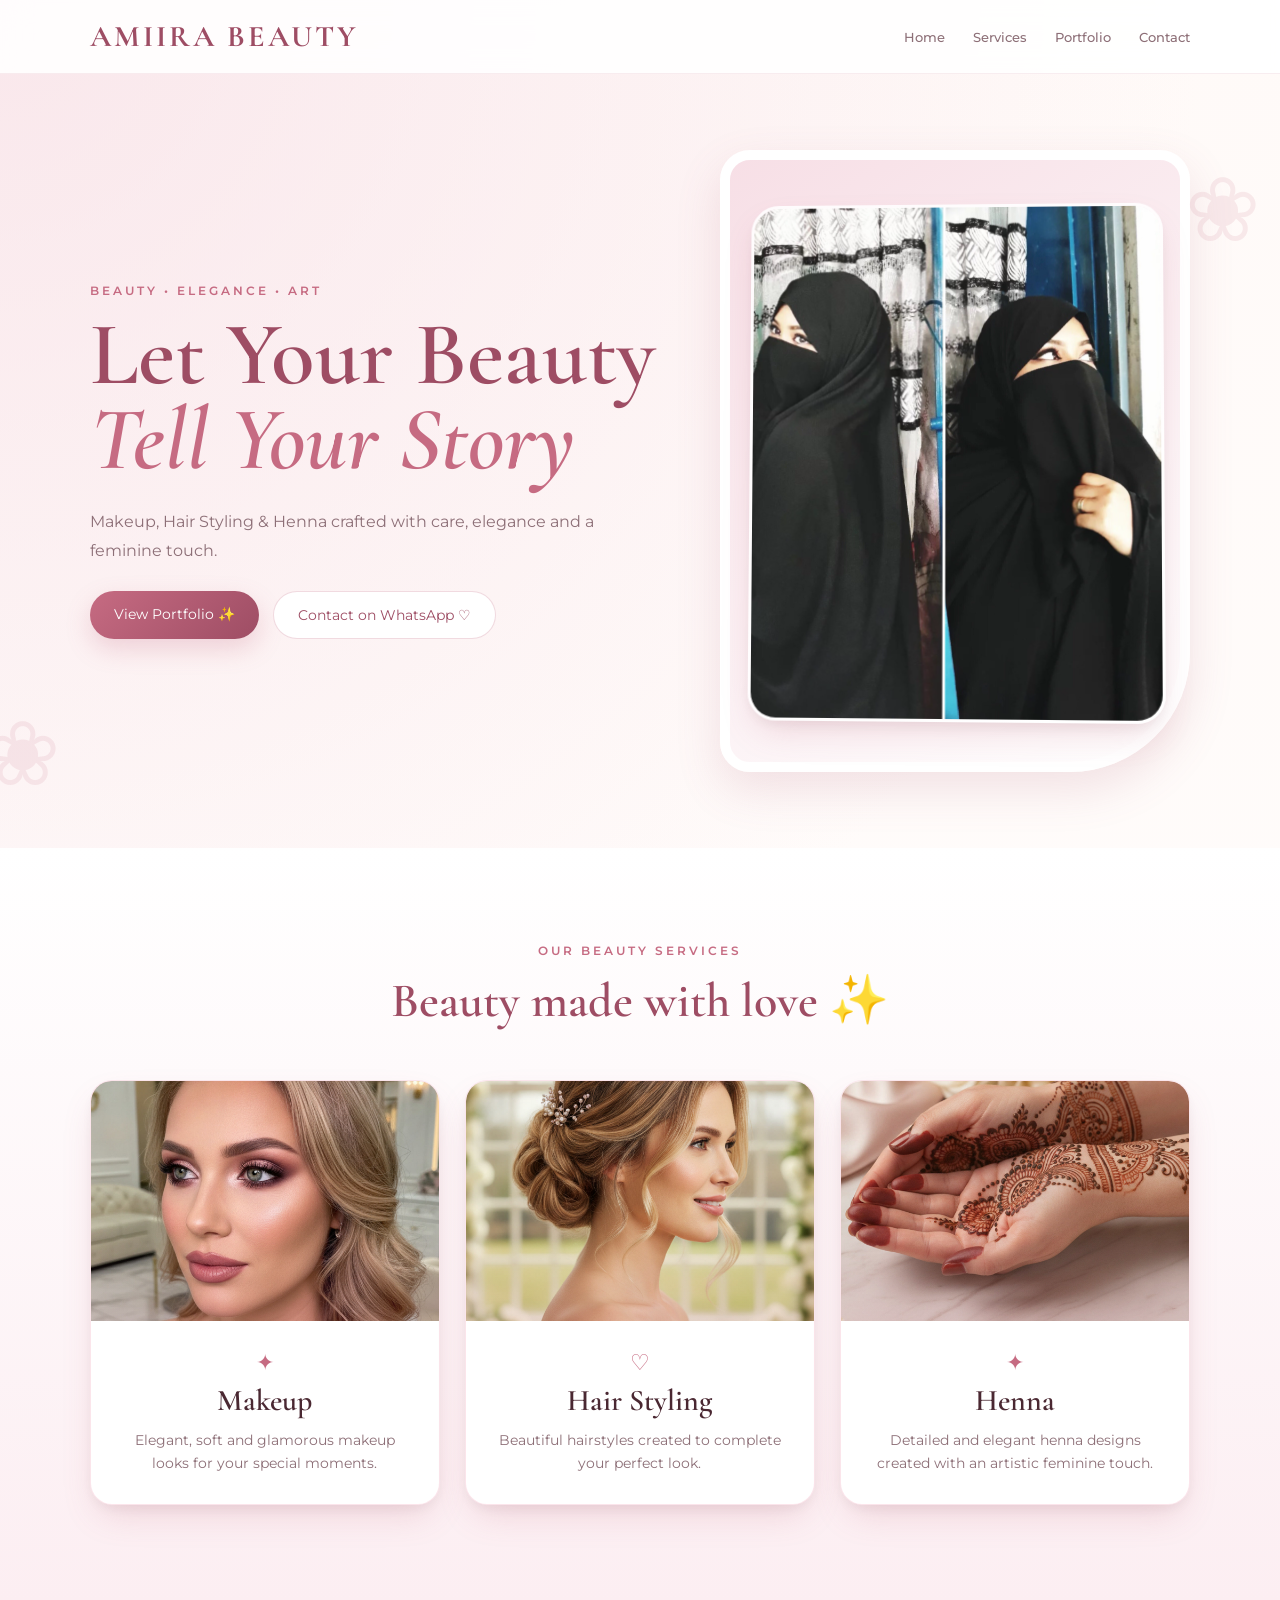
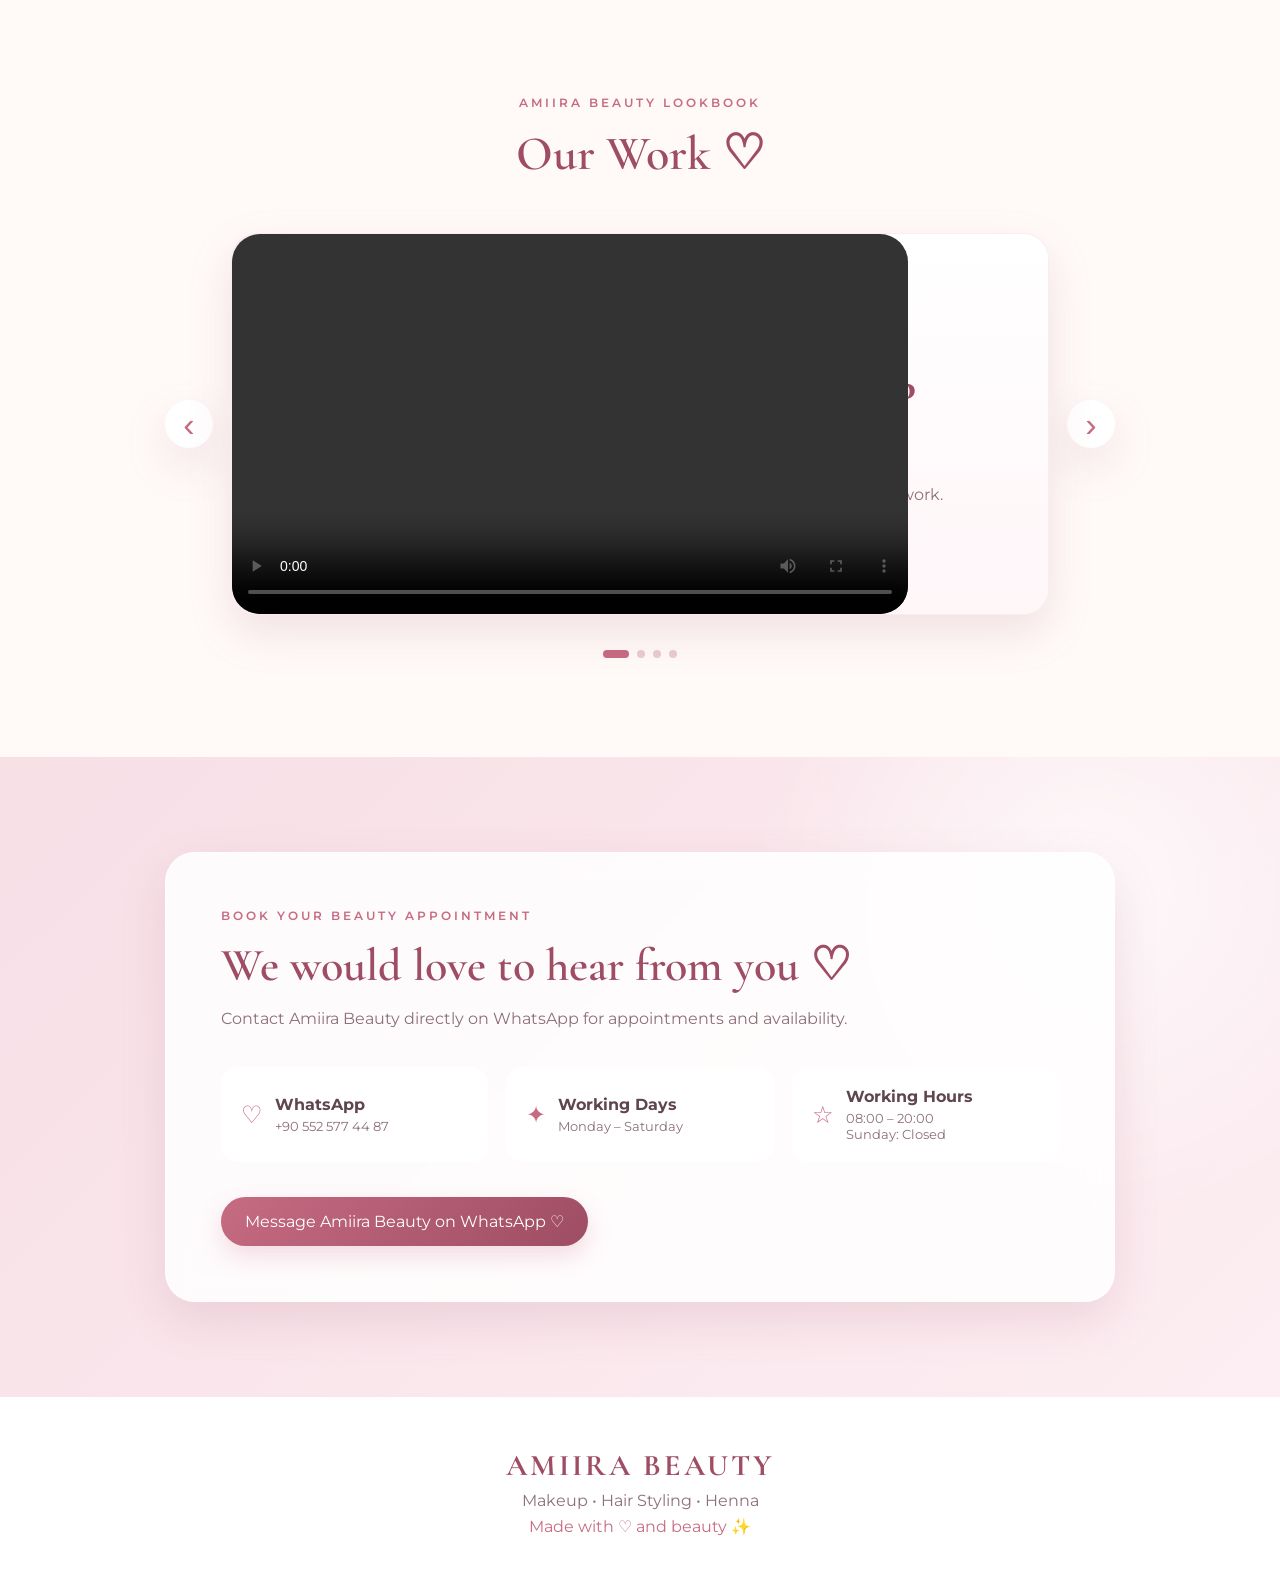
==== index.html @ 87a7a1f5 "Improve Amiira hero image" ====
<!DOCTYPE html>
<html lang="en">
<head>
  <meta charset="UTF-8" />
  <meta name="viewport" content="width=device-width, initial-scale=1.0" />
  <title>Amiira Beauty</title>
  <link rel="stylesheet" href="style.css" />
  <style>
    .hero-frame img,
    .hero-image {
      width: 100%;
      height: 100%;
      object-fit: cover;
      border-radius: 10px;
      display: block;
      margin: 0 auto;
    }

    .service-image img {
      width: 100%;
      height: 100%;
      object-fit: cover;
      display: block;
    }
  </style>
</head>

<body>

  <header class="topbar">
    <div class="brand">AMIIRA BEAUTY</div>

    <nav>
      <a href="#home">Home</a>
      <a href="#services">Services</a>
      <a href="#gallery">Portfolio</a>
      <a href="#contact">Contact</a>
    </nav>
  </header>

  <main>

    <section id="home" class="hero">
      <div class="hero-decor flower flower-left">❀</div>
      <div class="hero-decor flower flower-right">❀</div>

      <div class="hero-content">
        <p class="eyebrow">BEAUTY • ELEGANCE • ART</p>

        <h1>
          Let Your Beauty
          <span>Tell Your Story</span>
        </h1>

        <p class="hero-text">
          Makeup, Hair Styling & Henna crafted with care,
          elegance and a feminine touch.
        </p>

        <div class="hero-buttons">
          <a href="#gallery" class="btn primary">View Portfolio ✨</a>
          <a href="#contact" class="btn secondary">Contact on WhatsApp ♡</a>
        </div>
      </div>

      <div class="hero-frame">
        <img src="assets/profile/amiira-profile.png" alt="Amiira Beauty" class="hero-image hero-profile-img" />
      </div>
    </section>

    <section id="services" class="services-section">

      <div class="section-heading">
        <p>OUR BEAUTY SERVICES</p>
        <h2>Beauty made with love ✨</h2>
      </div>

      <div class="service-grid">

        <article class="service-card">
          <div class="service-image makeup-image">
            <div class="service-card-media"><img src="assets/services/makeup.jpg" alt="Makeup Services" class="service-card-img" /></div>
          </div>

          <div class="service-info">
            <span class="sparkle">✦</span>
            <h3>Makeup</h3>
            <p>
              Elegant, soft and glamorous makeup looks
              for your special moments.
            </p>
          </div>
        </article>

        <article class="service-card">
          <div class="service-image hair-image">
            <div class="service-card-media"><img src="assets/services/hair-styling.jpg" alt="Hair Services" class="service-card-img" /></div>
          </div>

          <div class="service-info">
            <span class="sparkle">♡</span>
            <h3>Hair Styling</h3>
            <p>
              Beautiful hairstyles created to complete
              your perfect look.
            </p>
          </div>
        </article>

        <article class="service-card">
          <div class="service-image henna-image">
            <div class="service-card-media"><img src="assets/services/henna.jpg" alt="Henna Services" class="service-card-img" /></div>
          </div>

          <div class="service-info">
            <span class="sparkle">✦</span>
            <h3>Henna</h3>
            <p>
              Detailed and elegant henna designs created
              with an artistic feminine touch.
            </p>
          </div>
        </article>

      </div>
    </section>

    <section id="gallery" class="portfolio-section">

      <div class="section-heading">
        <p>AMIIRA BEAUTY LOOKBOOK</p>
        <h2>Our Work ♡</h2>
      </div>

      <div class="book">

        <button class="book-arrow left" id="prevPage">‹</button>

        <div class="book-page">
          <div class="page-media">
            <span>Portfolio Photo / Video</span>
          </div>

          <div class="page-caption">
            <span class="page-category">MAKEUP</span>
            <h3>Soft Glam Beauty</h3>
            <p>
              Real beauty work by Amiira Beauty.
            </p>
          </div>
        </div>

        <button class="book-arrow right" id="nextPage">›</button>

      </div>

      <div class="page-dots">
        <span class="dot active"></span>
        <span class="dot"></span>
        <span class="dot"></span>
      </div>

    </section>

    <section id="contact" class="contact-section">

      <div class="contact-card">

        <div>
          <p class="eyebrow">BOOK YOUR BEAUTY APPOINTMENT</p>
          <h2>We would love to hear from you ♡</h2>
          <p>
            Contact Amiira Beauty directly on WhatsApp
            for appointments and availability.
          </p>
        </div>

        <div class="contact-details">

          <div class="detail">
            <span>♡</span>
            <div>
              <strong>WhatsApp</strong>
              <p id="whatsappText">+90 552 577 44 87</p>
            </div>
          </div>

          <div class="detail">
            <span>✦</span>
            <div>
              <strong>Working Days</strong>
              <p id="workingDays">Monday – Saturday</p>
            </div>
          </div>

          <div class="detail">
            <span>☆</span>
            <div>
              <strong>Working Hours</strong>
              <p id="workingHours">08:00 – 20:00<br>Sunday: Closed</p>
            </div>
          </div>

        </div>

        <a href="https://wa.me/905525774487" id="whatsappButton" class="whatsapp-btn" target="_blank" rel="noopener noreferrer">
          Message Amiira Beauty on WhatsApp ♡
        </a>

      </div>
    </section>

  </main>

  <footer>
    <div class="footer-brand">AMIIRA BEAUTY</div>
    <p>Makeup • Hair Styling • Henna</p>
    <p class="footer-love">Made with ♡ and beauty ✨</p>
  </footer>

  <script src="portfolio_manifest.js"></script>
  <script src="script.js"></script>
</body>
</html>
---- style.css ----
﻿@import url('https://fonts.googleapis.com/css2?family=Cormorant+Garamond:wght@500;600;700&family=Montserrat:wght@300;400;500;600&display=swap');

:root {
  --rose: #c66b82;
  --rose-dark: #9e4d64;
  --soft-pink: #f7dfe6;
  --blush: #fceef2;
  --cream: #fffaf8;
  --white: #ffffff;
  --rose-gold: #c98f8f;
  --text: #5f454c;
  --muted: #8d6f77;
  --shadow: 0 18px 45px rgba(173, 93, 117, 0.16);
}

* {
  margin: 0;
  padding: 0;
  box-sizing: border-box;
}

html {
  scroll-behavior: smooth;
}

body {
  font-family: 'Montserrat', sans-serif;
  background:
    radial-gradient(circle at top left, rgba(247,223,230,.7), transparent 35%),
    linear-gradient(180deg, var(--cream), var(--white));
  color: var(--text);
  overflow-x: hidden;
}

a {
  text-decoration: none;
  color: inherit;
}

.topbar {
  position: sticky;
  top: 0;
  z-index: 100;
  display: flex;
  justify-content: space-between;
  align-items: center;
  padding: 18px 7%;
  background: rgba(255,255,255,.88);
  backdrop-filter: blur(14px);
  border-bottom: 1px solid rgba(198,107,130,.12);
}

.brand,
.footer-brand {
  font-family: 'Cormorant Garamond', serif;
  font-size: 30px;
  font-weight: 700;
  letter-spacing: 3px;
  color: var(--rose-dark);
}

nav {
  display: flex;
  gap: 28px;
}

nav a {
  font-size: 13px;
  font-weight: 500;
  color: var(--muted);
  transition: .3s;
}

nav a:hover {
  color: var(--rose);
}

.hero {
  min-height: 86vh;
  display: grid;
  grid-template-columns: 1.1fr .9fr;
  align-items: center;
  gap: 55px;
  padding: 70px 7%;
  position: relative;
}

.hero-content {
  max-width: 650px;
}

.eyebrow,
.section-heading p {
  color: var(--rose);
  letter-spacing: 3px;
  font-size: 12px;
  font-weight: 600;
  margin-bottom: 14px;
}

.hero h1,
.section-heading h2,
.contact-card h2 {
  font-family: 'Cormorant Garamond', serif;
  font-weight: 600;
}

.hero h1 {
  font-size: clamp(52px, 7vw, 92px);
  line-height: .95;
  color: var(--rose-dark);
}

.hero h1 span {
  display: block;
  color: var(--rose);
  font-style: italic;
}

.hero-text {
  margin: 26px 0;
  line-height: 1.8;
  color: var(--muted);
  max-width: 520px;
}

.hero-buttons {
  display: flex;
  gap: 14px;
  flex-wrap: wrap;
}

.btn {
  padding: 14px 24px;
  border-radius: 999px;
  font-size: 14px;
  transition: .3s;
}

.btn.primary {
  background: linear-gradient(135deg, var(--rose), var(--rose-dark));
  color: white;
  box-shadow: 0 10px 25px rgba(198,107,130,.25);
}

.btn.secondary {
  background: white;
  color: var(--rose-dark);
  border: 1px solid rgba(198,107,130,.25);
}

.btn:hover {
  transform: translateY(-2px);
}

.hero-frame {
  background: linear-gradient(145deg, var(--soft-pink), var(--white));
  border: 10px solid white;
  border-radius: 30px 30px 120px 30px;
  box-shadow: var(--shadow);
  padding: 18px;
  min-height: 520px;
  display: flex;
}

.media-placeholder {
  flex: 1;
  border-radius: 22px 22px 105px 22px;
  background:
    linear-gradient(rgba(255,255,255,.12), rgba(255,255,255,.4)),
    linear-gradient(135deg, #efc3cf, #f9e6ec 55%, #fff);
  display: flex;
  flex-direction: column;
  justify-content: center;
  align-items: center;
  color: var(--rose-dark);
}

.media-placeholder span {
  font-family: 'Cormorant Garamond', serif;
  font-size: 38px;
  letter-spacing: 2px;
}

.media-placeholder small {
  margin-top: 10px;
  letter-spacing: 2px;
}

.flower {
  position: absolute;
  font-size: 90px;
  color: rgba(198,107,130,.12);
}

.flower-left {
  left: -15px;
  bottom: 40px;
}

.flower-right {
  right: 20px;
  top: 80px;
}

.services-section,
.portfolio-section,
.contact-section {
  padding: 95px 7%;
}

.services-section {
  background: linear-gradient(180deg, white, var(--blush));
}

.section-heading {
  text-align: center;
  margin-bottom: 50px;
}

.section-heading h2 {
  font-size: 48px;
  color: var(--rose-dark);
}

.service-grid {
  display: grid;
  grid-template-columns: repeat(3,1fr);
  gap: 25px;
}

.service-card {
  background: white;
  border-radius: 24px;
  overflow: hidden;
  box-shadow: var(--shadow);
  transition: .35s;
  border: 1px solid rgba(198,107,130,.1);
}

.service-card:hover {
  transform: translateY(-8px);
}

.service-image {
  aspect-ratio: 16 / 10;
  display: flex;
  align-items: center;
  justify-content: center;
  color: var(--rose-dark);
  font-family: 'Cormorant Garamond', serif;
  font-size: 30px;
  letter-spacing: 3px;
}

.makeup-image {
  background: linear-gradient(135deg,#f5cbd6,#fff0f4);
}

.hair-image {
  background: linear-gradient(135deg,#fbe7ec,#efd2da);
}

.henna-image {
  background: linear-gradient(135deg,#fff7f4,#efccd5);
}

.service-info {
  padding: 28px;
  text-align: center;
}

.service-info h3 {
  font-family: 'Cormorant Garamond', serif;
  font-size: 30px;
  color: var(--rose-dark);
  margin: 6px 0 12px;
}

.service-info p {
  font-size: 14px;
  line-height: 1.7;
  color: var(--muted);
}

.sparkle {
  color: var(--rose);
  font-size: 22px;
}

.portfolio-section {
  background: var(--cream);
}

.book {
  max-width: 950px;
  margin: auto;
  display: flex;
  align-items: center;
  gap: 18px;
}

.book-page {
  flex: 1;
  display: grid;
  grid-template-columns: 1.15fr .85fr;
  background: white;
  border-radius: 26px;
  overflow: hidden;
  box-shadow: var(--shadow);
  border: 1px solid rgba(198,107,130,.12);
}

.page-media {
  aspect-ratio: 16 / 9;
  min-height: 380px;
  background: linear-gradient(135deg,#f2c6d1,#fff);
  display: flex;
  align-items: center;
  justify-content: center;
  color: var(--rose-dark);
}

.page-caption {
  padding: 45px;
  display: flex;
  flex-direction: column;
  justify-content: center;
  background: linear-gradient(180deg,#fff,#fff6f8);
}

.page-category {
  color: var(--rose);
  letter-spacing: 3px;
  font-size: 11px;
}

.page-caption h3 {
  font-family: 'Cormorant Garamond', serif;
  font-size: 42px;
  margin: 12px 0;
  color: var(--rose-dark);
}

.page-caption p {
  color: var(--muted);
}

.book-arrow {
  width: 48px;
  height: 48px;
  border: none;
  border-radius: 50%;
  background: white;
  color: var(--rose);
  font-size: 34px;
  box-shadow: var(--shadow);
  cursor: pointer;
}

.page-dots {
  text-align: center;
  margin-top: 28px;
}

.dot {
  display: inline-block;
  width: 8px;
  height: 8px;
  background: #e8cbd2;
  border-radius: 50%;
  margin: 0 4px;
}

.dot.active {
  width: 26px;
  border-radius: 20px;
  background: var(--rose);
}

.contact-section {
  background:
    radial-gradient(circle at 85% 20%, rgba(255,255,255,.7), transparent 28%),
    linear-gradient(135deg,var(--soft-pink),var(--blush));
}

.contact-card {
  max-width: 950px;
  margin: auto;
  background: rgba(255,255,255,.85);
  border: 1px solid rgba(255,255,255,.9);
  border-radius: 30px;
  padding: 55px;
  box-shadow: var(--shadow);
  backdrop-filter: blur(12px);
}

.contact-card h2 {
  font-size: 46px;
  color: var(--rose-dark);
  margin-bottom: 12px;
}

.contact-card > div:first-child > p:last-child {
  color: var(--muted);
  line-height: 1.7;
}

.contact-details {
  display: grid;
  grid-template-columns: repeat(3,1fr);
  gap: 18px;
  margin: 35px 0;
}

.detail {
  background: white;
  padding: 20px;
  border-radius: 18px;
  display: flex;
  gap: 12px;
  align-items: center;
}

.detail > span {
  font-size: 24px;
  color: var(--rose);
}

.detail p {
  color: var(--muted);
  font-size: 13px;
  margin-top: 4px;
}

.whatsapp-btn {
  display: inline-block;
  background: linear-gradient(135deg,var(--rose),var(--rose-dark));
  color: white;
  padding: 15px 24px;
  border-radius: 999px;
  box-shadow: 0 10px 25px rgba(198,107,130,.22);
}

footer {
  text-align: center;
  padding: 50px 20px;
  background: white;
  color: var(--muted);
}

footer p {
  margin-top: 7px;
}

.footer-love {
  color: var(--rose);
}

@media (max-width: 900px) {
  nav {
    display: none;
  }

  .hero {
    grid-template-columns: 1fr;
    padding-top: 45px;
  }

  .hero-frame {
    min-height: 420px;
  }

  .service-grid,
  .contact-details {
    grid-template-columns: 1fr;
  }

  .book-page {
    grid-template-columns: 1fr;
  }

  .page-media {
    min-height: 260px;
  }

  .page-caption {
    padding: 30px;
  }
}

@media (max-width: 600px) {
  .topbar {
    padding: 16px 5%;
  }

  .brand {
    font-size: 24px;
  }

  .hero,
  .services-section,
  .portfolio-section,
  .contact-section {
    padding-left: 5%;
    padding-right: 5%;
  }

  .hero h1 {
    font-size: 52px;
  }

  .section-heading h2,
  .contact-card h2 {
    font-size: 38px;
  }

  .book-arrow {
    width: 38px;
    height: 38px;
  }

  .contact-card {
    padding: 30px 22px;
  }
}

/* Portfolio layout fix */
.book-page,
.page-media,
.page-caption {
  min-width: 0;
}

@media (max-width: 1100px) {
  .book {
    max-width: 820px;
    gap: 10px;
  }

  .book-page {
    grid-template-columns: 1fr;
  }

  .page-media {
    width: 100%;
    min-height: 340px;
  }

  .page-caption {
    padding: 30px 34px;
  }

  .page-caption h3 {
    font-size: 36px;
  }
}

/* ===== AMIIRA BEAUTY BOOK FLIP ===== */

.book {
  perspective: 1800px;
}

.book-page {
  position: relative;
  transform-style: preserve-3d;
  transform-origin: center;
  will-change: transform, opacity;
}

.page-turn-next {
  animation: pageTurnNext .6s ease-in-out;
}

.page-turn-prev {
  animation: pageTurnPrev .6s ease-in-out;
}

@keyframes pageTurnNext {
  0% {
    transform: rotateY(0deg) scale(1);
    opacity: 1;
  }

  45% {
    transform: rotateY(-16deg) scale(.985);
    opacity: .72;
  }

  55% {
    transform: rotateY(16deg) scale(.985);
    opacity: .72;
  }

  100% {
    transform: rotateY(0deg) scale(1);
    opacity: 1;
  }
}

@keyframes pageTurnPrev {
  0% {
    transform: rotateY(0deg) scale(1);
    opacity: 1;
  }

  45% {
    transform: rotateY(16deg) scale(.985);
    opacity: .72;
  }

  55% {
    transform: rotateY(-16deg) scale(.985);
    opacity: .72;
  }

  100% {
    transform: rotateY(0deg) scale(1);
    opacity: 1;
  }
}

.portfolio-placeholder {
  width: 100%;
  height: 100%;
  min-height: 340px;
  display: flex;
  flex-direction: column;
  align-items: center;
  justify-content: center;
  gap: 8px;
  color: var(--rose-dark);
  text-align: center;
}

.portfolio-placeholder span {
  font-size: 32px;
  color: var(--rose);
}

.portfolio-placeholder strong {
  font-family: 'Cormorant Garamond', serif;
  font-size: 34px;
  letter-spacing: 2px;
}

.portfolio-placeholder small {
  color: var(--muted);
  letter-spacing: 1px;
}

.book-arrow {
  transition:
    transform .25s ease,
    background .25s ease,
    color .25s ease;
}

.book-arrow:hover {
  transform: scale(1.08);
  background: var(--rose);
  color: white;
}

.dot {
  cursor: pointer;
  transition: all .3s ease;
}



/* ===== AMIIRA REAL AI PORTFOLIO MEDIA ===== */

.page-media {
  overflow: hidden;
  background: #f8e3e9;
}

.portfolio-media {
  width: 100%;
  height: 100%;
  min-height: 340px;
  display: block;
  object-fit: cover;
  background: #f8e3e9;
}

video.portfolio-media {
  aspect-ratio: 16 / 9;
}

img.portfolio-media {
  aspect-ratio: 16 / 9;
}

/* ===== FULL IMAGE FIX: portfolio images should show fully with no crop ===== */

.portfolio-section .portfolio-media,
.portfolio-section .portfolio-frame,
.portfolio-section .lookbook-media,
.portfolio-section .book-media,
.portfolio-section .gallery-media,
.portfolio-section .media-wrap,
.portfolio-section .portfolio-item-media,
.portfolio-section .portfolio-card-media {
  aspect-ratio: 16 / 9;
  overflow: hidden;
  display: flex;
  align-items: center;
  justify-content: center;
  background: linear-gradient(135deg, #fff8fb 0%, #fdecef 100%);
  border-radius: 28px;
}

.portfolio-section .portfolio-media img,
.portfolio-section .portfolio-media video,
.portfolio-section .portfolio-frame img,
.portfolio-section .portfolio-frame video,
.portfolio-section .lookbook-media img,
.portfolio-section .lookbook-media video,
.portfolio-section .book-media img,
.portfolio-section .book-media video,
.portfolio-section .gallery-media img,
.portfolio-section .gallery-media video,
.portfolio-section .media-wrap img,
.portfolio-section .media-wrap video,
.portfolio-section .portfolio-item-media img,
.portfolio-section .portfolio-item-media video,
.portfolio-section .portfolio-card-media img,
.portfolio-section .portfolio-card-media video {
  width: 100% !important;
  height: 100% !important;
  object-fit: contain !important;
  object-position: center center !important;
  display: block;
  padding: 10px;
  box-sizing: border-box;
  border-radius: 22px;
  background: transparent;
}

/* fallback for direct media inside portfolio cards/pages */
.portfolio-section img,
.portfolio-section video {
  object-position: center center !important;
}

/* === AMIIRA LUXURY 3D ENHANCEMENTS (AUTO-GENERATED) === */
:root {
    --amiira-pink-light: #fff5f7;
    --amiira-pink-base: #f9d8e0;
    --amiira-pink-accent: #e58a9e;
    --amiira-pink-dark: #b8546b;
    --amiira-rose-gold: #cfa5a7;
    --amiira-gold-accent: #dfb279;
    --amiira-shadow-soft-3d: 0 16px 36px -10px rgba(184, 84, 107, 0.22),
                             0 6px 16px -4px rgba(70, 20, 35, 0.08),
                             inset 0 1px 1px rgba(255, 255, 255, 0.9);
    --amiira-shadow-hover-3d: 0 24px 50px -12px rgba(184, 84, 107, 0.35),
                              0 12px 24px -6px rgba(70, 20, 35, 0.12),
                              inset 0 1px 2px rgba(255, 255, 255, 1);
    --amiira-card-border: 1px solid rgba(249, 216, 224, 0.65);
    --amiira-transition-smooth: all 0.4s cubic-bezier(0.165, 0.84, 0.44, 1);
}

/* Hero Section & Profile Image 3D Styling */
.hero-image-wrapper,
.hero .hero-image,
.hero-img-container {
    position: relative;
    display: inline-block;
    perspective: 1200px;
    margin: 1.5rem auto;
    z-index: 2;
}

.hero-image-wrapper::before,
.hero-img-container::before {
    content: "";
    position: absolute;
    inset: -12px;
    border-radius: 36px;
    background: radial-gradient(circle at 30% 30%, rgba(229, 138, 158, 0.35), rgba(255, 245, 247, 0.05) 70%);
    filter: blur(14px);
    z-index: -1;
    transition: var(--amiira-transition-smooth);
}

.hero-profile-img,
.hero-img,
.hero img.profile-img,
.hero-image img {
    width: 100% !important;
    max-width: 480px !important;
    min-width: 320px !important;
    height: auto !important;
    aspect-ratio: 4 / 5;
    object-fit: cover !important;
    object-position: center 20%;
    border-radius: 28px !important;
    border: 3px solid rgba(255, 255, 255, 0.85) !important;
    box-shadow: var(--amiira-shadow-soft-3d) !important;
    transform: perspective(1000px) rotateY(-2deg) rotateX(2deg);
    transition: var(--amiira-transition-smooth) !important;
    display: block;
    margin: 0 auto;
}

.hero-image-wrapper:hover .hero-profile-img,
.hero-profile-img:hover,
.hero-image img:hover {
    transform: perspective(1000px) rotateY(0deg) rotateX(0deg) translateY(-8px) scale(1.02) !important;
    box-shadow: var(--amiira-shadow-hover-3d) !important;
    border-color: #ffffff !important;
}

/* Service Cards 3D Elevated Aesthetic */
.service-card,
.services-card,
.services .card,
.service-item {
    background: #ffffff !important;
    border-radius: 22px !important;
    border: var(--amiira-card-border) !important;
    box-shadow: var(--amiira-shadow-soft-3d) !important;
    transition: var(--amiira-transition-smooth) !important;
    overflow: hidden !important;
    display: flex !important;
    flex-direction: column !important;
    position: relative;
    transform: translateZ(0);
}

.service-card:hover,
.services-card:hover,
.services .card:hover,
.service-item:hover {
    transform: translateY(-10px) translateZ(10px) !important;
    box-shadow: var(--amiira-shadow-hover-3d) !important;
    border-color: rgba(229, 138, 158, 0.5) !important;
}

/* Service Card Image Holder */
.service-card-media {
    position: relative;
    width: 100%;
    height: 240px;
    overflow: hidden;
    background: var(--amiira-pink-light);
    border-top-left-radius: 20px;
    border-top-right-radius: 20px;
}

.service-card-media::after {
    content: "";
    position: absolute;
    inset: 0;
    background: linear-gradient(180deg, transparent 60%, rgba(184, 84, 107, 0.15) 100%);
    pointer-events: none;
}

.service-card-img {
    width: 100% !important;
    height: 100% !important;
    object-fit: cover !important;
    object-position: center !important;
    transition: transform 0.6s cubic-bezier(0.165, 0.84, 0.44, 1) !important;
    display: block !important;
}

.service-card:hover .service-card-img,
.services-card:hover .service-card-img,
.services .card:hover .service-card-img {
    transform: scale(1.08) !important;
}

/* Card Content Spacing */
.service-card-body,
.service-card .card-content,
.service-item .service-content {
    padding: 1.6rem 1.4rem;
    flex-grow: 1;
}

.service-card h3,
.services-card h3,
.service-item h3 {
    color: #4a2832;
    font-weight: 600;
    margin-bottom: 0.6rem;
}

/* Responsive tuning */
@media (max-width: 768px) {
    .hero-profile-img,
    .hero-img,
    .hero-image img {
        max-width: 90% !important;
        min-width: 260px !important;
        transform: none !important;
    }
    
    .service-card-media {
        height: 200px;
    }
}
/* === END AMIIRA LUXURY 3D ENHANCEMENTS === */
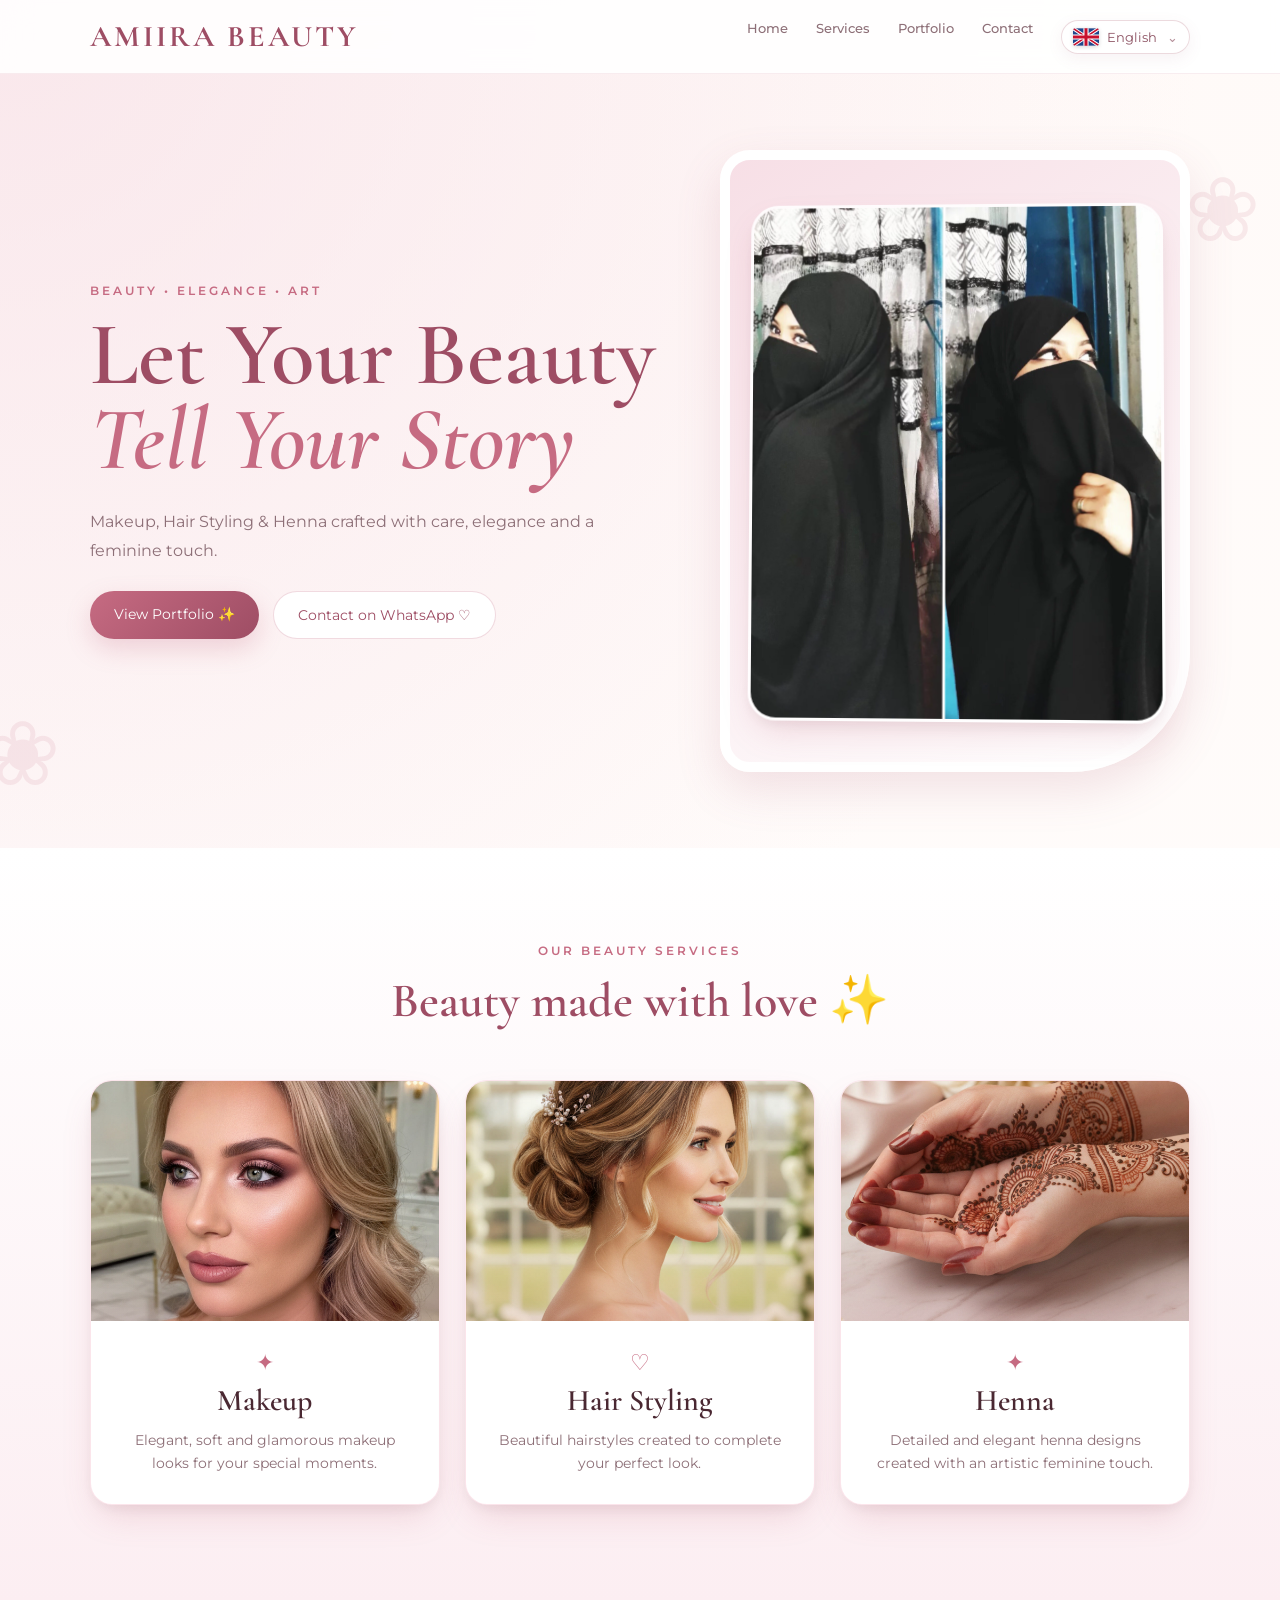
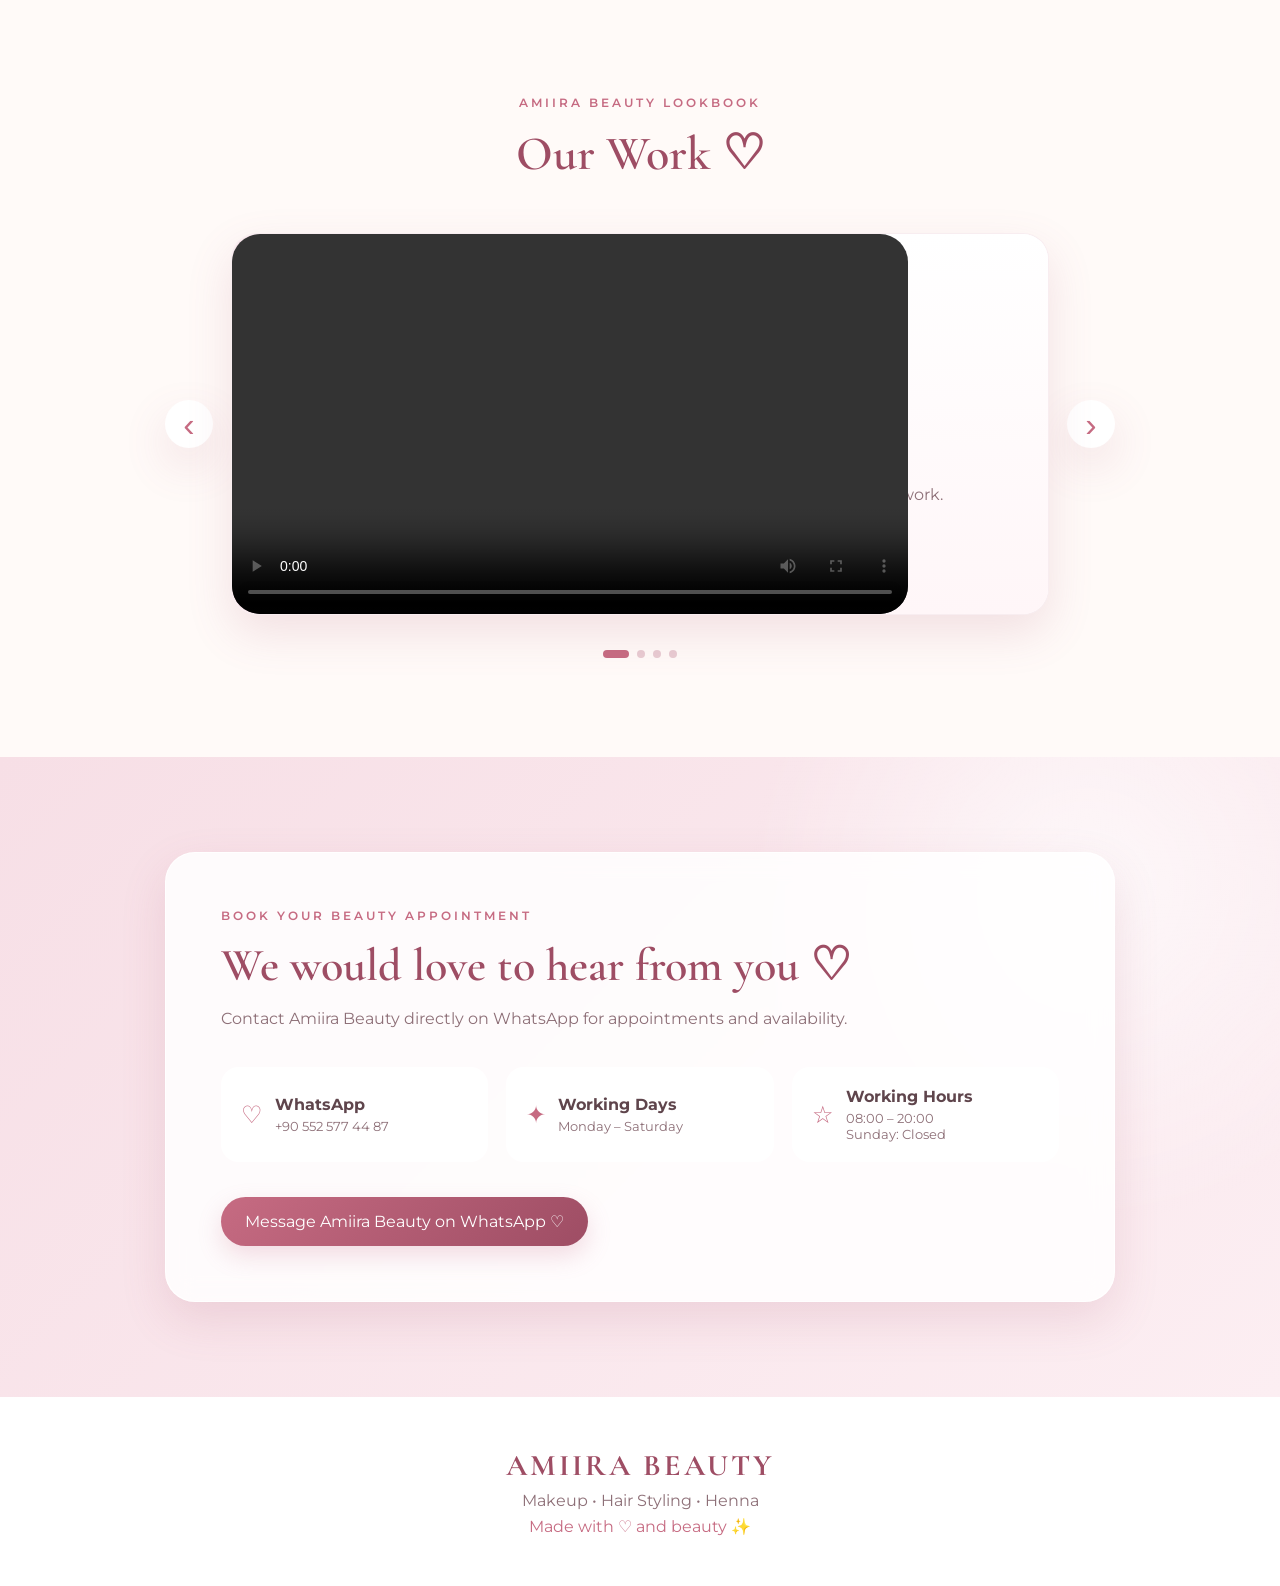
==== commit af7f5e9f: "Fix mobile language cache" ====
--- a/index.html
+++ b/index.html
@@ -35,7 +35,7 @@
       <a href="#services">Services</a>
       <a href="#gallery">Portfolio</a>
       <a href="#contact">Contact</a>
-    </nav>
+    <div class="language-switcher"><select id="languageSelect" aria-label="Language"><option value="en">🇬🇧 EN</option><option value="so">🇸🇴 SO</option><option value="ar">🇸🇦 AR</option><option value="tr">🇹🇷 TR</option></select></div></nav>
   </header>
 
   <main>
@@ -220,5 +220,5 @@
 
   <script src="portfolio_manifest.js"></script>
   <script src="script.js"></script>
-</body>
+<script src="i18n.js?v=20260914-1"></script></body>
 </html>
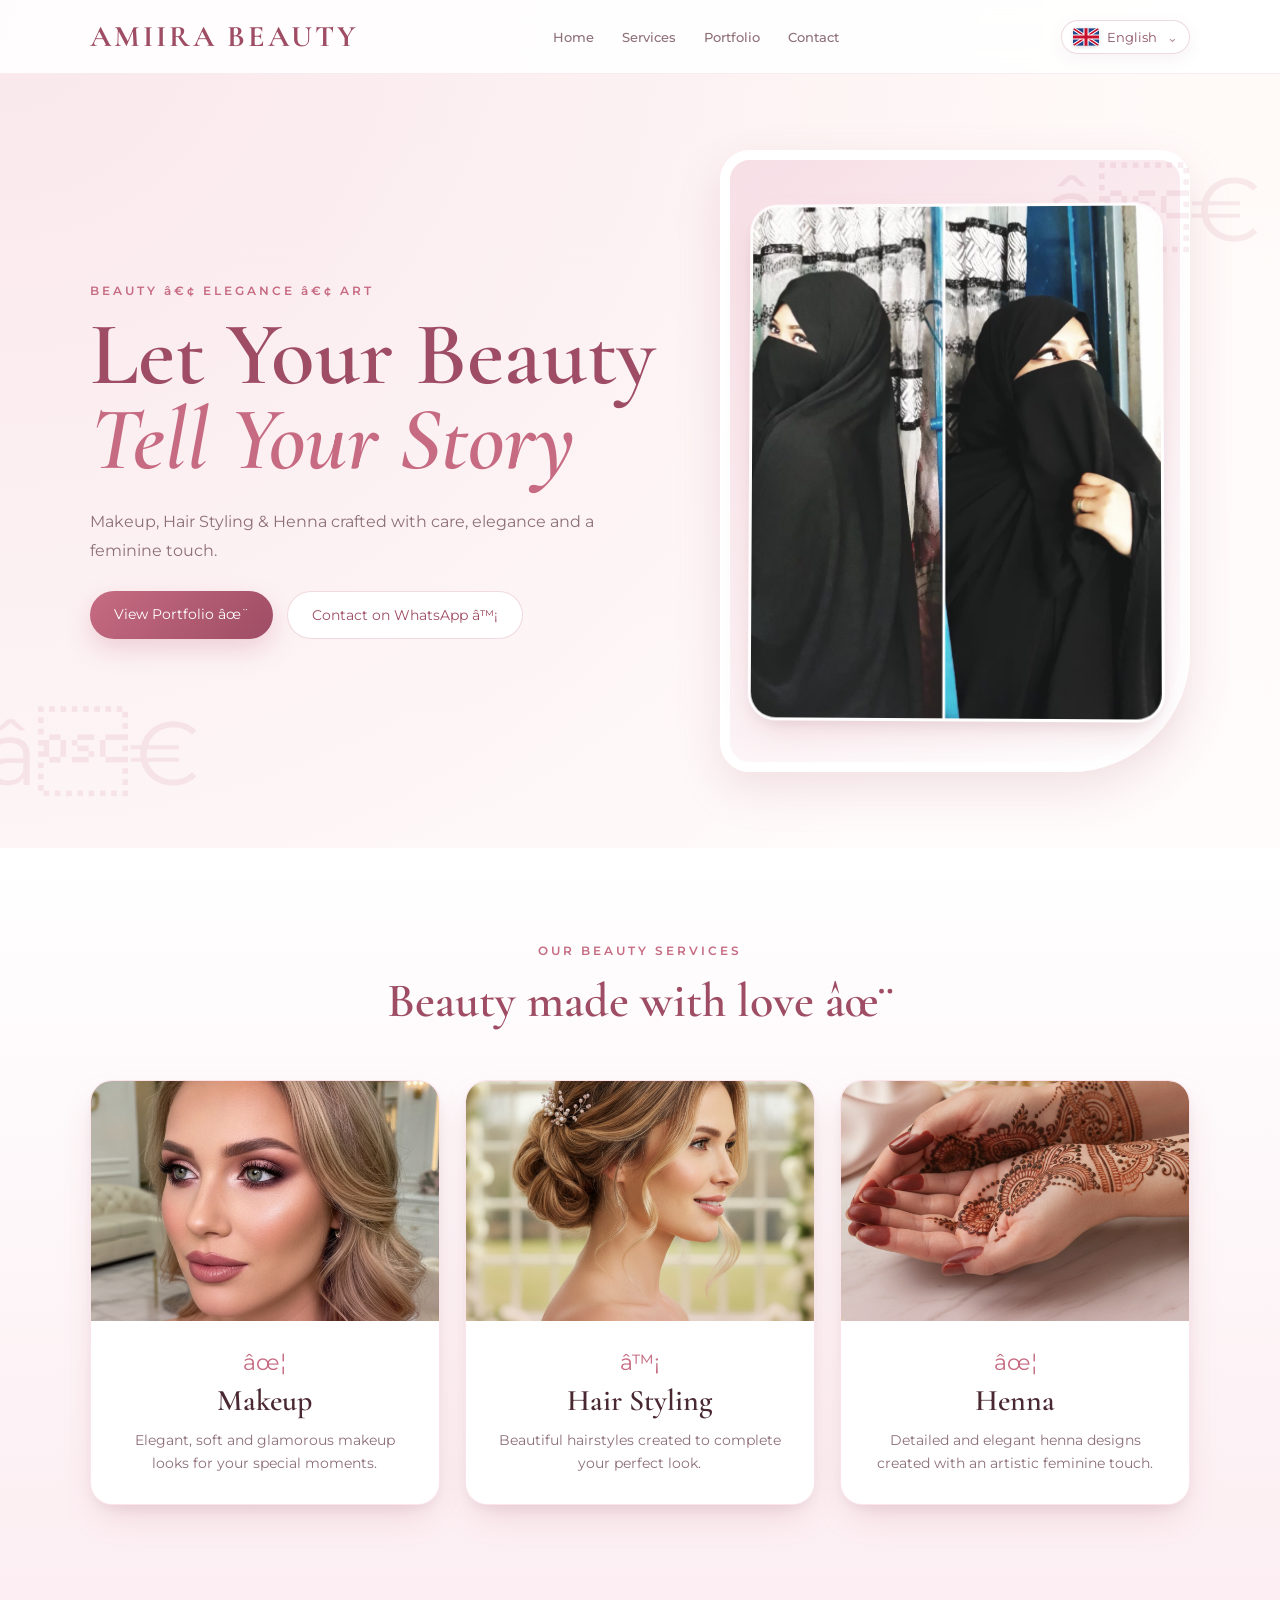
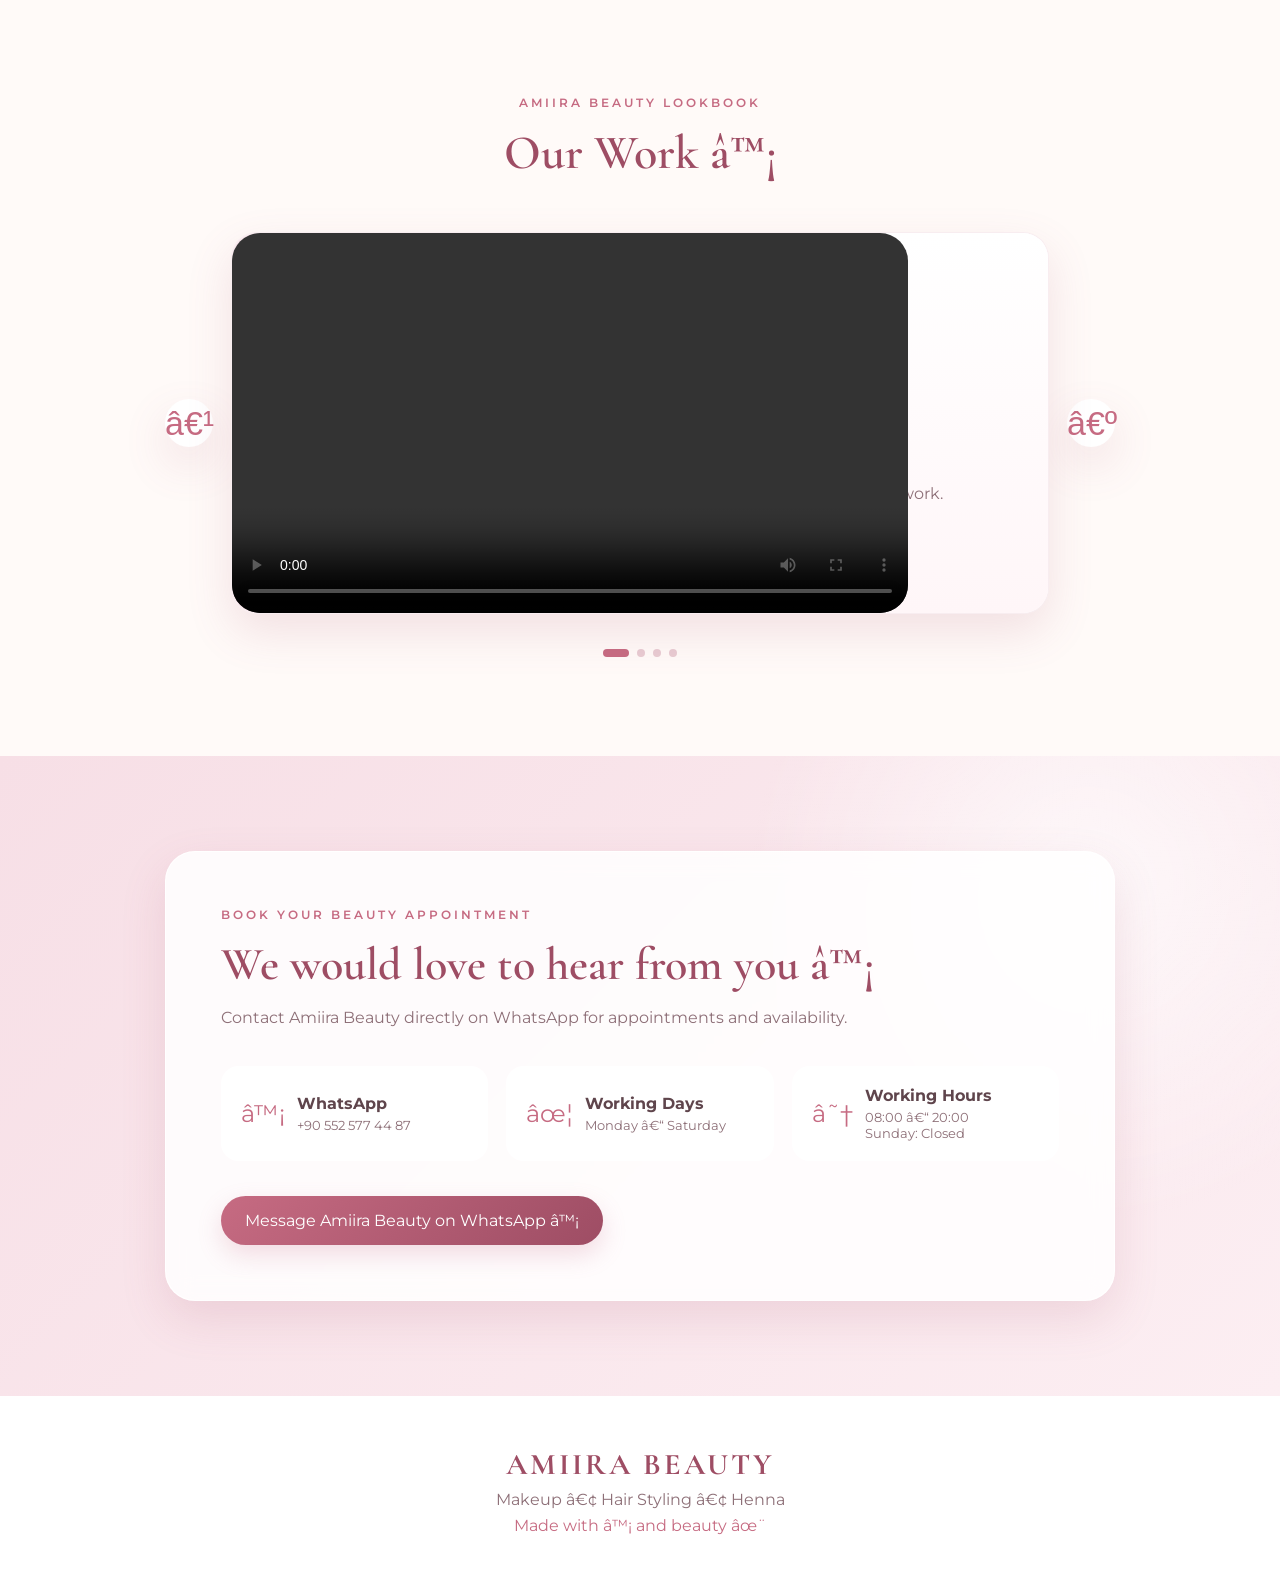
==== commit fb43e946: "Force mobile language update" ====
--- a/index.html
+++ b/index.html
@@ -1,4 +1,4 @@
-<!DOCTYPE html>
+﻿<!DOCTYPE html>
 <html lang="en">
 <head>
   <meta charset="UTF-8" />
@@ -35,17 +35,17 @@
       <a href="#services">Services</a>
       <a href="#gallery">Portfolio</a>
       <a href="#contact">Contact</a>
-    <div class="language-switcher"><select id="languageSelect" aria-label="Language"><option value="en">🇬🇧 EN</option><option value="so">🇸🇴 SO</option><option value="ar">🇸🇦 AR</option><option value="tr">🇹🇷 TR</option></select></div></nav>
+    <div class="language-switcher"><select id="languageSelect" aria-label="Language"><option value="en">ðŸ‡¬ðŸ‡§ EN</option><option value="so">ðŸ‡¸ðŸ‡´ SO</option><option value="ar">ðŸ‡¸ðŸ‡¦ AR</option><option value="tr">ðŸ‡¹ðŸ‡· TR</option></select></div></nav>
   </header>
 
   <main>
 
     <section id="home" class="hero">
-      <div class="hero-decor flower flower-left">❀</div>
-      <div class="hero-decor flower flower-right">❀</div>
+      <div class="hero-decor flower flower-left">â€</div>
+      <div class="hero-decor flower flower-right">â€</div>
 
       <div class="hero-content">
-        <p class="eyebrow">BEAUTY • ELEGANCE • ART</p>
+        <p class="eyebrow">BEAUTY â€¢ ELEGANCE â€¢ ART</p>
 
         <h1>
           Let Your Beauty
@@ -58,8 +58,8 @@
         </p>
 
         <div class="hero-buttons">
-          <a href="#gallery" class="btn primary">View Portfolio ✨</a>
-          <a href="#contact" class="btn secondary">Contact on WhatsApp ♡</a>
+          <a href="#gallery" class="btn primary">View Portfolio âœ¨</a>
+          <a href="#contact" class="btn secondary">Contact on WhatsApp â™¡</a>
         </div>
       </div>
 
@@ -72,7 +72,7 @@
 
       <div class="section-heading">
         <p>OUR BEAUTY SERVICES</p>
-        <h2>Beauty made with love ✨</h2>
+        <h2>Beauty made with love âœ¨</h2>
       </div>
 
       <div class="service-grid">
@@ -83,7 +83,7 @@
           </div>
 
           <div class="service-info">
-            <span class="sparkle">✦</span>
+            <span class="sparkle">âœ¦</span>
             <h3>Makeup</h3>
             <p>
               Elegant, soft and glamorous makeup looks
@@ -98,7 +98,7 @@
           </div>
 
           <div class="service-info">
-            <span class="sparkle">♡</span>
+            <span class="sparkle">â™¡</span>
             <h3>Hair Styling</h3>
             <p>
               Beautiful hairstyles created to complete
@@ -113,7 +113,7 @@
           </div>
 
           <div class="service-info">
-            <span class="sparkle">✦</span>
+            <span class="sparkle">âœ¦</span>
             <h3>Henna</h3>
             <p>
               Detailed and elegant henna designs created
@@ -129,12 +129,12 @@
 
       <div class="section-heading">
         <p>AMIIRA BEAUTY LOOKBOOK</p>
-        <h2>Our Work ♡</h2>
+        <h2>Our Work â™¡</h2>
       </div>
 
       <div class="book">
 
-        <button class="book-arrow left" id="prevPage">‹</button>
+        <button class="book-arrow left" id="prevPage">â€¹</button>
 
         <div class="book-page">
           <div class="page-media">
@@ -150,7 +150,7 @@
           </div>
         </div>
 
-        <button class="book-arrow right" id="nextPage">›</button>
+        <button class="book-arrow right" id="nextPage">â€º</button>
 
       </div>
 
@@ -168,7 +168,7 @@
 
         <div>
           <p class="eyebrow">BOOK YOUR BEAUTY APPOINTMENT</p>
-          <h2>We would love to hear from you ♡</h2>
+          <h2>We would love to hear from you â™¡</h2>
           <p>
             Contact Amiira Beauty directly on WhatsApp
             for appointments and availability.
@@ -178,7 +178,7 @@
         <div class="contact-details">
 
           <div class="detail">
-            <span>♡</span>
+            <span>â™¡</span>
             <div>
               <strong>WhatsApp</strong>
               <p id="whatsappText">+90 552 577 44 87</p>
@@ -186,25 +186,25 @@
           </div>
 
           <div class="detail">
-            <span>✦</span>
+            <span>âœ¦</span>
             <div>
               <strong>Working Days</strong>
-              <p id="workingDays">Monday – Saturday</p>
+              <p id="workingDays">Monday â€“ Saturday</p>
             </div>
           </div>
 
           <div class="detail">
-            <span>☆</span>
+            <span>â˜†</span>
             <div>
               <strong>Working Hours</strong>
-              <p id="workingHours">08:00 – 20:00<br>Sunday: Closed</p>
+              <p id="workingHours">08:00 â€“ 20:00<br>Sunday: Closed</p>
             </div>
           </div>
 
         </div>
 
         <a href="https://wa.me/905525774487" id="whatsappButton" class="whatsapp-btn" target="_blank" rel="noopener noreferrer">
-          Message Amiira Beauty on WhatsApp ♡
+          Message Amiira Beauty on WhatsApp â™¡
         </a>
 
       </div>
@@ -214,11 +214,12 @@
 
   <footer>
     <div class="footer-brand">AMIIRA BEAUTY</div>
-    <p>Makeup • Hair Styling • Henna</p>
-    <p class="footer-love">Made with ♡ and beauty ✨</p>
+    <p>Makeup â€¢ Hair Styling â€¢ Henna</p>
+    <p class="footer-love">Made with â™¡ and beauty âœ¨</p>
   </footer>
 
   <script src="portfolio_manifest.js"></script>
   <script src="script.js"></script>
-<script src="i18n.js?v=20260914-1"></script></body>
+<script src="i18n.js?v=20260914-2"></script></body>
 </html>
+
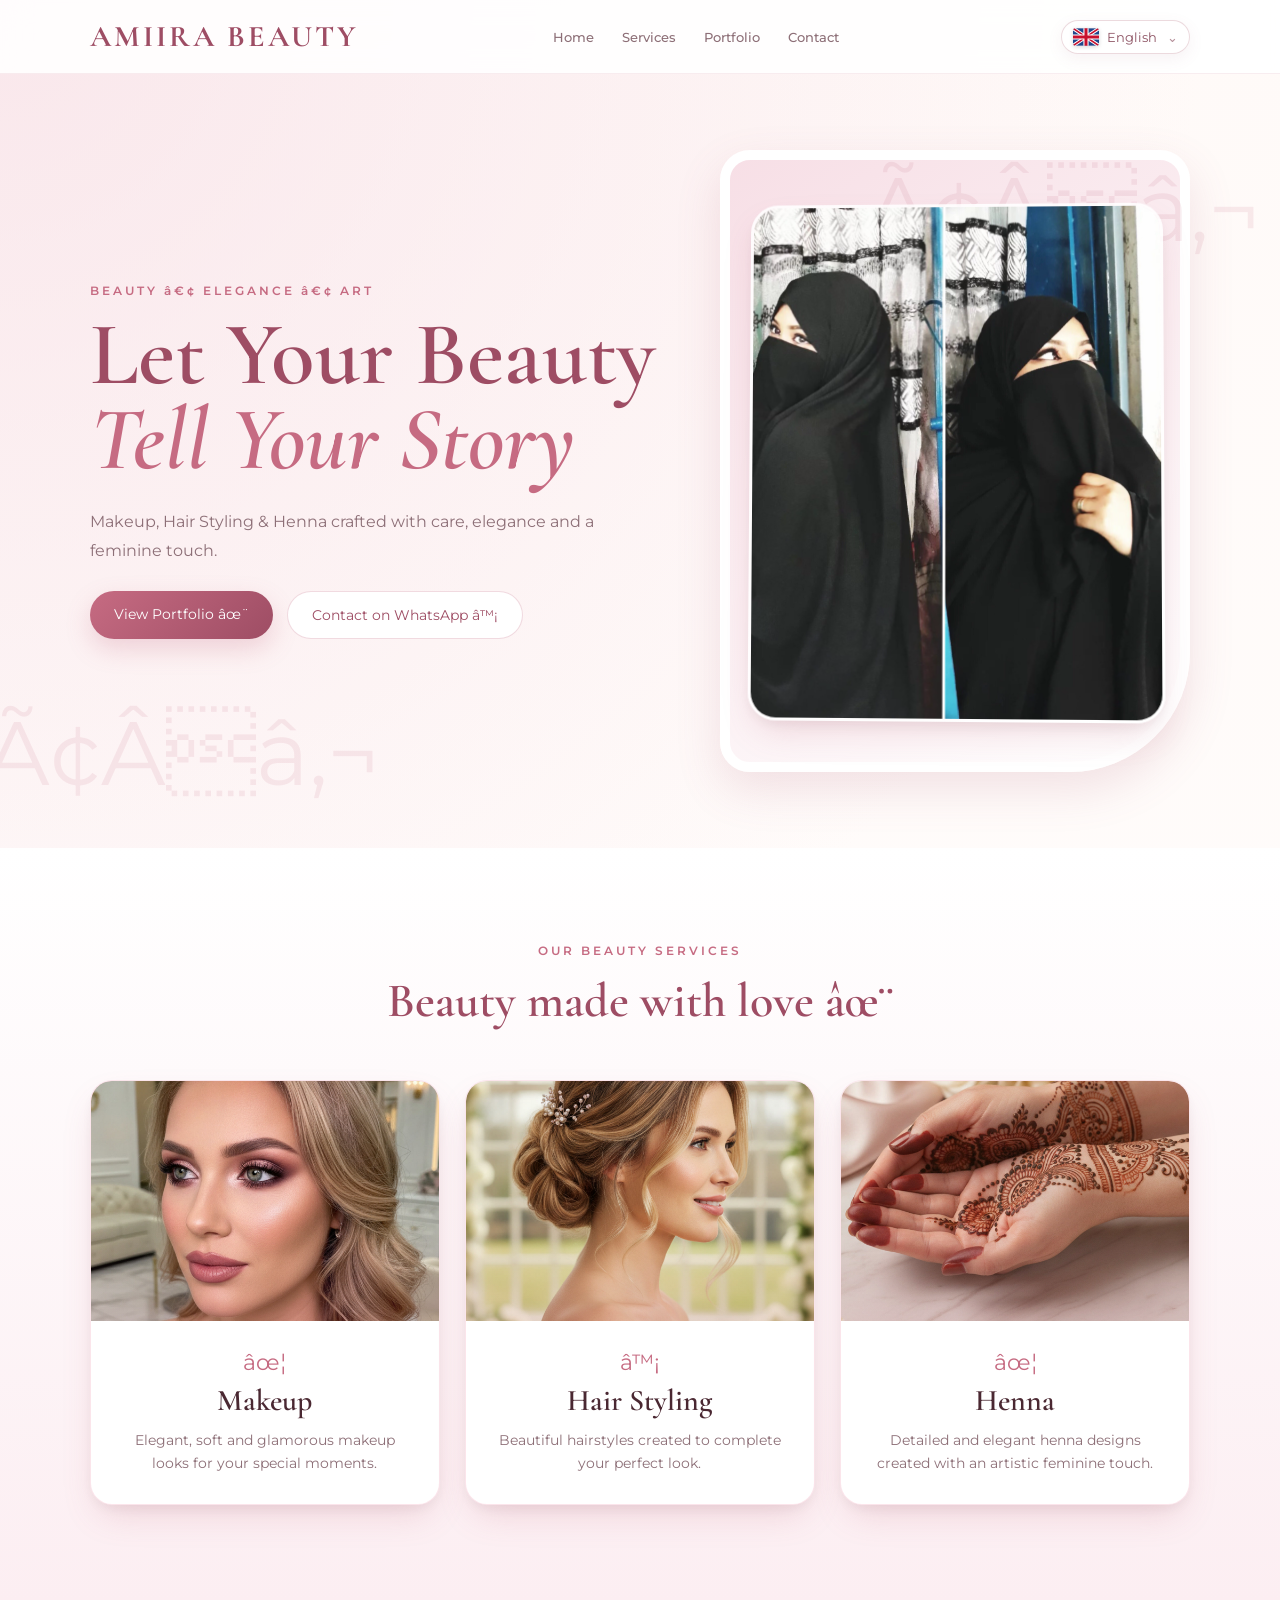
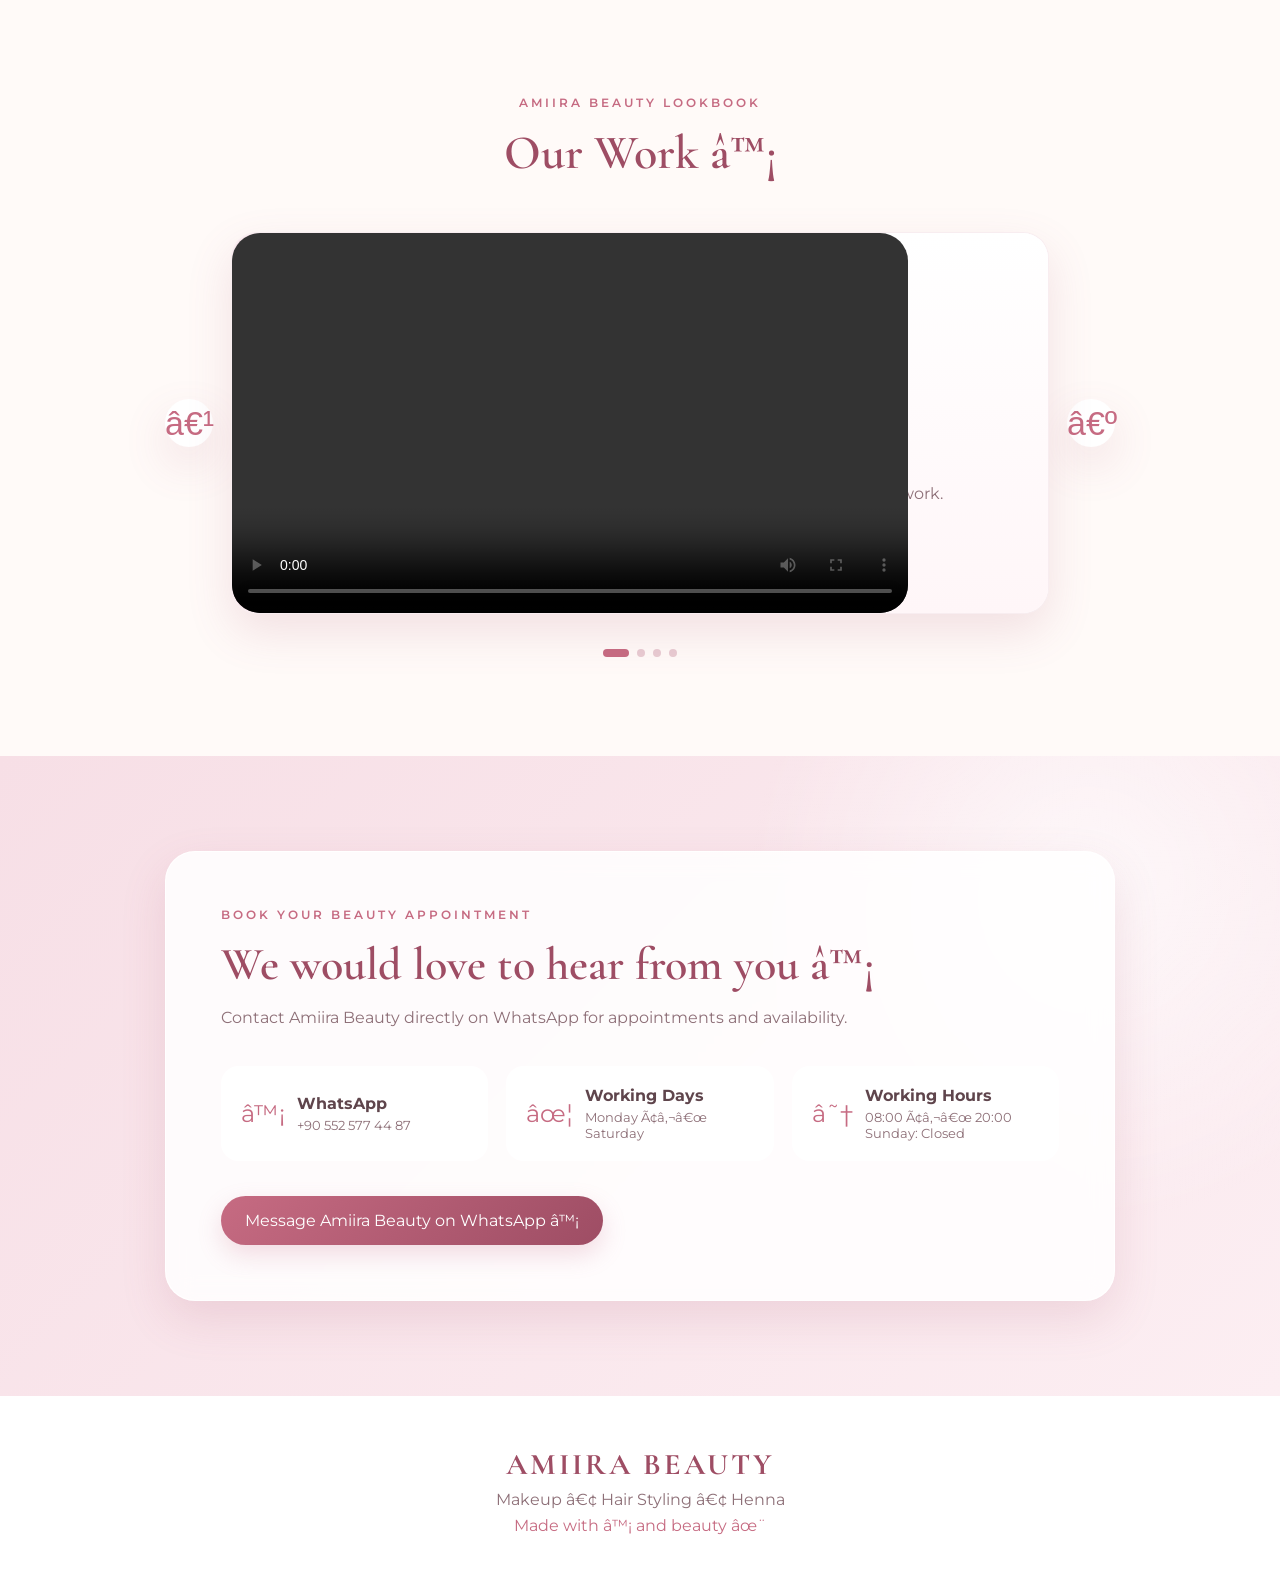
==== commit a12d117d: "Fix symbols and finalize multilingual website" ====
--- a/index.html
+++ b/index.html
@@ -35,14 +35,14 @@
       <a href="#services">Services</a>
       <a href="#gallery">Portfolio</a>
       <a href="#contact">Contact</a>
-    <div class="language-switcher"><select id="languageSelect" aria-label="Language"><option value="en">ðŸ‡¬ðŸ‡§ EN</option><option value="so">ðŸ‡¸ðŸ‡´ SO</option><option value="ar">ðŸ‡¸ðŸ‡¦ AR</option><option value="tr">ðŸ‡¹ðŸ‡· TR</option></select></div></nav>
+    <div class="language-switcher"><select id="languageSelect" aria-label="Language"><option value="en">Ã°Å¸â€¡Â¬Ã°Å¸â€¡Â§ EN</option><option value="so">Ã°Å¸â€¡Â¸Ã°Å¸â€¡Â´ SO</option><option value="ar">Ã°Å¸â€¡Â¸Ã°Å¸â€¡Â¦ AR</option><option value="tr">Ã°Å¸â€¡Â¹Ã°Å¸â€¡Â· TR</option></select></div></nav>
   </header>
 
   <main>
 
     <section id="home" class="hero">
-      <div class="hero-decor flower flower-left">â€</div>
-      <div class="hero-decor flower flower-right">â€</div>
+      <div class="hero-decor flower flower-left">Ã¢Ââ‚¬</div>
+      <div class="hero-decor flower flower-right">Ã¢Ââ‚¬</div>
 
       <div class="hero-content">
         <p class="eyebrow">BEAUTY â€¢ ELEGANCE â€¢ ART</p>
@@ -189,7 +189,7 @@
             <span>âœ¦</span>
             <div>
               <strong>Working Days</strong>
-              <p id="workingDays">Monday â€“ Saturday</p>
+              <p id="workingDays">Monday Ã¢â‚¬â€œ Saturday</p>
             </div>
           </div>
 
@@ -197,7 +197,7 @@
             <span>â˜†</span>
             <div>
               <strong>Working Hours</strong>
-              <p id="workingHours">08:00 â€“ 20:00<br>Sunday: Closed</p>
+              <p id="workingHours">08:00 Ã¢â‚¬â€œ 20:00<br>Sunday: Closed</p>
             </div>
           </div>
 
@@ -220,6 +220,7 @@
 
   <script src="portfolio_manifest.js"></script>
   <script src="script.js"></script>
-<script src="i18n.js?v=20260914-2"></script></body>
+<script src="i18n.js?v=20260914-3"></script></body>
 </html>
 
+
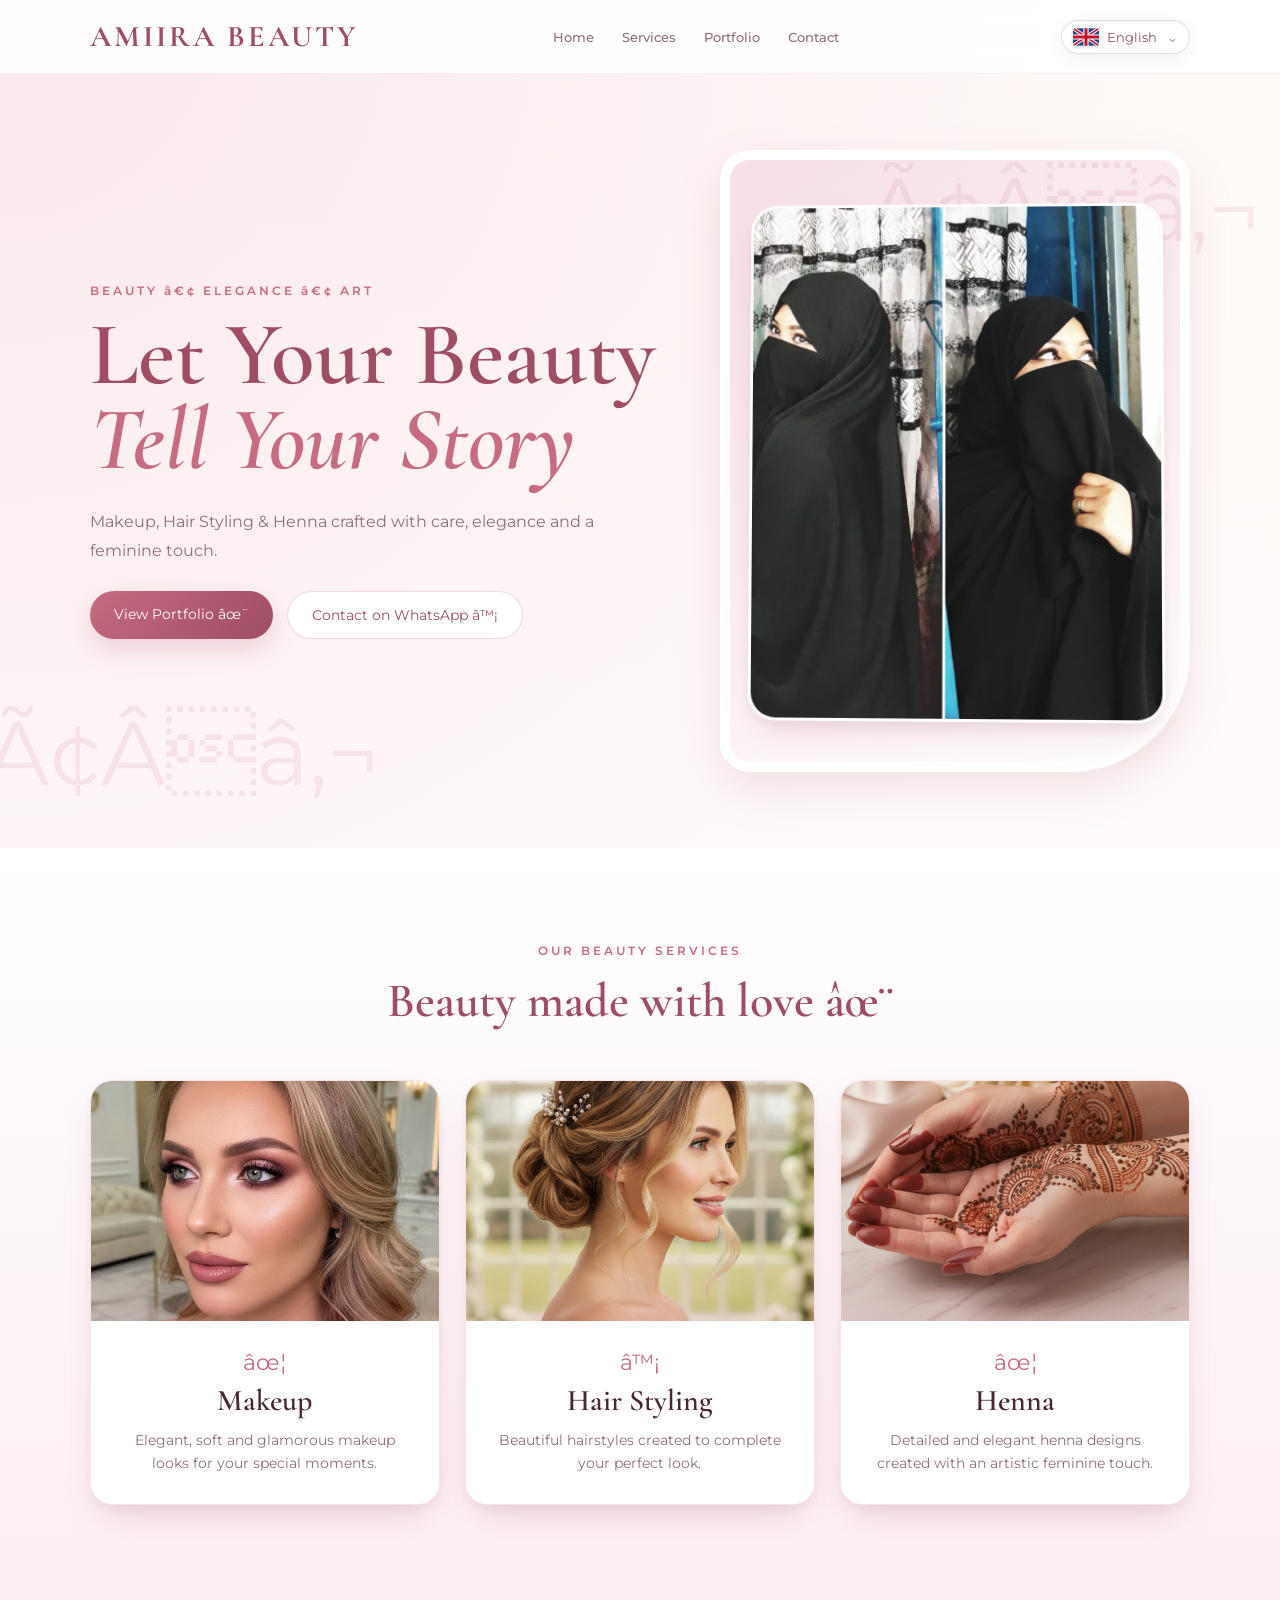
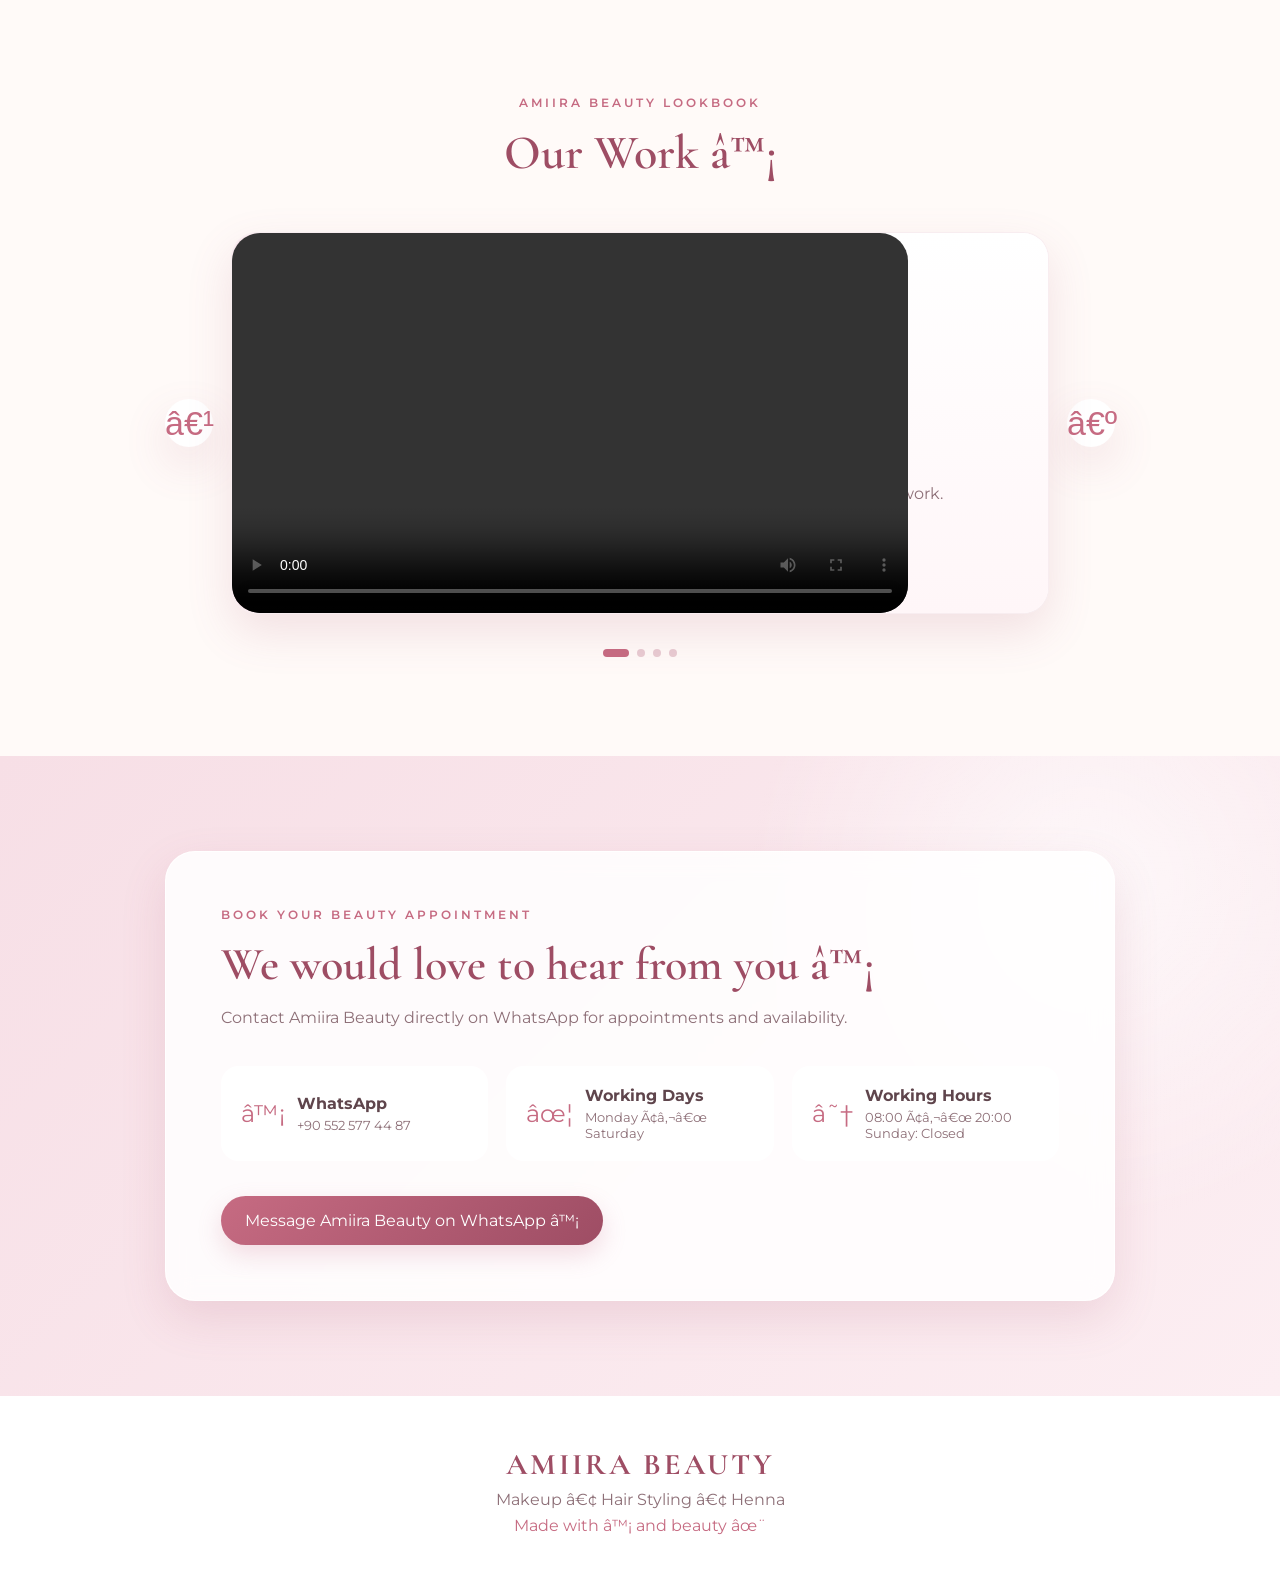
==== commit d5e1d386: "Force refresh all website assets" ====
--- a/index.html
+++ b/index.html
@@ -1,10 +1,10 @@
-﻿<!DOCTYPE html>
+<!DOCTYPE html>
 <html lang="en">
 <head>
   <meta charset="UTF-8" />
   <meta name="viewport" content="width=device-width, initial-scale=1.0" />
   <title>Amiira Beauty</title>
-  <link rel="stylesheet" href="style.css" />
+  <link rel="stylesheet" href="style.css?v=20260914-4" />
   <style>
     .hero-frame img,
     .hero-image {
@@ -218,9 +218,9 @@
     <p class="footer-love">Made with â™¡ and beauty âœ¨</p>
   </footer>
 
-  <script src="portfolio_manifest.js"></script>
-  <script src="script.js"></script>
-<script src="i18n.js?v=20260914-3"></script></body>
+  <script src="portfolio_manifest.js?v=20260914-4"></script>
+  <script src="script.js?v=20260914-4"></script>
+<script src="i18n.js?v=20260914-4"></script></body>
 </html>
 
 
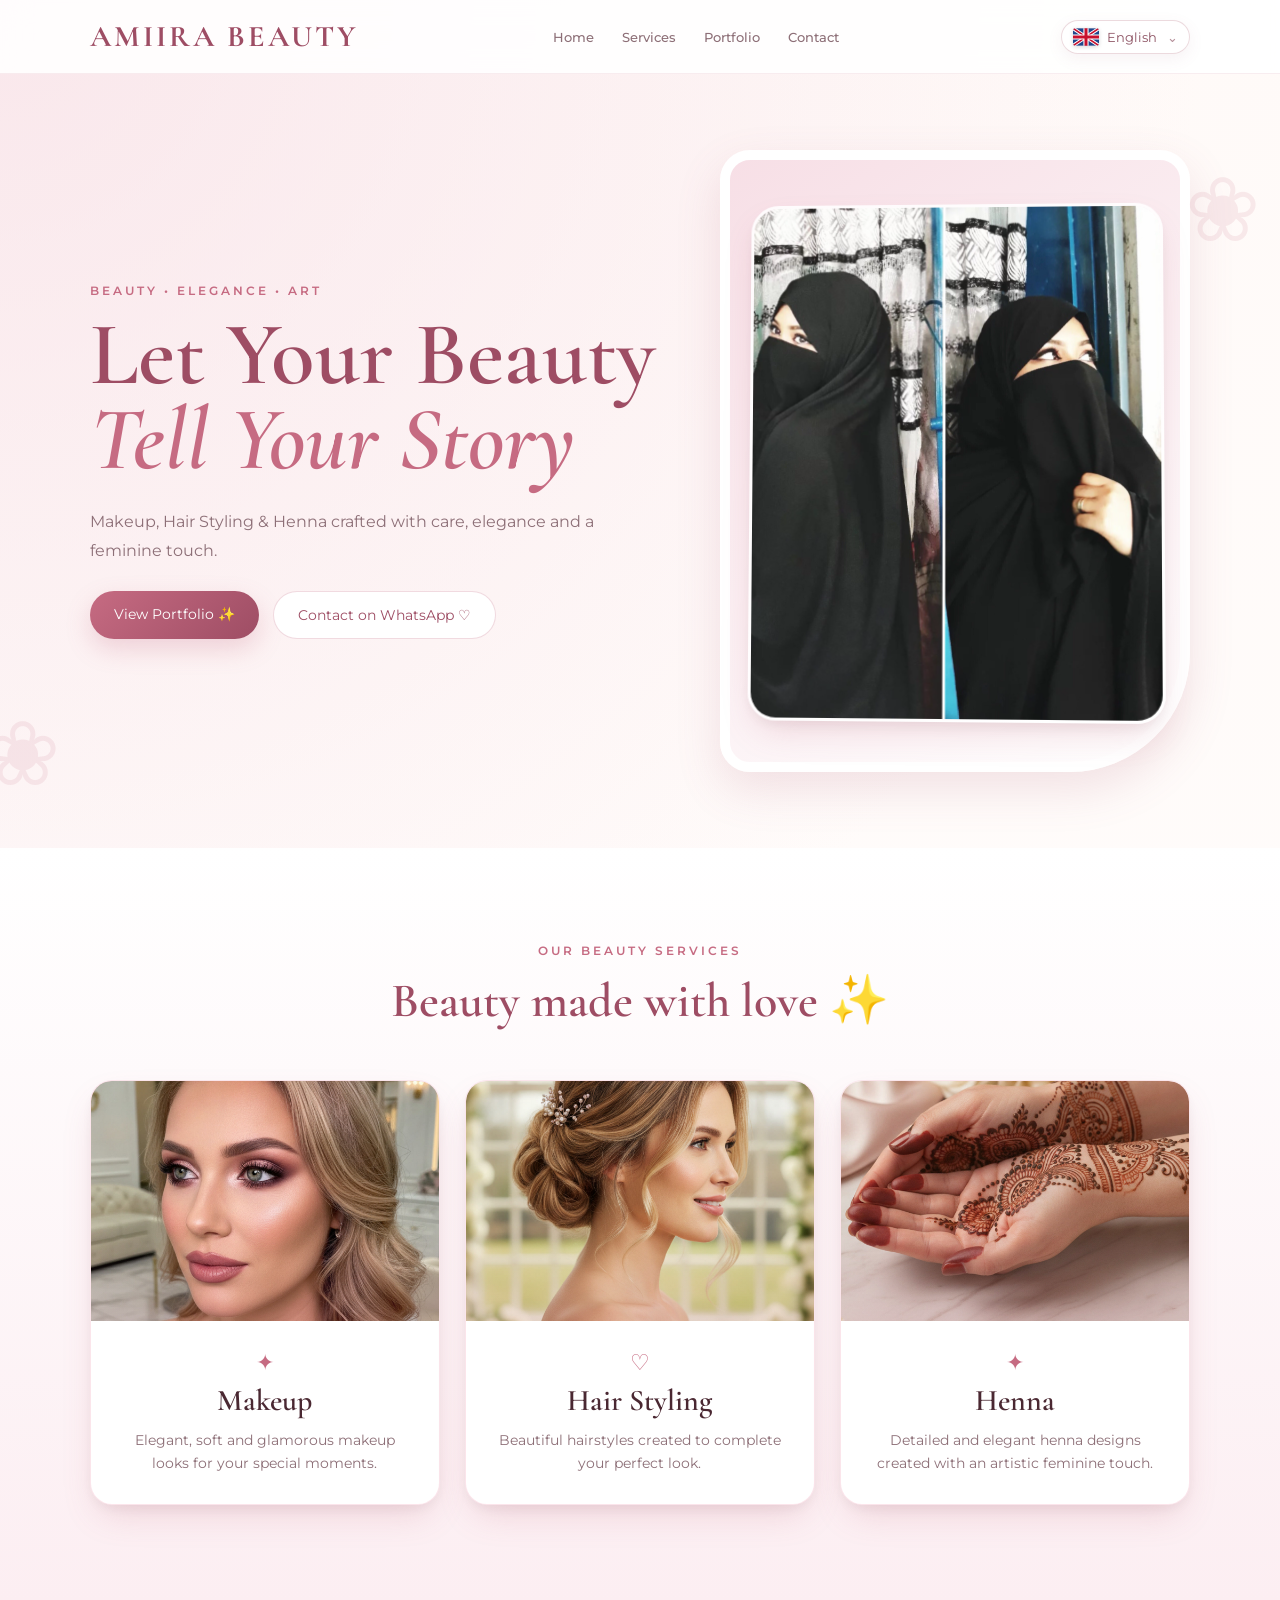
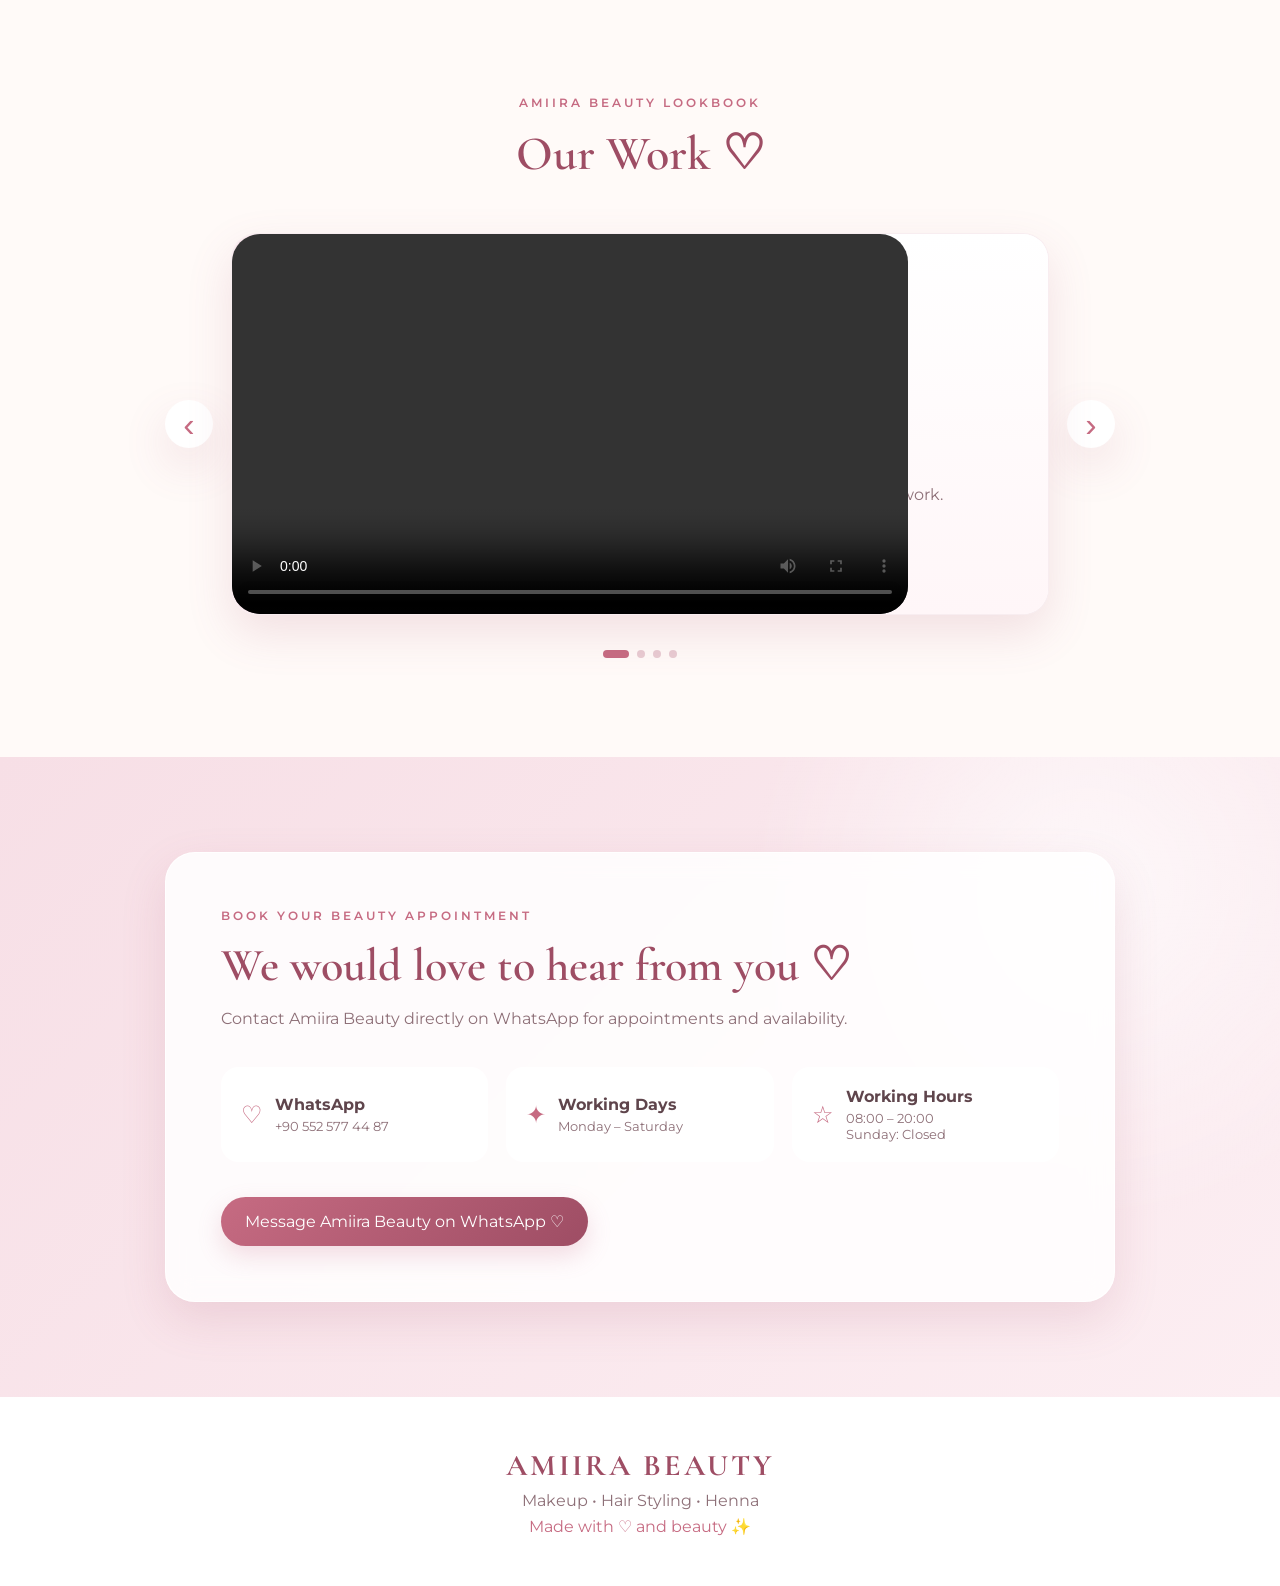
==== commit 4fdc4807: "Fix final website symbols" ====
--- a/index.html
+++ b/index.html
@@ -35,17 +35,17 @@
       <a href="#services">Services</a>
       <a href="#gallery">Portfolio</a>
       <a href="#contact">Contact</a>
-    <div class="language-switcher"><select id="languageSelect" aria-label="Language"><option value="en">Ã°Å¸â€¡Â¬Ã°Å¸â€¡Â§ EN</option><option value="so">Ã°Å¸â€¡Â¸Ã°Å¸â€¡Â´ SO</option><option value="ar">Ã°Å¸â€¡Â¸Ã°Å¸â€¡Â¦ AR</option><option value="tr">Ã°Å¸â€¡Â¹Ã°Å¸â€¡Â· TR</option></select></div></nav>
+    <div class="language-switcher"><select id="languageSelect" aria-label="Language"><option value="en">EN</option><option value="so">SO</option><option value="ar">AR</option><option value="tr">TR</option></select></div></nav>
   </header>
 
   <main>
 
     <section id="home" class="hero">
-      <div class="hero-decor flower flower-left">Ã¢Ââ‚¬</div>
-      <div class="hero-decor flower flower-right">Ã¢Ââ‚¬</div>
+      <div class="hero-decor flower flower-left">&#10048;</div>
+      <div class="hero-decor flower flower-right">&#10048;</div>
 
       <div class="hero-content">
-        <p class="eyebrow">BEAUTY â€¢ ELEGANCE â€¢ ART</p>
+        <p class="eyebrow">BEAUTY &#8226; ELEGANCE &#8226; ART</p>
 
         <h1>
           Let Your Beauty
@@ -58,8 +58,8 @@
         </p>
 
         <div class="hero-buttons">
-          <a href="#gallery" class="btn primary">View Portfolio âœ¨</a>
-          <a href="#contact" class="btn secondary">Contact on WhatsApp â™¡</a>
+          <a href="#gallery" class="btn primary">View Portfolio &#10024;</a>
+          <a href="#contact" class="btn secondary">Contact on WhatsApp &#9825;</a>
         </div>
       </div>
 
@@ -72,7 +72,7 @@
 
       <div class="section-heading">
         <p>OUR BEAUTY SERVICES</p>
-        <h2>Beauty made with love âœ¨</h2>
+        <h2>Beauty made with love &#10024;</h2>
       </div>
 
       <div class="service-grid">
@@ -83,7 +83,7 @@
           </div>
 
           <div class="service-info">
-            <span class="sparkle">âœ¦</span>
+            <span class="sparkle">&#10022;</span>
             <h3>Makeup</h3>
             <p>
               Elegant, soft and glamorous makeup looks
@@ -98,7 +98,7 @@
           </div>
 
           <div class="service-info">
-            <span class="sparkle">â™¡</span>
+            <span class="sparkle">&#9825;</span>
             <h3>Hair Styling</h3>
             <p>
               Beautiful hairstyles created to complete
@@ -113,7 +113,7 @@
           </div>
 
           <div class="service-info">
-            <span class="sparkle">âœ¦</span>
+            <span class="sparkle">&#10022;</span>
             <h3>Henna</h3>
             <p>
               Detailed and elegant henna designs created
@@ -129,12 +129,12 @@
 
       <div class="section-heading">
         <p>AMIIRA BEAUTY LOOKBOOK</p>
-        <h2>Our Work â™¡</h2>
+        <h2>Our Work &#9825;</h2>
       </div>
 
       <div class="book">
 
-        <button class="book-arrow left" id="prevPage">â€¹</button>
+        <button class="book-arrow left" id="prevPage">&#8249;</button>
 
         <div class="book-page">
           <div class="page-media">
@@ -150,7 +150,7 @@
           </div>
         </div>
 
-        <button class="book-arrow right" id="nextPage">â€º</button>
+        <button class="book-arrow right" id="nextPage">&#8250;</button>
 
       </div>
 
@@ -168,7 +168,7 @@
 
         <div>
           <p class="eyebrow">BOOK YOUR BEAUTY APPOINTMENT</p>
-          <h2>We would love to hear from you â™¡</h2>
+          <h2>We would love to hear from you &#9825;</h2>
           <p>
             Contact Amiira Beauty directly on WhatsApp
             for appointments and availability.
@@ -178,7 +178,7 @@
         <div class="contact-details">
 
           <div class="detail">
-            <span>â™¡</span>
+            <span>&#9825;</span>
             <div>
               <strong>WhatsApp</strong>
               <p id="whatsappText">+90 552 577 44 87</p>
@@ -186,25 +186,25 @@
           </div>
 
           <div class="detail">
-            <span>âœ¦</span>
+            <span>&#10022;</span>
             <div>
               <strong>Working Days</strong>
-              <p id="workingDays">Monday Ã¢â‚¬â€œ Saturday</p>
+              <p id="workingDays">Monday &ndash; Saturday</p>
             </div>
           </div>
 
           <div class="detail">
-            <span>â˜†</span>
+            <span>&#9734;</span>
             <div>
               <strong>Working Hours</strong>
-              <p id="workingHours">08:00 Ã¢â‚¬â€œ 20:00<br>Sunday: Closed</p>
+              <p id="workingHours">08:00 &ndash; 20:00<br>Sunday: Closed</p>
             </div>
           </div>
 
         </div>
 
         <a href="https://wa.me/905525774487" id="whatsappButton" class="whatsapp-btn" target="_blank" rel="noopener noreferrer">
-          Message Amiira Beauty on WhatsApp â™¡
+          Message Amiira Beauty on WhatsApp &#9825;
         </a>
 
       </div>
@@ -214,8 +214,8 @@
 
   <footer>
     <div class="footer-brand">AMIIRA BEAUTY</div>
-    <p>Makeup â€¢ Hair Styling â€¢ Henna</p>
-    <p class="footer-love">Made with â™¡ and beauty âœ¨</p>
+    <p>Makeup &#8226; Hair Styling &#8226; Henna</p>
+    <p class="footer-love">Made with &#9825; and beauty &#10024;</p>
   </footer>
 
   <script src="portfolio_manifest.js?v=20260914-4"></script>
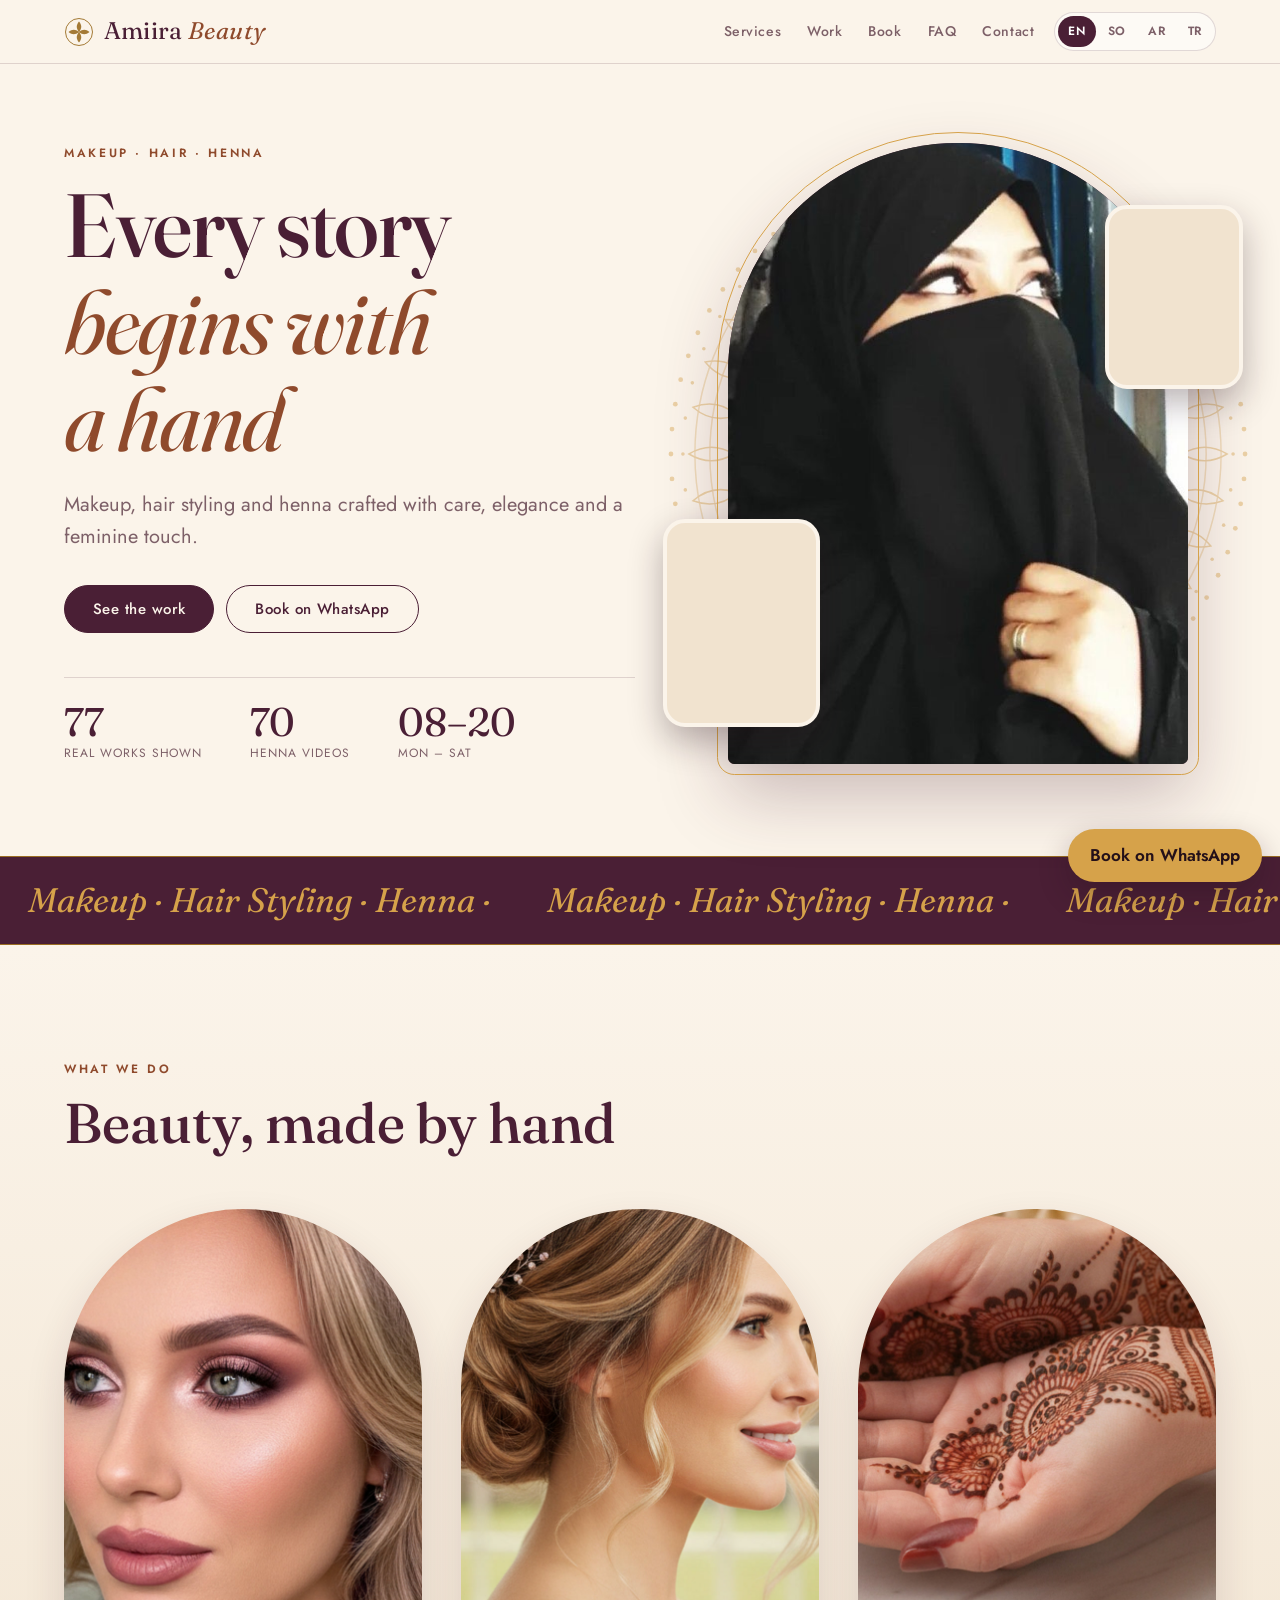
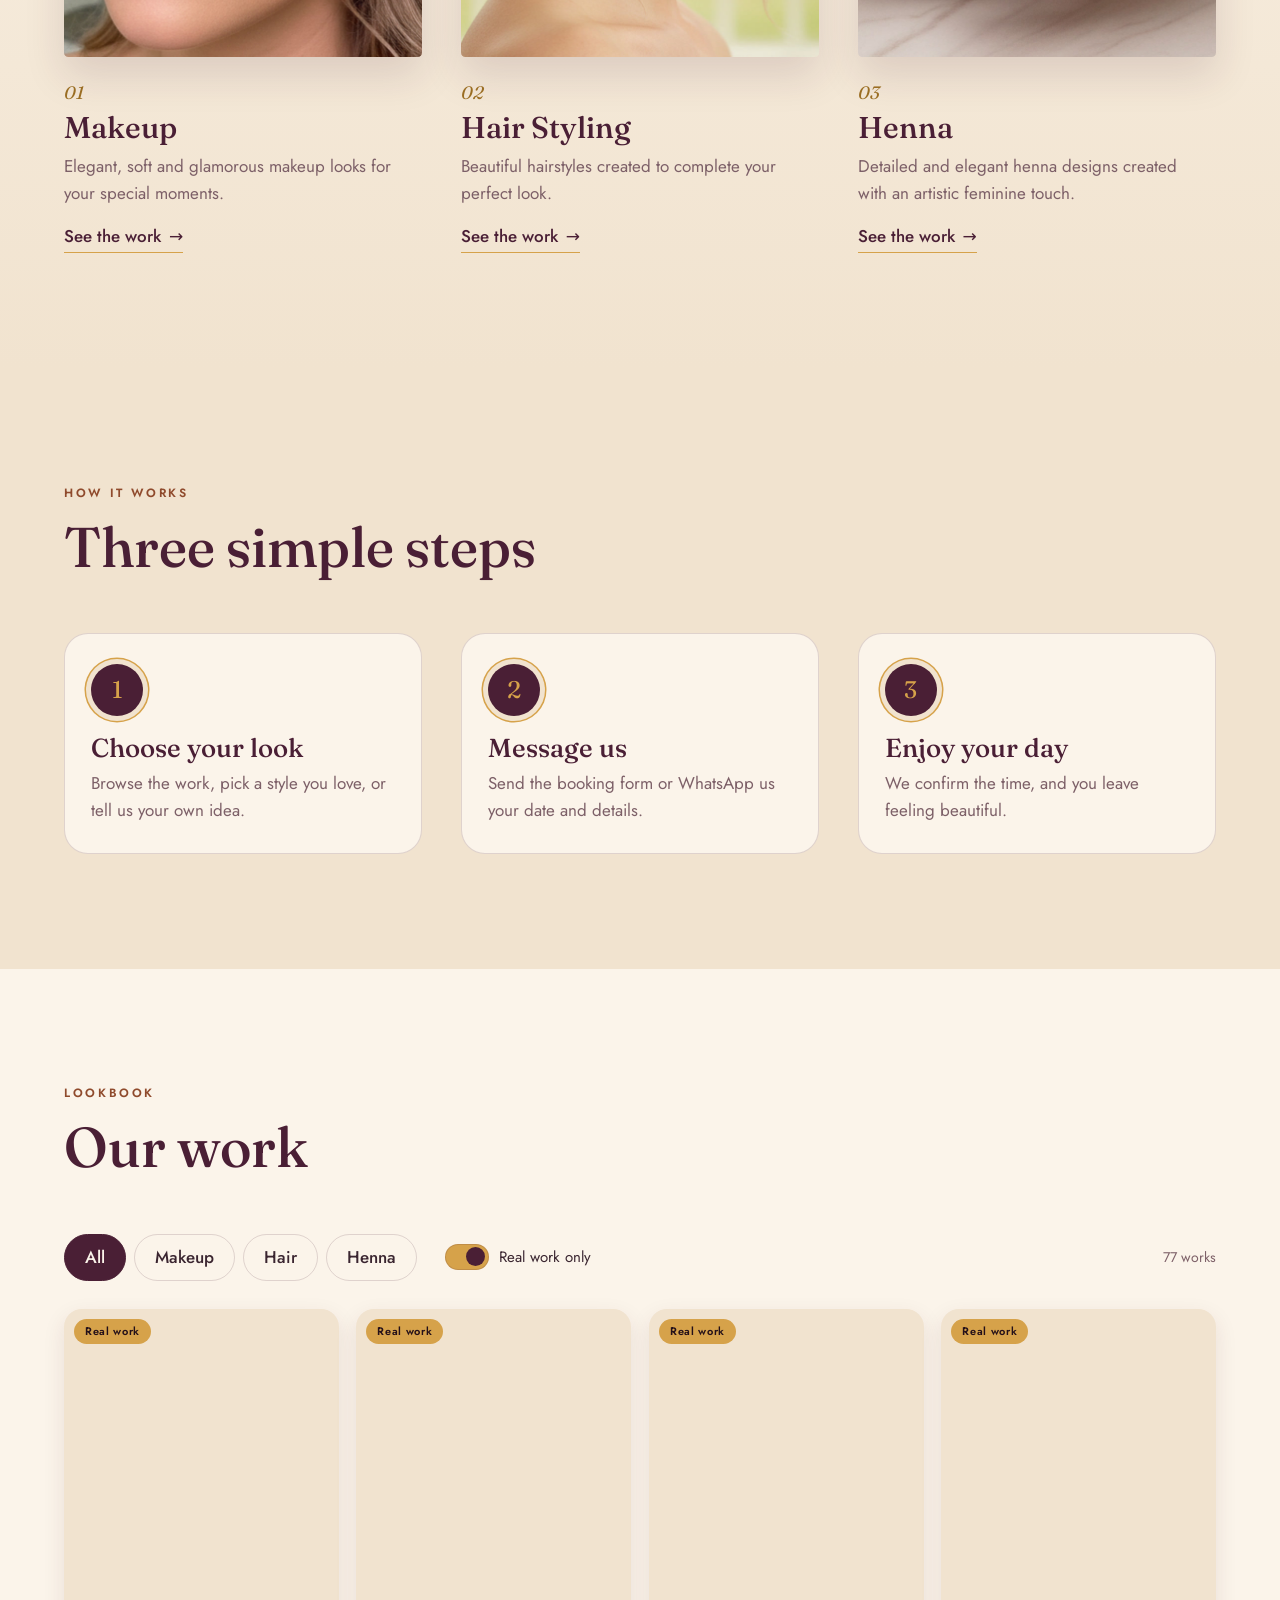
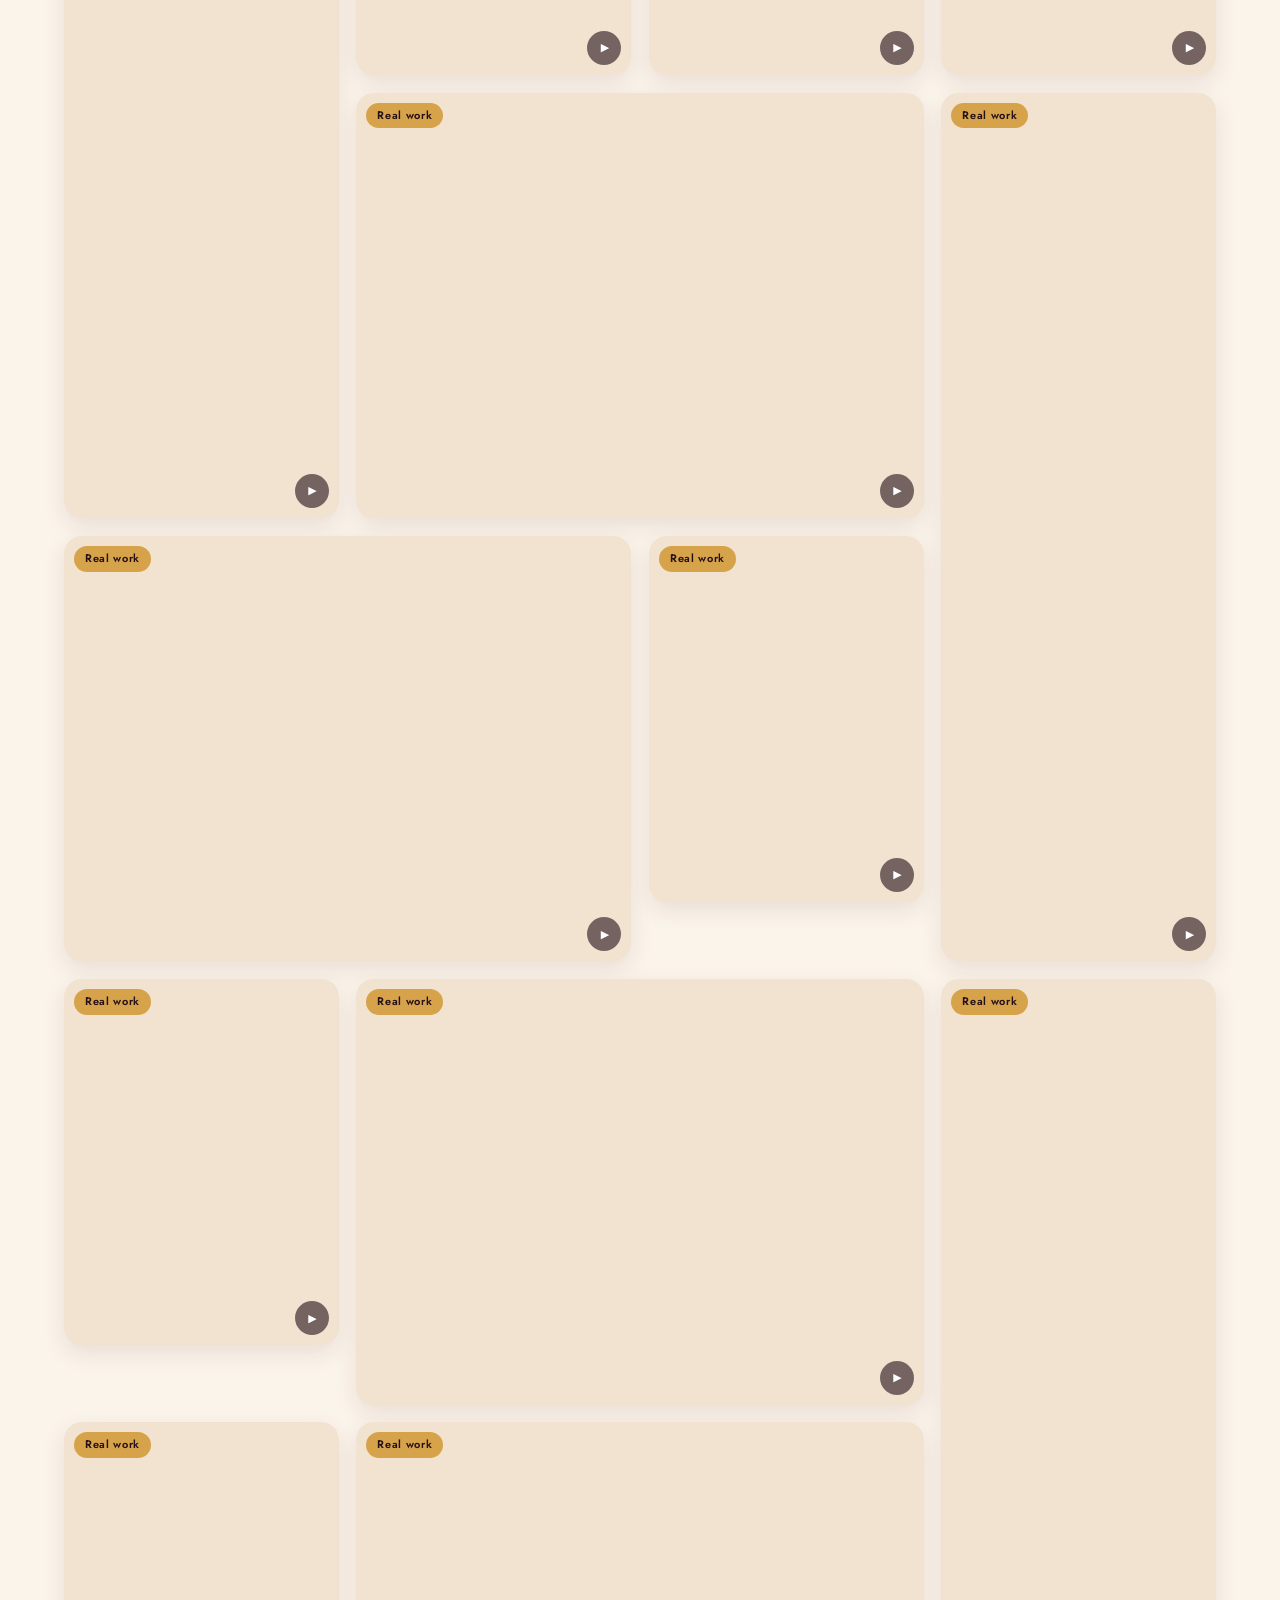
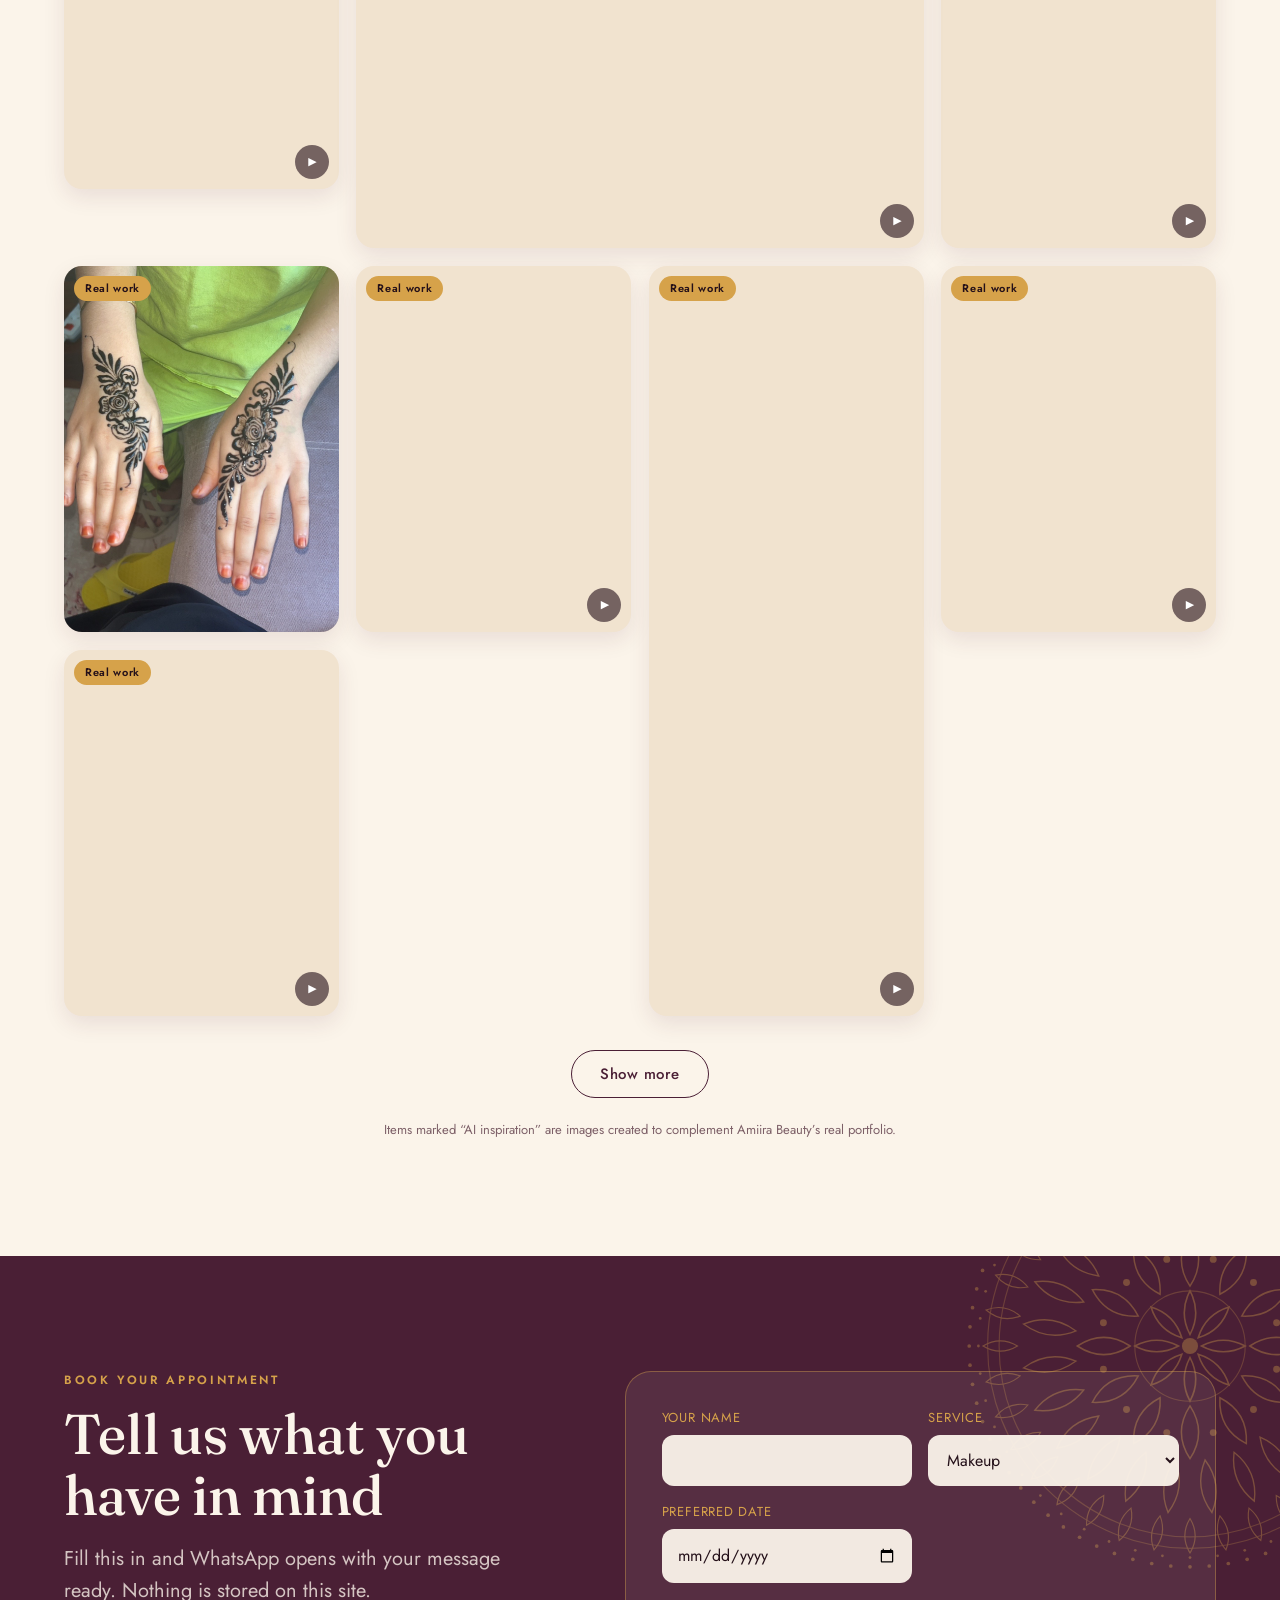
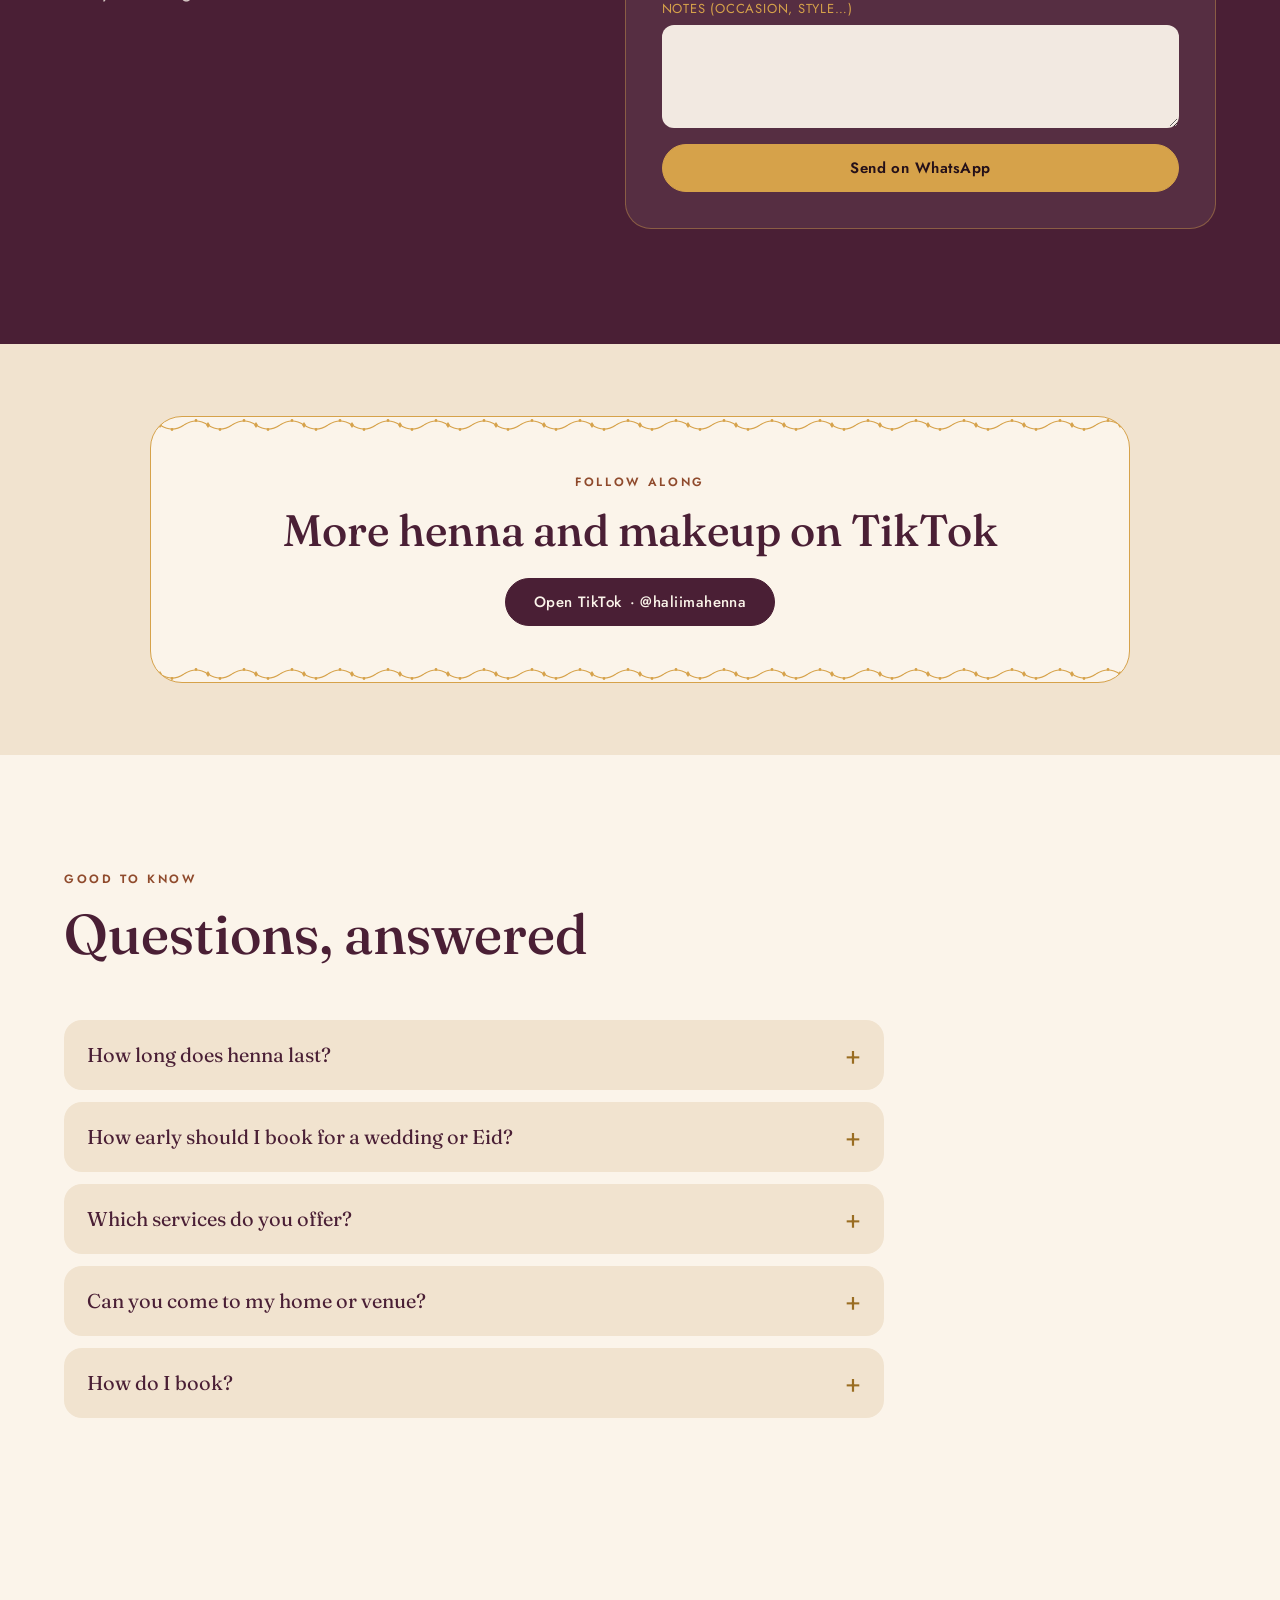
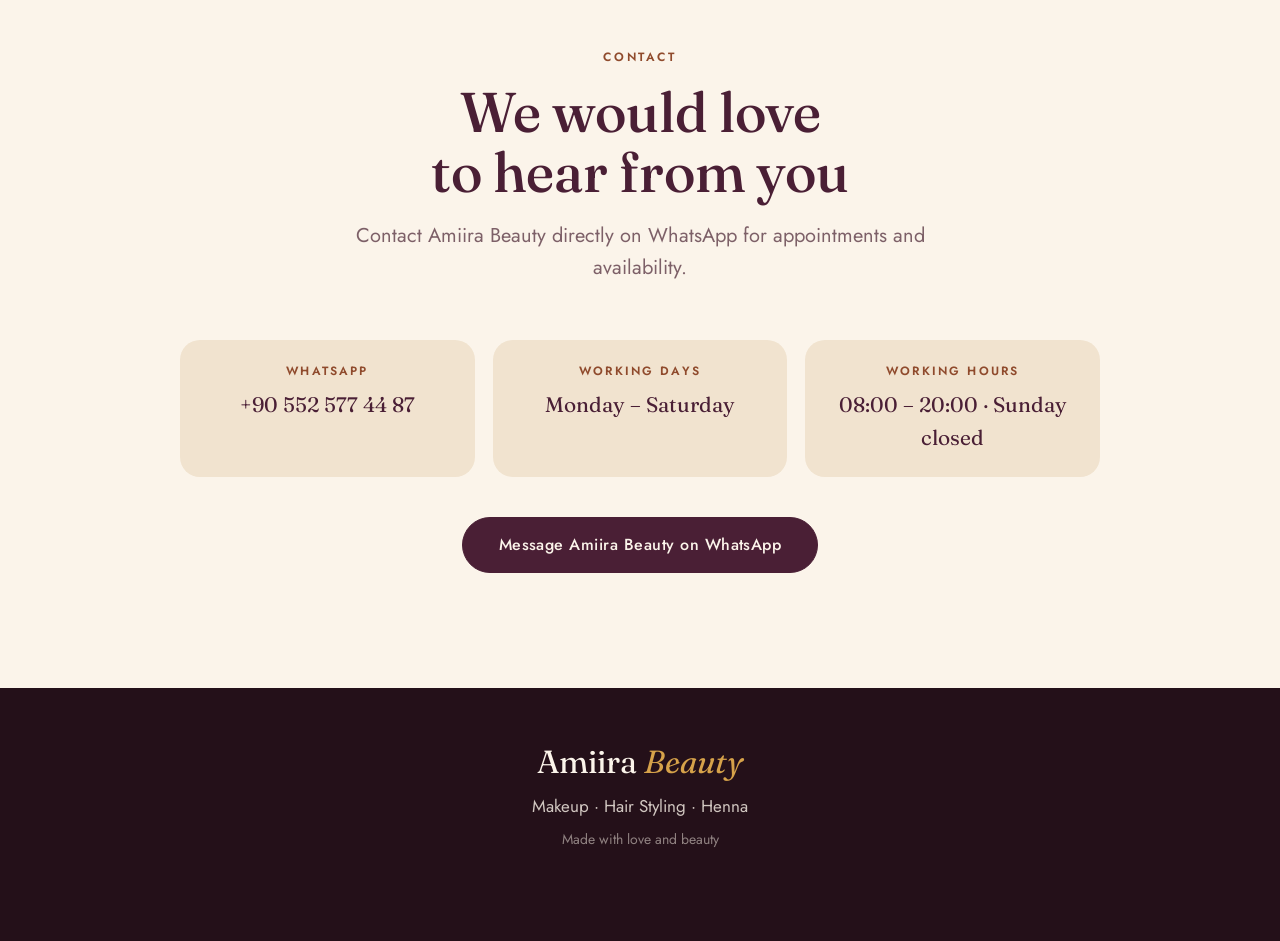
==== commit 7c9f73bf: "Redesign: henna-inspired look, FAQ, how it works, EN/SO/AR/TR Co-Authored-By: Claude Sonnet 5.5 <nor" ====
--- a/index.html
+++ b/index.html
@@ -1,226 +1,232 @@
 <!DOCTYPE html>
-<html lang="en">
+<html lang="en" dir="ltr">
 <head>
   <meta charset="UTF-8" />
-  <meta name="viewport" content="width=device-width, initial-scale=1.0" />
-  <title>Amiira Beauty</title>
-  <link rel="stylesheet" href="style.css?v=20260914-4" />
-  <style>
-    .hero-frame img,
-    .hero-image {
-      width: 100%;
-      height: 100%;
-      object-fit: cover;
-      border-radius: 10px;
-      display: block;
-      margin: 0 auto;
-    }
-
-    .service-image img {
-      width: 100%;
-      height: 100%;
-      object-fit: cover;
-      display: block;
-    }
-  </style>
+  <meta name="viewport" content="width=device-width, initial-scale=1" />
+  <title>Amiira Beauty · Makeup, Hair &amp; Henna</title>
+  <meta name="description" content="Amiira Beauty — makeup, hair styling and henna crafted with care, elegance and a feminine touch. Book on WhatsApp." />
+  <meta name="theme-color" content="#241019" />
+  <meta property="og:type" content="website" />
+  <meta property="og:title" content="Amiira Beauty · Makeup, Hair & Henna" />
+  <meta property="og:description" content="Makeup, hair styling and henna crafted with care, elegance and a feminine touch." />
+  <meta property="og:image" content="https://amiirabeauty.github.io/art/og.jpg" />
+  <meta property="og:image:width" content="1200" />
+  <meta property="og:image:height" content="630" />
+  <meta name="twitter:card" content="summary_large_image" />
+  <link rel="icon" href="favicon.svg" type="image/svg+xml" />
+  <link rel="apple-touch-icon" href="art/apple-touch-icon.png" />
+  <link rel="manifest" href="site.webmanifest" />
+  <link rel="canonical" href="https://amiirabeauty.github.io/" />
+  <meta property="og:url" content="https://amiirabeauty.github.io/" />
+  <link rel="preconnect" href="https://fonts.googleapis.com" />
+  <link rel="preconnect" href="https://fonts.gstatic.com" crossorigin />
+  <link href="https://fonts.googleapis.com/css2?family=Fraunces:ital,opsz,wght@0,9..144,400;0,9..144,600;1,9..144,400;1,9..144,500&family=Jost:wght@300;400;500;600&family=Noto+Naskh+Arabic:wght@400;600&display=swap" rel="stylesheet" />
+  <link rel="stylesheet" href="style.css?v=20261015" />
+  <script type="application/ld+json">
+  {"@context":"https://schema.org","@type":"BeautySalon","name":"Amiira Beauty","telephone":"+905525774487","openingHours":"Mo-Sa 08:00-20:00","sameAs":["https://www.tiktok.com/@haliimahenna"],"description":"Makeup, hair styling and henna."}
+  </script>
 </head>
-
 <body>
+  <a class="skip" href="#main" data-i18n="skip">Skip to content</a>
 
   <header class="topbar">
-    <div class="brand">AMIIRA BEAUTY</div>
-
-    <nav>
-      <a href="#home">Home</a>
-      <a href="#services">Services</a>
-      <a href="#gallery">Portfolio</a>
-      <a href="#contact">Contact</a>
-    <div class="language-switcher"><select id="languageSelect" aria-label="Language"><option value="en">EN</option><option value="so">SO</option><option value="ar">AR</option><option value="tr">TR</option></select></div></nav>
+    <a class="brand" href="#home" aria-label="Amiira Beauty">
+      <svg class="brand-mark" viewBox="0 0 40 40" aria-hidden="true"><circle cx="20" cy="20" r="18" fill="none" stroke="currentColor" stroke-width="1.2"/><path d="M20 6c4 5 4 9 0 14-4-5-4-9 0-14zm0 28c-4-5-4-9 0-14 4 5 4 9 0 14zM6 20c5-4 9-4 14 0-5 4-9 4-14 0zm28 0c-5 4-9 4-14 0 5-4 9-4 14 0z" fill="currentColor" opacity=".9"/></svg>
+      <span>Amiira <em>Beauty</em></span>
+    </a>
+    <nav aria-label="Main">
+      <a href="#services" data-i18n="nav.services">Services</a>
+      <a href="#work" data-i18n="nav.work">Work</a>
+      <a href="#book" data-i18n="nav.book">Book</a>
+      <a href="#faq" data-i18n="nav.faq">FAQ</a>
+      <a href="#contact" data-i18n="nav.contact">Contact</a>
+    </nav>
+    <div class="langs" role="group" data-i18n-attr="aria-label:lang" aria-label="Language">
+      <button type="button" class="lang-btn" data-lang="en" aria-pressed="true">EN</button>
+      <button type="button" class="lang-btn" data-lang="so" aria-pressed="false">SO</button>
+      <button type="button" class="lang-btn" data-lang="ar" aria-pressed="false">AR</button>
+      <button type="button" class="lang-btn" data-lang="tr" aria-pressed="false">TR</button>
+    </div>
   </header>
 
-  <main>
-
+  <main id="main">
     <section id="home" class="hero">
-      <div class="hero-decor flower flower-left">&#10048;</div>
-      <div class="hero-decor flower flower-right">&#10048;</div>
-
-      <div class="hero-content">
-        <p class="eyebrow">BEAUTY &#8226; ELEGANCE &#8226; ART</p>
-
-        <h1>
-          Let Your Beauty
-          <span>Tell Your Story</span>
-        </h1>
-
-        <p class="hero-text">
-          Makeup, Hair Styling & Henna crafted with care,
-          elegance and a feminine touch.
-        </p>
-
-        <div class="hero-buttons">
-          <a href="#gallery" class="btn primary">View Portfolio &#10024;</a>
-          <a href="#contact" class="btn secondary">Contact on WhatsApp &#9825;</a>
+      <div class="hero-copy">
+        <p class="eyebrow" data-i18n="hero.eyebrow">Makeup · Hair · Henna</p>
+        <h1><span data-i18n="hero.t1">Every story</span> <em data-i18n="hero.t2">begins with a hand</em></h1>
+        <p class="lede" data-i18n="hero.text">Makeup, hair styling and henna crafted with care, elegance and a feminine touch.</p>
+        <div class="cta">
+          <a class="btn solid" href="#work" data-i18n="hero.cta1">See the work</a>
+          <a class="btn line" href="https://wa.me/905525774487" target="_blank" rel="noopener noreferrer" data-i18n="hero.cta2">Book on WhatsApp</a>
         </div>
-      </div>
-
-      <div class="hero-frame">
-        <img src="assets/profile/amiira-profile.png" alt="Amiira Beauty" class="hero-image hero-profile-img" />
-      </div>
-    </section>
-
-    <section id="services" class="services-section">
-
-      <div class="section-heading">
-        <p>OUR BEAUTY SERVICES</p>
-        <h2>Beauty made with love &#10024;</h2>
-      </div>
-
-      <div class="service-grid">
-
-        <article class="service-card">
-          <div class="service-image makeup-image">
-            <div class="service-card-media"><img src="assets/services/makeup.jpg" alt="Makeup Services" class="service-card-img" /></div>
-          </div>
-
-          <div class="service-info">
-            <span class="sparkle">&#10022;</span>
-            <h3>Makeup</h3>
-            <p>
-              Elegant, soft and glamorous makeup looks
-              for your special moments.
-            </p>
-          </div>
+        <dl class="stats">
+          <div><dt data-i18n="stat.real">real works shown</dt><dd id="statReal">—</dd></div>
+          <div><dt data-i18n="stat.henna">henna videos</dt><dd id="statHenna">—</dd></div>
+          <div><dt data-i18n="stat.hours">Mon – Sat</dt><dd>08–20</dd></div>
+        </dl>
+      </div>
+
+      <div class="hero-art" aria-hidden="false">
+        <img class="mandala" src="art/mandala.svg" alt="" />
+        <figure class="arch">
+          <img src="art/hero.jpg" alt="Amiira Beauty" fetchpriority="high" />
+        </figure>
+        <video class="bubble b1" muted loop playsinline preload="none" data-asset-video="henna" aria-hidden="true"></video>
+        <video class="bubble b2" muted loop playsinline preload="none" data-asset-video="makeup" aria-hidden="true"></video>
+      </div>
+    </section>
+
+    <div class="marquee" aria-hidden="true">
+      <div class="marquee-track"><span data-i18n="marquee">Makeup · Hair Styling · Henna ·</span><span data-i18n="marquee">Makeup · Hair Styling · Henna ·</span><span data-i18n="marquee">Makeup · Hair Styling · Henna ·</span><span data-i18n="marquee">Makeup · Hair Styling · Henna ·</span></div>
+    </div>
+
+    <section id="services" class="section services">
+      <header class="sec-head reveal">
+        <p class="eyebrow" data-i18n="svc.eyebrow">What we do</p>
+        <h2 data-i18n="svc.title">Beauty, made by hand</h2>
+      </header>
+      <div class="svc-grid">
+        <article class="svc reveal">
+          <div class="svc-img"><img data-asset="assets/services/makeup.jpg" alt="" loading="lazy" /></div>
+          <span class="num">01</span>
+          <h3 data-i18n="svc.makeup">Makeup</h3>
+          <p data-i18n="svc.makeup.d">Elegant, soft and glamorous makeup looks for your special moments.</p>
+          <a href="#work" class="svc-link" data-filter="makeup"><span data-i18n="svc.see">See the work</span> <i aria-hidden="true">→</i></a>
         </article>
-
-        <article class="service-card">
-          <div class="service-image hair-image">
-            <div class="service-card-media"><img src="assets/services/hair-styling.jpg" alt="Hair Services" class="service-card-img" /></div>
-          </div>
-
-          <div class="service-info">
-            <span class="sparkle">&#9825;</span>
-            <h3>Hair Styling</h3>
-            <p>
-              Beautiful hairstyles created to complete
-              your perfect look.
-            </p>
-          </div>
+        <article class="svc reveal">
+          <div class="svc-img"><img data-asset="assets/services/hair-styling.jpg" alt="" loading="lazy" /></div>
+          <span class="num">02</span>
+          <h3 data-i18n="svc.hair">Hair Styling</h3>
+          <p data-i18n="svc.hair.d">Beautiful hairstyles created to complete your perfect look.</p>
+          <a href="#work" class="svc-link" data-filter="hair"><span data-i18n="svc.see">See the work</span> <i aria-hidden="true">→</i></a>
         </article>
-
-        <article class="service-card">
-          <div class="service-image henna-image">
-            <div class="service-card-media"><img src="assets/services/henna.jpg" alt="Henna Services" class="service-card-img" /></div>
-          </div>
-
-          <div class="service-info">
-            <span class="sparkle">&#10022;</span>
-            <h3>Henna</h3>
-            <p>
-              Detailed and elegant henna designs created
-              with an artistic feminine touch.
-            </p>
-          </div>
+        <article class="svc reveal">
+          <div class="svc-img"><img data-asset="assets/services/henna.jpg" alt="" loading="lazy" /></div>
+          <span class="num">03</span>
+          <h3 data-i18n="svc.henna">Henna</h3>
+          <p data-i18n="svc.henna.d">Detailed and elegant henna designs created with an artistic feminine touch.</p>
+          <a href="#work" class="svc-link" data-filter="henna"><span data-i18n="svc.see">See the work</span> <i aria-hidden="true">→</i></a>
         </article>
-
-      </div>
-    </section>
-
-    <section id="gallery" class="portfolio-section">
-
-      <div class="section-heading">
-        <p>AMIIRA BEAUTY LOOKBOOK</p>
-        <h2>Our Work &#9825;</h2>
-      </div>
-
-      <div class="book">
-
-        <button class="book-arrow left" id="prevPage">&#8249;</button>
-
-        <div class="book-page">
-          <div class="page-media">
-            <span>Portfolio Photo / Video</span>
-          </div>
-
-          <div class="page-caption">
-            <span class="page-category">MAKEUP</span>
-            <h3>Soft Glam Beauty</h3>
-            <p>
-              Real beauty work by Amiira Beauty.
-            </p>
-          </div>
+      </div>
+    </section>
+
+    <section id="how" class="section how">
+      <header class="sec-head reveal">
+        <p class="eyebrow" data-i18n="how.eyebrow">How it works</p>
+        <h2 data-i18n="how.title">Three simple steps</h2>
+      </header>
+      <ol class="steps">
+        <li class="step reveal"><span class="step-n" aria-hidden="true">1</span><h3 data-i18n="how.1.t"></h3><p data-i18n="how.1.d"></p></li>
+        <li class="step reveal"><span class="step-n" aria-hidden="true">2</span><h3 data-i18n="how.2.t"></h3><p data-i18n="how.2.d"></p></li>
+        <li class="step reveal"><span class="step-n" aria-hidden="true">3</span><h3 data-i18n="how.3.t"></h3><p data-i18n="how.3.d"></p></li>
+      </ol>
+    </section>
+
+    <section id="work" class="section work">
+      <header class="sec-head reveal">
+        <p class="eyebrow" data-i18n="work.eyebrow">Lookbook</p>
+        <h2 data-i18n="work.title">Our work</h2>
+      </header>
+
+      <div class="toolbar">
+        <div class="tabs" role="tablist" aria-label="Filter">
+          <button type="button" class="tab" role="tab" data-filter="all" aria-selected="true" data-i18n="work.all">All</button>
+          <button type="button" class="tab" role="tab" data-filter="makeup" aria-selected="false" data-i18n="work.makeup">Makeup</button>
+          <button type="button" class="tab" role="tab" data-filter="hair" aria-selected="false" data-i18n="work.hair">Hair</button>
+          <button type="button" class="tab" role="tab" data-filter="henna" aria-selected="false" data-i18n="work.henna">Henna</button>
         </div>
-
-        <button class="book-arrow right" id="nextPage">&#8250;</button>
-
-      </div>
-
-      <div class="page-dots">
-        <span class="dot active"></span>
-        <span class="dot"></span>
-        <span class="dot"></span>
-      </div>
-
-    </section>
-
-    <section id="contact" class="contact-section">
-
-      <div class="contact-card">
-
+        <label class="switch"><input type="checkbox" id="realOnly" checked /><span class="track" aria-hidden="true"></span><span data-i18n="work.realOnly">Real work only</span></label>
+        <p class="count" id="workCount" aria-live="polite"></p>
+      </div>
+
+      <div class="grid" id="grid"></div>
+      <div class="more"><button type="button" class="btn line" id="moreBtn" data-i18n="work.more">Show more</button></div>
+      <p class="fine" data-i18n="work.note">Items marked “AI inspiration” are images created to complement Amiira Beauty’s real portfolio.</p>
+    </section>
+
+    <section id="book" class="section book">
+      <div class="book-wrap">
         <div>
-          <p class="eyebrow">BOOK YOUR BEAUTY APPOINTMENT</p>
-          <h2>We would love to hear from you &#9825;</h2>
-          <p>
-            Contact Amiira Beauty directly on WhatsApp
-            for appointments and availability.
-          </p>
+          <p class="eyebrow" data-i18n="book.eyebrow">Book your appointment</p>
+          <h2 data-i18n="book.title">Tell us what you have in mind</h2>
+          <p class="lede" data-i18n="book.text">Fill this in and WhatsApp opens with your message ready. Nothing is stored on this site.</p>
         </div>
-
-        <div class="contact-details">
-
-          <div class="detail">
-            <span>&#9825;</span>
-            <div>
-              <strong>WhatsApp</strong>
-              <p id="whatsappText">+90 552 577 44 87</p>
-            </div>
-          </div>
-
-          <div class="detail">
-            <span>&#10022;</span>
-            <div>
-              <strong>Working Days</strong>
-              <p id="workingDays">Monday &ndash; Saturday</p>
-            </div>
-          </div>
-
-          <div class="detail">
-            <span>&#9734;</span>
-            <div>
-              <strong>Working Hours</strong>
-              <p id="workingHours">08:00 &ndash; 20:00<br>Sunday: Closed</p>
-            </div>
-          </div>
-
-        </div>
-
-        <a href="https://wa.me/905525774487" id="whatsappButton" class="whatsapp-btn" target="_blank" rel="noopener noreferrer">
-          Message Amiira Beauty on WhatsApp &#9825;
-        </a>
-
-      </div>
-    </section>
-
+        <form id="bookForm" class="form" autocomplete="off">
+          <label><span data-i18n="book.name">Your name</span><input name="name" type="text" maxlength="60" /></label>
+          <label><span data-i18n="book.service">Service</span>
+            <select name="service">
+              <option value="makeup" data-i18n="svc.makeup">Makeup</option>
+              <option value="hair" data-i18n="svc.hair">Hair Styling</option>
+              <option value="henna" data-i18n="svc.henna">Henna</option>
+            </select>
+          </label>
+          <label><span data-i18n="book.date">Preferred date</span><input name="date" type="date" /></label>
+          <label class="wide"><span data-i18n="book.notes">Notes (occasion, style…)</span><textarea name="notes" rows="3" maxlength="300"></textarea></label>
+          <button class="btn solid wide" type="submit" data-i18n="book.send">Send on WhatsApp</button>
+        </form>
+      </div>
+    </section>
+
+    <section class="follow">
+      <div class="follow-card reveal">
+        <p class="eyebrow" data-i18n="follow.eyebrow">Follow along</p>
+        <h2 data-i18n="follow.title">More henna and makeup on TikTok</h2>
+        <a class="btn solid" href="https://www.tiktok.com/@haliimahenna" target="_blank" rel="noopener noreferrer"><span data-i18n="follow.btn">Open TikTok</span> · @haliimahenna</a>
+      </div>
+    </section>
+
+    <section id="faq" class="section faq">
+      <header class="sec-head reveal">
+        <p class="eyebrow" data-i18n="faq.eyebrow">Good to know</p>
+        <h2 data-i18n="faq.title">Questions, answered</h2>
+      </header>
+      <div class="faq-list">
+        <details class="reveal"><summary data-i18n="faq.q1"></summary><p data-i18n="faq.a1"></p></details>
+        <details class="reveal"><summary data-i18n="faq.q2"></summary><p data-i18n="faq.a2"></p></details>
+        <details class="reveal"><summary data-i18n="faq.q3"></summary><p data-i18n="faq.a3"></p></details>
+        <details class="reveal"><summary data-i18n="faq.q4"></summary><p data-i18n="faq.a4"></p></details>
+        <details class="reveal"><summary data-i18n="faq.q5"></summary><p data-i18n="faq.a5"></p></details>
+      </div>
+    </section>
+
+    <section id="contact" class="section contact">
+      <header class="sec-head reveal">
+        <p class="eyebrow" data-i18n="contact.eyebrow">Contact</p>
+        <h2 data-i18n="contact.title">We would love to hear from you</h2>
+        <p class="lede" data-i18n="contact.text">Contact Amiira Beauty directly on WhatsApp for appointments and availability.</p>
+      </header>
+      <ul class="facts reveal">
+        <li><b data-i18n="contact.wa">WhatsApp</b><span dir="ltr">+90 552 577 44 87</span></li>
+        <li><b data-i18n="contact.days">Working days</b><span data-i18n="contact.daysV">Monday – Saturday</span></li>
+        <li><b data-i18n="contact.hours">Working hours</b><span data-i18n="contact.hoursV">08:00 – 20:00 · Sunday closed</span></li>
+      </ul>
+      <a class="btn solid big" href="https://wa.me/905525774487" target="_blank" rel="noopener noreferrer" data-i18n="contact.btn">Message Amiira Beauty on WhatsApp</a>
+    </section>
   </main>
 
-  <footer>
-    <div class="footer-brand">AMIIRA BEAUTY</div>
-    <p>Makeup &#8226; Hair Styling &#8226; Henna</p>
-    <p class="footer-love">Made with &#9825; and beauty &#10024;</p>
+  <footer class="footer">
+    <div class="footer-brand">Amiira <em>Beauty</em></div>
+    <p data-i18n="foot">Makeup · Hair Styling · Henna</p>
+    <p class="muted" data-i18n="foot2">Made with love and beauty</p>
   </footer>
 
-  <script src="portfolio_manifest.js?v=20260914-4"></script>
-  <script src="script.js?v=20260914-4"></script>
-<script src="i18n.js?v=20260914-4"></script></body>
+  <a class="wa-float" href="https://wa.me/905525774487" target="_blank" rel="noopener noreferrer" data-i18n="float">Book on WhatsApp</a>
+
+  <dialog id="lightbox" class="lightbox" aria-label="Gallery">
+    <button type="button" class="lb-btn lb-close" id="lbClose" data-i18n-attr="aria-label:lb.close" aria-label="Close">×</button>
+    <button type="button" class="lb-btn lb-prev" id="lbPrev" data-i18n-attr="aria-label:lb.prev" aria-label="Previous">‹</button>
+    <div class="lb-stage" id="lbStage"></div>
+    <button type="button" class="lb-btn lb-next" id="lbNext" data-i18n-attr="aria-label:lb.next" aria-label="Next">›</button>
+    <p class="lb-cap" id="lbCap"></p>
+  </dialog>
+
+  <script>
+    /* Where the photos/videos live. For the live site, change this to "" (empty) once assets sit next to this file. */
+    window.ASSET_BASE = "";
+  </script>
+  <script src="portfolio_manifest.js?v=20261015"></script>
+  <script src="i18n.js?v=20261015"></script>
+  <script src="app.js?v=20261015"></script>
+  <script src="reveal.js?v=20261015"></script>
+</body>
 </html>
-
-
--- a/style.css
+++ b/style.css
@@ -1,908 +1,258 @@
-﻿@import url('https://fonts.googleapis.com/css2?family=Cormorant+Garamond:wght@500;600;700&family=Montserrat:wght@300;400;500;600&display=swap');
-
 :root {
-  --rose: #c66b82;
-  --rose-dark: #9e4d64;
-  --soft-pink: #f7dfe6;
-  --blush: #fceef2;
-  --cream: #fffaf8;
-  --white: #ffffff;
-  --rose-gold: #c98f8f;
-  --text: #5f454c;
-  --muted: #8d6f77;
-  --shadow: 0 18px 45px rgba(173, 93, 117, 0.16);
-}
-
-* {
-  margin: 0;
-  padding: 0;
-  box-sizing: border-box;
-}
-
-html {
-  scroll-behavior: smooth;
-}
-
+  --ink: #241019;
+  --plum: #4a1f35;
+  --henna: #8f4a2c;
+  --gold: #d6a24a;
+  --gold-deep: #9a6d22;
+  --ivory: #fbf4ea;
+  --sand: #f1e3cf;
+  --rose: #c46a7a;
+  --text: #3a2530;
+  --muted: #7d6068;
+  --line: rgba(74, 31, 53, .16);
+  --serif: "Fraunces", "Noto Naskh Arabic", Georgia, serif;
+  --sans: "Jost", "Noto Naskh Arabic", system-ui, sans-serif;
+  --ease: cubic-bezier(.23, 1, .32, 1);
+  --gutter: clamp(18px, 5vw, 72px);
+}
+*, *::before, *::after { box-sizing: border-box; margin: 0; padding: 0; }
+html { scroll-behavior: smooth; scroll-padding-top: 78px; }
 body {
-  font-family: 'Montserrat', sans-serif;
-  background:
-    radial-gradient(circle at top left, rgba(247,223,230,.7), transparent 35%),
-    linear-gradient(180deg, var(--cream), var(--white));
-  color: var(--text);
-  overflow-x: hidden;
-}
-
-a {
-  text-decoration: none;
-  color: inherit;
-}
-
+  font-family: var(--sans); font-size: 17px; line-height: 1.6; color: var(--text);
+  background: var(--ivory); overflow-x: hidden; -webkit-font-smoothing: antialiased;
+}
+body.noscroll { overflow: hidden; }
+img, video { display: block; max-width: 100%; }
+a { color: inherit; text-decoration: none; }
+button, input, select, textarea { font: inherit; color: inherit; }
+:focus-visible { outline: 3px solid var(--gold); outline-offset: 3px; border-radius: 6px; }
+em { font-style: italic; }
+html[dir="rtl"] body { font-family: "Noto Naskh Arabic", var(--sans); }
+html[dir="rtl"] .eyebrow { letter-spacing: 0; }
+
+.skip { position: absolute; inset-inline-start: 12px; top: -60px; background: var(--ink); color: #fff; padding: 10px 14px; border-radius: 8px; z-index: 300; }
+.skip:focus { top: 10px; }
+
+/* header */
 .topbar {
-  position: sticky;
-  top: 0;
-  z-index: 100;
-  display: flex;
-  justify-content: space-between;
-  align-items: center;
-  padding: 18px 7%;
-  background: rgba(255,255,255,.88);
-  backdrop-filter: blur(14px);
-  border-bottom: 1px solid rgba(198,107,130,.12);
-}
-
-.brand,
-.footer-brand {
-  font-family: 'Cormorant Garamond', serif;
-  font-size: 30px;
-  font-weight: 700;
-  letter-spacing: 3px;
-  color: var(--rose-dark);
-}
-
-nav {
-  display: flex;
-  gap: 28px;
-}
-
-nav a {
-  font-size: 13px;
-  font-weight: 500;
-  color: var(--muted);
-  transition: .3s;
-}
-
-nav a:hover {
-  color: var(--rose);
-}
-
-.hero {
-  min-height: 86vh;
-  display: grid;
-  grid-template-columns: 1.1fr .9fr;
-  align-items: center;
-  gap: 55px;
-  padding: 70px 7%;
-  position: relative;
-}
-
-.hero-content {
-  max-width: 650px;
-}
-
-.eyebrow,
-.section-heading p {
-  color: var(--rose);
-  letter-spacing: 3px;
-  font-size: 12px;
-  font-weight: 600;
-  margin-bottom: 14px;
-}
-
-.hero h1,
-.section-heading h2,
-.contact-card h2 {
-  font-family: 'Cormorant Garamond', serif;
-  font-weight: 600;
-}
-
-.hero h1 {
-  font-size: clamp(52px, 7vw, 92px);
-  line-height: .95;
-  color: var(--rose-dark);
-}
-
-.hero h1 span {
-  display: block;
-  color: var(--rose);
-  font-style: italic;
-}
-
-.hero-text {
-  margin: 26px 0;
-  line-height: 1.8;
-  color: var(--muted);
-  max-width: 520px;
-}
-
-.hero-buttons {
-  display: flex;
-  gap: 14px;
-  flex-wrap: wrap;
-}
-
+  position: sticky; top: 0; z-index: 100; display: flex; align-items: center; gap: 20px;
+  padding: 12px var(--gutter); background: color-mix(in srgb, var(--ivory) 88%, transparent);
+  backdrop-filter: blur(14px); border-bottom: 1px solid var(--line);
+}
+.brand { display: flex; align-items: center; gap: 10px; font-family: var(--serif); font-size: 24px; color: var(--plum); letter-spacing: .01em; }
+.brand em { color: var(--henna); }
+.brand-mark { width: 30px; height: 30px; color: var(--gold-deep); }
+.topbar nav { display: flex; gap: 26px; margin-inline-start: auto; }
+.topbar nav a { font-size: 14px; font-weight: 500; letter-spacing: .04em; color: var(--muted); position: relative; padding: 6px 0; }
+.topbar nav a::after { content: ""; position: absolute; inset-inline: 0; bottom: 0; height: 1.5px; background: var(--gold); transform: scaleX(0); transform-origin: center; transition: transform .25s var(--ease); }
+@media (hover: hover) { .topbar nav a:hover { color: var(--plum); } .topbar nav a:hover::after { transform: scaleX(1); } }
+.langs { display: flex; gap: 2px; padding: 3px; border: 1px solid var(--line); border-radius: 999px; background: rgba(255,255,255,.55); }
+.lang-btn { border: 0; background: transparent; font-size: 12px; font-weight: 600; letter-spacing: .06em; padding: 6px 10px; border-radius: 999px; cursor: pointer; color: var(--muted); transition: background-color .2s var(--ease), color .2s var(--ease), transform .12s var(--ease); }
+.lang-btn:active { transform: scale(.96); }
+.lang-btn[aria-pressed="true"] { background: var(--plum); color: #fff; }
+@media (hover: hover) { .lang-btn:not([aria-pressed="true"]):hover { background: var(--sand); } }
+
+/* shared */
+.eyebrow { font-size: 12px; font-weight: 600; letter-spacing: .22em; text-transform: uppercase; color: var(--henna); margin-bottom: 14px; }
+h1, h2, h3 { font-family: var(--serif); font-weight: 500; line-height: 1.08; color: var(--plum); text-wrap: balance; }
+h2 { font-size: clamp(32px, 4.6vw, 56px); }
+.lede { font-size: clamp(17px, 1.6vw, 20px); color: var(--muted); max-width: 52ch; margin-top: 18px; }
+.section { padding: clamp(64px, 9vw, 120px) var(--gutter); }
+.sec-head { max-width: 760px; margin-bottom: clamp(32px, 5vw, 56px); }
 .btn {
-  padding: 14px 24px;
-  border-radius: 999px;
-  font-size: 14px;
-  transition: .3s;
-}
-
-.btn.primary {
-  background: linear-gradient(135deg, var(--rose), var(--rose-dark));
-  color: white;
-  box-shadow: 0 10px 25px rgba(198,107,130,.25);
-}
-
-.btn.secondary {
-  background: white;
-  color: var(--rose-dark);
-  border: 1px solid rgba(198,107,130,.25);
-}
-
-.btn:hover {
-  transform: translateY(-2px);
-}
-
-.hero-frame {
-  background: linear-gradient(145deg, var(--soft-pink), var(--white));
-  border: 10px solid white;
-  border-radius: 30px 30px 120px 30px;
-  box-shadow: var(--shadow);
-  padding: 18px;
-  min-height: 520px;
-  display: flex;
-}
-
-.media-placeholder {
-  flex: 1;
-  border-radius: 22px 22px 105px 22px;
-  background:
-    linear-gradient(rgba(255,255,255,.12), rgba(255,255,255,.4)),
-    linear-gradient(135deg, #efc3cf, #f9e6ec 55%, #fff);
-  display: flex;
-  flex-direction: column;
-  justify-content: center;
-  align-items: center;
-  color: var(--rose-dark);
-}
-
-.media-placeholder span {
-  font-family: 'Cormorant Garamond', serif;
-  font-size: 38px;
-  letter-spacing: 2px;
-}
-
-.media-placeholder small {
-  margin-top: 10px;
-  letter-spacing: 2px;
-}
-
-.flower {
-  position: absolute;
-  font-size: 90px;
-  color: rgba(198,107,130,.12);
-}
-
-.flower-left {
-  left: -15px;
-  bottom: 40px;
-}
-
-.flower-right {
-  right: 20px;
-  top: 80px;
-}
-
-.services-section,
-.portfolio-section,
-.contact-section {
-  padding: 95px 7%;
-}
-
-.services-section {
-  background: linear-gradient(180deg, white, var(--blush));
-}
-
-.section-heading {
-  text-align: center;
-  margin-bottom: 50px;
-}
-
-.section-heading h2 {
-  font-size: 48px;
-  color: var(--rose-dark);
-}
-
-.service-grid {
-  display: grid;
-  grid-template-columns: repeat(3,1fr);
-  gap: 25px;
-}
-
-.service-card {
-  background: white;
-  border-radius: 24px;
-  overflow: hidden;
-  box-shadow: var(--shadow);
-  transition: .35s;
-  border: 1px solid rgba(198,107,130,.1);
-}
-
-.service-card:hover {
-  transform: translateY(-8px);
-}
-
-.service-image {
-  aspect-ratio: 16 / 10;
-  display: flex;
-  align-items: center;
-  justify-content: center;
-  color: var(--rose-dark);
-  font-family: 'Cormorant Garamond', serif;
-  font-size: 30px;
-  letter-spacing: 3px;
-}
-
-.makeup-image {
-  background: linear-gradient(135deg,#f5cbd6,#fff0f4);
-}
-
-.hair-image {
-  background: linear-gradient(135deg,#fbe7ec,#efd2da);
-}
-
-.henna-image {
-  background: linear-gradient(135deg,#fff7f4,#efccd5);
-}
-
-.service-info {
-  padding: 28px;
-  text-align: center;
-}
-
-.service-info h3 {
-  font-family: 'Cormorant Garamond', serif;
-  font-size: 30px;
-  color: var(--rose-dark);
-  margin: 6px 0 12px;
-}
-
-.service-info p {
-  font-size: 14px;
-  line-height: 1.7;
-  color: var(--muted);
-}
-
-.sparkle {
-  color: var(--rose);
-  font-size: 22px;
-}
-
-.portfolio-section {
-  background: var(--cream);
-}
-
-.book {
-  max-width: 950px;
-  margin: auto;
-  display: flex;
-  align-items: center;
-  gap: 18px;
-}
-
-.book-page {
-  flex: 1;
-  display: grid;
-  grid-template-columns: 1.15fr .85fr;
-  background: white;
-  border-radius: 26px;
-  overflow: hidden;
-  box-shadow: var(--shadow);
-  border: 1px solid rgba(198,107,130,.12);
-}
-
-.page-media {
-  aspect-ratio: 16 / 9;
-  min-height: 380px;
-  background: linear-gradient(135deg,#f2c6d1,#fff);
-  display: flex;
-  align-items: center;
-  justify-content: center;
-  color: var(--rose-dark);
-}
-
-.page-caption {
-  padding: 45px;
-  display: flex;
-  flex-direction: column;
-  justify-content: center;
-  background: linear-gradient(180deg,#fff,#fff6f8);
-}
-
-.page-category {
-  color: var(--rose);
-  letter-spacing: 3px;
-  font-size: 11px;
-}
-
-.page-caption h3 {
-  font-family: 'Cormorant Garamond', serif;
-  font-size: 42px;
-  margin: 12px 0;
-  color: var(--rose-dark);
-}
-
-.page-caption p {
-  color: var(--muted);
-}
-
-.book-arrow {
-  width: 48px;
-  height: 48px;
-  border: none;
-  border-radius: 50%;
-  background: white;
-  color: var(--rose);
-  font-size: 34px;
-  box-shadow: var(--shadow);
-  cursor: pointer;
-}
-
-.page-dots {
-  text-align: center;
-  margin-top: 28px;
-}
-
-.dot {
-  display: inline-block;
-  width: 8px;
-  height: 8px;
-  background: #e8cbd2;
-  border-radius: 50%;
-  margin: 0 4px;
-}
-
-.dot.active {
-  width: 26px;
-  border-radius: 20px;
-  background: var(--rose);
-}
-
-.contact-section {
-  background:
-    radial-gradient(circle at 85% 20%, rgba(255,255,255,.7), transparent 28%),
-    linear-gradient(135deg,var(--soft-pink),var(--blush));
-}
-
-.contact-card {
-  max-width: 950px;
-  margin: auto;
-  background: rgba(255,255,255,.85);
-  border: 1px solid rgba(255,255,255,.9);
-  border-radius: 30px;
-  padding: 55px;
-  box-shadow: var(--shadow);
-  backdrop-filter: blur(12px);
-}
-
-.contact-card h2 {
-  font-size: 46px;
-  color: var(--rose-dark);
-  margin-bottom: 12px;
-}
-
-.contact-card > div:first-child > p:last-child {
-  color: var(--muted);
-  line-height: 1.7;
-}
-
-.contact-details {
-  display: grid;
-  grid-template-columns: repeat(3,1fr);
-  gap: 18px;
-  margin: 35px 0;
-}
-
-.detail {
-  background: white;
-  padding: 20px;
-  border-radius: 18px;
-  display: flex;
-  gap: 12px;
-  align-items: center;
-}
-
-.detail > span {
-  font-size: 24px;
-  color: var(--rose);
-}
-
-.detail p {
-  color: var(--muted);
-  font-size: 13px;
-  margin-top: 4px;
-}
-
-.whatsapp-btn {
-  display: inline-block;
-  background: linear-gradient(135deg,var(--rose),var(--rose-dark));
-  color: white;
-  padding: 15px 24px;
-  border-radius: 999px;
-  box-shadow: 0 10px 25px rgba(198,107,130,.22);
-}
-
-footer {
-  text-align: center;
-  padding: 50px 20px;
-  background: white;
-  color: var(--muted);
-}
-
-footer p {
-  margin-top: 7px;
-}
-
-.footer-love {
-  color: var(--rose);
-}
-
-@media (max-width: 900px) {
-  nav {
-    display: none;
-  }
-
-  .hero {
-    grid-template-columns: 1fr;
-    padding-top: 45px;
-  }
-
-  .hero-frame {
-    min-height: 420px;
-  }
-
-  .service-grid,
-  .contact-details {
-    grid-template-columns: 1fr;
-  }
-
-  .book-page {
-    grid-template-columns: 1fr;
-  }
-
-  .page-media {
-    min-height: 260px;
-  }
-
-  .page-caption {
-    padding: 30px;
-  }
-}
-
-@media (max-width: 600px) {
-  .topbar {
-    padding: 16px 5%;
-  }
-
-  .brand {
-    font-size: 24px;
-  }
-
-  .hero,
-  .services-section,
-  .portfolio-section,
-  .contact-section {
-    padding-left: 5%;
-    padding-right: 5%;
-  }
-
-  .hero h1 {
-    font-size: 52px;
-  }
-
-  .section-heading h2,
-  .contact-card h2 {
-    font-size: 38px;
-  }
-
-  .book-arrow {
-    width: 38px;
-    height: 38px;
-  }
-
-  .contact-card {
-    padding: 30px 22px;
-  }
-}
-
-/* Portfolio layout fix */
-.book-page,
-.page-media,
-.page-caption {
-  min-width: 0;
-}
-
-@media (max-width: 1100px) {
-  .book {
-    max-width: 820px;
-    gap: 10px;
-  }
-
-  .book-page {
-    grid-template-columns: 1fr;
-  }
-
-  .page-media {
-    width: 100%;
-    min-height: 340px;
-  }
-
-  .page-caption {
-    padding: 30px 34px;
-  }
-
-  .page-caption h3 {
-    font-size: 36px;
-  }
-}
-
-/* ===== AMIIRA BEAUTY BOOK FLIP ===== */
-
-.book {
-  perspective: 1800px;
-}
-
-.book-page {
-  position: relative;
-  transform-style: preserve-3d;
-  transform-origin: center;
-  will-change: transform, opacity;
-}
-
-.page-turn-next {
-  animation: pageTurnNext .6s ease-in-out;
-}
-
-.page-turn-prev {
-  animation: pageTurnPrev .6s ease-in-out;
-}
-
-@keyframes pageTurnNext {
-  0% {
-    transform: rotateY(0deg) scale(1);
-    opacity: 1;
-  }
-
-  45% {
-    transform: rotateY(-16deg) scale(.985);
-    opacity: .72;
-  }
-
-  55% {
-    transform: rotateY(16deg) scale(.985);
-    opacity: .72;
-  }
-
-  100% {
-    transform: rotateY(0deg) scale(1);
-    opacity: 1;
-  }
-}
-
-@keyframes pageTurnPrev {
-  0% {
-    transform: rotateY(0deg) scale(1);
-    opacity: 1;
-  }
-
-  45% {
-    transform: rotateY(16deg) scale(.985);
-    opacity: .72;
-  }
-
-  55% {
-    transform: rotateY(-16deg) scale(.985);
-    opacity: .72;
-  }
-
-  100% {
-    transform: rotateY(0deg) scale(1);
-    opacity: 1;
-  }
-}
-
-.portfolio-placeholder {
-  width: 100%;
-  height: 100%;
-  min-height: 340px;
-  display: flex;
-  flex-direction: column;
-  align-items: center;
-  justify-content: center;
-  gap: 8px;
-  color: var(--rose-dark);
-  text-align: center;
-}
-
-.portfolio-placeholder span {
-  font-size: 32px;
-  color: var(--rose);
-}
-
-.portfolio-placeholder strong {
-  font-family: 'Cormorant Garamond', serif;
-  font-size: 34px;
-  letter-spacing: 2px;
-}
-
-.portfolio-placeholder small {
-  color: var(--muted);
-  letter-spacing: 1px;
-}
-
-.book-arrow {
-  transition:
-    transform .25s ease,
-    background .25s ease,
-    color .25s ease;
-}
-
-.book-arrow:hover {
-  transform: scale(1.08);
-  background: var(--rose);
-  color: white;
-}
-
-.dot {
-  cursor: pointer;
-  transition: all .3s ease;
-}
-
-
-
-/* ===== AMIIRA REAL AI PORTFOLIO MEDIA ===== */
-
-.page-media {
-  overflow: hidden;
-  background: #f8e3e9;
-}
-
-.portfolio-media {
-  width: 100%;
-  height: 100%;
-  min-height: 340px;
-  display: block;
-  object-fit: cover;
-  background: #f8e3e9;
-}
-
-video.portfolio-media {
-  aspect-ratio: 16 / 9;
-}
-
-img.portfolio-media {
-  aspect-ratio: 16 / 9;
-}
-
-/* ===== FULL IMAGE FIX: portfolio images should show fully with no crop ===== */
-
-.portfolio-section .portfolio-media,
-.portfolio-section .portfolio-frame,
-.portfolio-section .lookbook-media,
-.portfolio-section .book-media,
-.portfolio-section .gallery-media,
-.portfolio-section .media-wrap,
-.portfolio-section .portfolio-item-media,
-.portfolio-section .portfolio-card-media {
-  aspect-ratio: 16 / 9;
-  overflow: hidden;
-  display: flex;
-  align-items: center;
-  justify-content: center;
-  background: linear-gradient(135deg, #fff8fb 0%, #fdecef 100%);
-  border-radius: 28px;
-}
-
-.portfolio-section .portfolio-media img,
-.portfolio-section .portfolio-media video,
-.portfolio-section .portfolio-frame img,
-.portfolio-section .portfolio-frame video,
-.portfolio-section .lookbook-media img,
-.portfolio-section .lookbook-media video,
-.portfolio-section .book-media img,
-.portfolio-section .book-media video,
-.portfolio-section .gallery-media img,
-.portfolio-section .gallery-media video,
-.portfolio-section .media-wrap img,
-.portfolio-section .media-wrap video,
-.portfolio-section .portfolio-item-media img,
-.portfolio-section .portfolio-item-media video,
-.portfolio-section .portfolio-card-media img,
-.portfolio-section .portfolio-card-media video {
-  width: 100% !important;
-  height: 100% !important;
-  object-fit: contain !important;
-  object-position: center center !important;
-  display: block;
-  padding: 10px;
-  box-sizing: border-box;
-  border-radius: 22px;
-  background: transparent;
-}
-
-/* fallback for direct media inside portfolio cards/pages */
-.portfolio-section img,
-.portfolio-section video {
-  object-position: center center !important;
-}
-
-/* === AMIIRA LUXURY 3D ENHANCEMENTS (AUTO-GENERATED) === */
-:root {
-    --amiira-pink-light: #fff5f7;
-    --amiira-pink-base: #f9d8e0;
-    --amiira-pink-accent: #e58a9e;
-    --amiira-pink-dark: #b8546b;
-    --amiira-rose-gold: #cfa5a7;
-    --amiira-gold-accent: #dfb279;
-    --amiira-shadow-soft-3d: 0 16px 36px -10px rgba(184, 84, 107, 0.22),
-                             0 6px 16px -4px rgba(70, 20, 35, 0.08),
-                             inset 0 1px 1px rgba(255, 255, 255, 0.9);
-    --amiira-shadow-hover-3d: 0 24px 50px -12px rgba(184, 84, 107, 0.35),
-                              0 12px 24px -6px rgba(70, 20, 35, 0.12),
-                              inset 0 1px 2px rgba(255, 255, 255, 1);
-    --amiira-card-border: 1px solid rgba(249, 216, 224, 0.65);
-    --amiira-transition-smooth: all 0.4s cubic-bezier(0.165, 0.84, 0.44, 1);
-}
-
-/* Hero Section & Profile Image 3D Styling */
-.hero-image-wrapper,
-.hero .hero-image,
-.hero-img-container {
-    position: relative;
-    display: inline-block;
-    perspective: 1200px;
-    margin: 1.5rem auto;
-    z-index: 2;
-}
-
-.hero-image-wrapper::before,
-.hero-img-container::before {
-    content: "";
-    position: absolute;
-    inset: -12px;
-    border-radius: 36px;
-    background: radial-gradient(circle at 30% 30%, rgba(229, 138, 158, 0.35), rgba(255, 245, 247, 0.05) 70%);
-    filter: blur(14px);
-    z-index: -1;
-    transition: var(--amiira-transition-smooth);
-}
-
-.hero-profile-img,
-.hero-img,
-.hero img.profile-img,
-.hero-image img {
-    width: 100% !important;
-    max-width: 480px !important;
-    min-width: 320px !important;
-    height: auto !important;
-    aspect-ratio: 4 / 5;
-    object-fit: cover !important;
-    object-position: center 20%;
-    border-radius: 28px !important;
-    border: 3px solid rgba(255, 255, 255, 0.85) !important;
-    box-shadow: var(--amiira-shadow-soft-3d) !important;
-    transform: perspective(1000px) rotateY(-2deg) rotateX(2deg);
-    transition: var(--amiira-transition-smooth) !important;
-    display: block;
-    margin: 0 auto;
-}
-
-.hero-image-wrapper:hover .hero-profile-img,
-.hero-profile-img:hover,
-.hero-image img:hover {
-    transform: perspective(1000px) rotateY(0deg) rotateX(0deg) translateY(-8px) scale(1.02) !important;
-    box-shadow: var(--amiira-shadow-hover-3d) !important;
-    border-color: #ffffff !important;
-}
-
-/* Service Cards 3D Elevated Aesthetic */
-.service-card,
-.services-card,
-.services .card,
-.service-item {
-    background: #ffffff !important;
-    border-radius: 22px !important;
-    border: var(--amiira-card-border) !important;
-    box-shadow: var(--amiira-shadow-soft-3d) !important;
-    transition: var(--amiira-transition-smooth) !important;
-    overflow: hidden !important;
-    display: flex !important;
-    flex-direction: column !important;
-    position: relative;
-    transform: translateZ(0);
-}
-
-.service-card:hover,
-.services-card:hover,
-.services .card:hover,
-.service-item:hover {
-    transform: translateY(-10px) translateZ(10px) !important;
-    box-shadow: var(--amiira-shadow-hover-3d) !important;
-    border-color: rgba(229, 138, 158, 0.5) !important;
-}
-
-/* Service Card Image Holder */
-.service-card-media {
-    position: relative;
-    width: 100%;
-    height: 240px;
-    overflow: hidden;
-    background: var(--amiira-pink-light);
-    border-top-left-radius: 20px;
-    border-top-right-radius: 20px;
-}
-
-.service-card-media::after {
-    content: "";
-    position: absolute;
-    inset: 0;
-    background: linear-gradient(180deg, transparent 60%, rgba(184, 84, 107, 0.15) 100%);
-    pointer-events: none;
-}
-
-.service-card-img {
-    width: 100% !important;
-    height: 100% !important;
-    object-fit: cover !important;
-    object-position: center !important;
-    transition: transform 0.6s cubic-bezier(0.165, 0.84, 0.44, 1) !important;
-    display: block !important;
-}
-
-.service-card:hover .service-card-img,
-.services-card:hover .service-card-img,
-.services .card:hover .service-card-img {
-    transform: scale(1.08) !important;
-}
-
-/* Card Content Spacing */
-.service-card-body,
-.service-card .card-content,
-.service-item .service-content {
-    padding: 1.6rem 1.4rem;
-    flex-grow: 1;
-}
-
-.service-card h3,
-.services-card h3,
-.service-item h3 {
-    color: #4a2832;
-    font-weight: 600;
-    margin-bottom: 0.6rem;
-}
-
-/* Responsive tuning */
-@media (max-width: 768px) {
-    .hero-profile-img,
-    .hero-img,
-    .hero-image img {
-        max-width: 90% !important;
-        min-width: 260px !important;
-        transform: none !important;
-    }
-    
-    .service-card-media {
-        height: 200px;
-    }
-}
-/* === END AMIIRA LUXURY 3D ENHANCEMENTS === */
+  display: inline-flex; align-items: center; justify-content: center; gap: 8px; min-height: 48px; padding: 0 28px;
+  border-radius: 999px; font-weight: 500; font-size: 15px; letter-spacing: .03em; cursor: pointer; border: 1.5px solid var(--plum);
+  transition: transform .15s var(--ease), background-color .25s var(--ease), color .25s var(--ease), border-color .25s var(--ease);
+}
+.btn:active { transform: scale(.97); }
+.btn.solid { background: var(--plum); color: var(--ivory); }
+.btn.line { background: transparent; color: var(--plum); }
+.btn.big { min-height: 56px; padding: 0 36px; font-size: 16px; }
+@media (hover: hover) { .btn.solid:hover { background: var(--henna); border-color: var(--henna); } .btn.line:hover { background: var(--plum); color: var(--ivory); } }
+
+/* hero */
+.hero { display: grid; grid-template-columns: 1.05fr .95fr; gap: clamp(24px, 5vw, 80px); align-items: center; padding: clamp(40px, 6vw, 84px) var(--gutter) clamp(48px, 7vw, 96px); min-height: min(88vh, 860px); }
+.hero h1 { font-size: clamp(46px, 7vw, 96px); letter-spacing: -.015em; }
+.hero h1 em { color: var(--henna); display: block; font-weight: 400; }
+.hero .lede { margin-top: 22px; }
+.cta { display: flex; flex-wrap: wrap; gap: 12px; margin-top: 32px; }
+.stats { display: flex; gap: clamp(20px, 4vw, 48px); margin-top: 44px; padding-top: 24px; border-top: 1px solid var(--line); }
+.stats div { display: flex; flex-direction: column-reverse; gap: 2px; }
+.stats dd { font-family: var(--serif); font-size: clamp(28px, 3.4vw, 40px); color: var(--plum); line-height: 1; }
+.stats dt { font-size: 12px; letter-spacing: .08em; text-transform: uppercase; color: var(--muted); }
+.hero-art { position: relative; justify-self: center; width: min(100%, 460px); aspect-ratio: 4 / 5.4; }
+.mandala { position: absolute; left: 50%; top: 50%; width: 130%; max-width: none; margin-left: -65%; margin-top: -65%; opacity: .42; animation: spin 160s linear infinite; z-index: 0; pointer-events: none; }
+.arch { position: absolute; inset: 0; border-radius: 999px 999px 28px 28px; overflow: hidden; z-index: 1; background: var(--plum); box-shadow: 0 30px 70px rgba(74,31,53,.28); outline: 1.5px solid var(--gold); outline-offset: 10px; }
+.arch img { width: 100%; height: 100%; object-fit: cover; object-position: 50% 30%; }
+.bubble { position: absolute; z-index: 2; width: 34%; aspect-ratio: 3 / 4; object-fit: cover; border-radius: 22px; border: 4px solid var(--ivory); box-shadow: 0 14px 34px rgba(36,16,25,.3); background: var(--sand); animation: float 7s ease-in-out infinite; }
+.bubble.b1 { inset-inline-start: -14%; bottom: 6%; }
+.bubble.b2 { inset-inline-end: -12%; top: 10%; animation-delay: -3.2s; width: 30%; }
+@keyframes spin { to { transform: rotate(360deg); } }
+@keyframes float { 50% { transform: translateY(-10px); } }
+
+/* marquee */
+.marquee { background: var(--plum); color: var(--gold); overflow: hidden; padding: 16px 0; border-block: 1px solid var(--gold-deep); }
+.marquee-track { display: flex; width: max-content; animation: slide 38s linear infinite; }
+.marquee-track span { font-family: var(--serif); font-style: italic; font-size: clamp(22px, 3vw, 34px); padding-inline: 28px; white-space: nowrap; }
+@keyframes slide { to { transform: translateX(-50%); } }
+html[dir="rtl"] .marquee-track { animation-direction: reverse; }
+
+/* services */
+.services { background: linear-gradient(180deg, var(--ivory), var(--sand)); }
+.svc-grid { display: grid; grid-template-columns: repeat(3, 1fr); gap: clamp(20px, 3vw, 40px); }
+.svc { position: relative; }
+.svc-img { aspect-ratio: 4 / 5; border-radius: 999px 999px 24px 24px; overflow: hidden; background: var(--sand); box-shadow: 0 18px 40px rgba(74,31,53,.14); }
+.svc-img img { width: 100%; height: 100%; object-fit: cover; transition: transform .8s var(--ease); }
+@media (hover: hover) { .svc:hover .svc-img img { transform: scale(1.06); } }
+.svc .num { display: block; margin-top: 22px; font-family: var(--serif); font-style: italic; color: var(--gold-deep); font-size: 18px; }
+.svc h3 { font-size: 30px; margin: 4px 0 8px; }
+.svc p { color: var(--muted); max-width: 34ch; }
+.svc-link { display: inline-flex; gap: 8px; align-items: center; margin-top: 16px; font-weight: 500; color: var(--plum); border-bottom: 1.5px solid var(--gold); padding-bottom: 2px; }
+.svc-link i { font-style: normal; transition: transform .25s var(--ease); }
+html[dir="rtl"] .svc-link i { transform: scaleX(-1); }
+@media (hover: hover) { .svc-link:hover i { transform: translateX(4px); } html[dir="rtl"] .svc-link:hover i { transform: scaleX(-1) translateX(4px); } }
+
+/* work */
+.work { background: var(--ivory); }
+.toolbar { display: flex; flex-wrap: wrap; align-items: center; gap: 16px 28px; margin-bottom: 28px; }
+.tabs { display: flex; flex-wrap: wrap; gap: 8px; }
+.tab { border: 1.5px solid var(--line); background: transparent; border-radius: 999px; padding: 9px 20px; cursor: pointer; font-weight: 500; transition: background-color .2s var(--ease), color .2s var(--ease), transform .12s var(--ease), border-color .2s var(--ease); }
+.tab:active { transform: scale(.97); }
+.tab[aria-selected="true"] { background: var(--plum); color: var(--ivory); border-color: var(--plum); }
+@media (hover: hover) { .tab[aria-selected="false"]:hover { border-color: var(--plum); } }
+.switch { display: inline-flex; align-items: center; gap: 10px; cursor: pointer; font-size: 15px; }
+.switch input { position: absolute; opacity: 0; width: 1px; height: 1px; }
+.switch .track { width: 44px; height: 26px; border-radius: 999px; background: var(--sand); border: 1.5px solid var(--line); position: relative; transition: background-color .2s var(--ease); flex: none; }
+.switch .track::after { content: ""; position: absolute; top: 2px; inset-inline-start: 2px; width: 19px; height: 19px; border-radius: 50%; background: var(--plum); transition: transform .25s var(--ease); }
+.switch input:checked + .track { background: var(--gold); }
+.switch input:checked + .track::after { transform: translateX(18px); }
+html[dir="rtl"] .switch input:checked + .track::after { transform: translateX(-18px); }
+.switch input:focus-visible + .track { outline: 3px solid var(--gold); outline-offset: 3px; }
+.count { margin-inline-start: auto; color: var(--muted); font-size: 14px; }
+.grid { display: grid; grid-template-columns: repeat(4, 1fr); grid-auto-flow: dense; gap: clamp(10px, 1.4vw, 18px); }
+.tile { position: relative; border: 0; padding: 0; cursor: pointer; border-radius: 18px; overflow: hidden; aspect-ratio: 3 / 4; background: var(--sand); box-shadow: 0 8px 22px rgba(74,31,53,.1); transition: transform .3s var(--ease), box-shadow .3s var(--ease); }
+.tile.tall { grid-row: span 2; aspect-ratio: auto; }
+.tile.wide { aspect-ratio: 4 / 3; grid-column: span 2; }
+.tile:active { transform: scale(.985); }
+@media (hover: hover) { .tile:hover { transform: translateY(-4px); box-shadow: 0 18px 36px rgba(74,31,53,.2); } }
+.tile-media { width: 100%; height: 100%; object-fit: cover; }
+.badge { position: absolute; inset-inline-start: 10px; top: 10px; padding: 4px 11px; font-size: 11px; font-weight: 600; letter-spacing: .06em; border-radius: 999px; backdrop-filter: blur(6px); }
+.badge.real { background: var(--gold); color: var(--ink); }
+.badge.ai { background: rgba(36,16,25,.62); color: #fff; border: 1px solid rgba(255,255,255,.35); }
+.playdot { position: absolute; inset-inline-end: 10px; bottom: 10px; width: 34px; height: 34px; border-radius: 50%; background: rgba(36,16,25,.6); color: #fff; display: grid; place-items: center; font-size: 11px; padding-inline-start: 2px; }
+.more { display: flex; justify-content: center; margin-top: 34px; }
+.more[hidden], #moreBtn[hidden] { display: none; }
+.fine { text-align: center; color: var(--muted); font-size: 13px; margin-top: 22px; }
+
+/* lightbox */
+.lightbox { border: 0; padding: 0; background: transparent; width: 100vw; height: 100dvh; max-width: none; max-height: none; color: #fff; }
+.lightbox::backdrop { background: rgba(20, 8, 14, .92); backdrop-filter: blur(6px); }
+.lightbox[open] { display: grid; grid-template-columns: 64px 1fr 64px; grid-template-rows: 1fr auto; align-items: center; }
+.lb-stage { grid-column: 2; grid-row: 1; height: min(82dvh, 900px); display: grid; place-items: center; min-width: 0; }
+.lb-stage img, .lb-stage video { max-width: 100%; max-height: 100%; border-radius: 14px; box-shadow: 0 20px 60px rgba(0,0,0,.5); }
+.lb-btn { border: 0; background: rgba(255,255,255,.12); color: #fff; width: 48px; height: 48px; border-radius: 50%; font-size: 28px; cursor: pointer; transition: background-color .2s var(--ease), transform .12s var(--ease); line-height: 1; }
+.lb-btn:active { transform: scale(.94); }
+@media (hover: hover) { .lb-btn:hover { background: rgba(255,255,255,.26); } }
+.lb-prev { grid-column: 1; grid-row: 1; justify-self: center; }
+.lb-next { grid-column: 3; grid-row: 1; justify-self: center; }
+.lb-close { position: absolute; top: 16px; inset-inline-end: 16px; z-index: 2; }
+html[dir="rtl"] .lb-prev, html[dir="rtl"] .lb-next { transform: scaleX(-1); }
+.lb-cap { grid-column: 1 / -1; grid-row: 2; text-align: center; padding: 10px 16px 22px; font-size: 14px; color: rgba(255,255,255,.8); }
+
+/* book */
+.book { background: var(--plum); color: var(--ivory); position: relative; overflow: hidden; }
+.book::before { content: ""; position: absolute; inset-inline-end: -140px; top: -140px; width: 460px; height: 460px; background: url("art/mandala.svg") center / contain no-repeat; opacity: .35; }
+.book h2, .book .eyebrow { color: var(--gold); }
+.book h2 { color: var(--ivory); }
+.book .lede { color: rgba(251,244,234,.78); }
+.book-wrap { position: relative; display: grid; grid-template-columns: .9fr 1.1fr; gap: clamp(28px, 6vw, 90px); align-items: start; }
+.form { display: grid; grid-template-columns: 1fr 1fr; gap: 16px; background: rgba(251,244,234,.07); border: 1px solid rgba(214,162,74,.4); padding: clamp(20px, 3vw, 36px); border-radius: 26px; }
+.form label { display: flex; flex-direction: column; gap: 6px; font-size: 13px; letter-spacing: .06em; text-transform: uppercase; color: var(--gold); }
+.form .wide { grid-column: 1 / -1; }
+.form input, .form select, .form textarea { background: rgba(251,244,234,.95); color: var(--ink); border: 1.5px solid transparent; border-radius: 12px; padding: 12px 14px; text-transform: none; letter-spacing: 0; font-size: 16px; }
+.form textarea { resize: vertical; min-height: 84px; }
+.form input:focus, .form select:focus, .form textarea:focus { outline: 3px solid var(--gold); border-color: transparent; }
+.form .btn.solid { background: var(--gold); color: var(--ink); border-color: var(--gold); font-weight: 600; }
+@media (hover: hover) { .form .btn.solid:hover { background: var(--ivory); border-color: var(--ivory); } }
+
+/* follow */
+.follow { padding: clamp(40px, 6vw, 72px) var(--gutter); background: var(--sand); }
+.follow-card { max-width: 980px; margin-inline: auto; text-align: center; padding: clamp(30px, 5vw, 56px); border: 1.5px solid var(--gold); border-radius: 32px; background: url("art/vine.svg") repeat-x top center / 48px 16px, url("art/vine.svg") repeat-x bottom center / 48px 16px; background-color: var(--ivory); }
+.follow-card h2 { font-size: clamp(28px, 3.6vw, 44px); margin-bottom: 24px; }
+
+/* contact */
+.contact { background: var(--ivory); text-align: center; }
+.contact .sec-head { margin-inline: auto; }
+.contact .lede { margin-inline: auto; }
+.facts { list-style: none; display: grid; grid-template-columns: repeat(3, 1fr); gap: 18px; max-width: 920px; margin: 0 auto 40px; }
+.facts li { background: var(--sand); border-radius: 20px; padding: 22px 18px; display: flex; flex-direction: column; gap: 6px; }
+.facts b { font-size: 12px; letter-spacing: .18em; text-transform: uppercase; color: var(--henna); font-weight: 600; }
+.facts span { font-family: var(--serif); font-size: 21px; color: var(--plum); }
+
+.footer { background: var(--ink); color: rgba(251,244,234,.8); text-align: center; padding: 48px var(--gutter) 90px; }
+.footer-brand { font-family: var(--serif); font-size: 32px; color: var(--ivory); margin-bottom: 6px; }
+.footer-brand em { color: var(--gold); }
+.footer .muted { color: rgba(251,244,234,.5); font-size: 14px; margin-top: 8px; }
+
+.wa-float { position: fixed; inset-inline-end: 18px; bottom: 18px; z-index: 90; background: var(--gold); color: var(--ink); font-weight: 600; padding: 13px 22px; border-radius: 999px; box-shadow: 0 12px 30px rgba(36,16,25,.3); transition: transform .15s var(--ease); }
+.wa-float:active { transform: scale(.96); }
+@media (hover: hover) { .wa-float:hover { transform: translateY(-2px); } }
+
+/* responsive */
+@media (max-width: 980px) {
+  .hero { grid-template-columns: 1fr; text-align: start; min-height: 0; }
+  .hero-art { width: min(80%, 400px); margin-top: 18px; }
+  .book-wrap { grid-template-columns: 1fr; }
+  .grid { grid-template-columns: repeat(3, 1fr); }
+}
+@media (max-width: 760px) {
+  body { font-size: 16px; }
+  .topbar { flex-wrap: wrap; row-gap: 8px; }
+  .topbar nav { order: 3; width: 100%; margin: 0; justify-content: space-between; gap: 8px; }
+  .langs { margin-inline-start: auto; }
+  .svc-grid { grid-template-columns: 1fr; }
+  .svc { display: grid; grid-template-columns: 38% 1fr; column-gap: 16px; align-items: center; }
+  .svc-img { grid-row: span 4; aspect-ratio: 3 / 4; }
+  .svc .num { margin-top: 0; }
+  .grid { grid-template-columns: repeat(2, 1fr); }
+  .tile.wide { grid-column: span 2; }
+  .facts { grid-template-columns: 1fr; }
+  .form { grid-template-columns: 1fr; }
+  .count { margin-inline-start: 0; width: 100%; }
+  .lightbox[open] { grid-template-columns: 44px 1fr 44px; }
+  .lb-btn { width: 40px; height: 40px; font-size: 24px; }
+  .wa-float { inset-inline: 14px; text-align: center; }
+  .bubble.b1 { inset-inline-start: -4%; }
+  .bubble.b2 { inset-inline-end: -3%; }
+}
+@media (prefers-reduced-motion: reduce) {
+  html { scroll-behavior: auto; }
+  .mandala, .bubble, .marquee-track { animation: none; }
+  * { transition-duration: .01ms !important; }
+}
+
+.lb-book { display:inline-block; margin-inline-start:10px; padding:6px 16px; border-radius:999px; background:var(--gold); color:var(--ink); font-weight:600; font-size:14px; }
+
+/* reveal */
+.js-reveal .reveal { opacity: 0; transform: translateY(26px); transition: opacity .7s var(--ease), transform .7s var(--ease); }
+.js-reveal .reveal.in { opacity: 1; transform: none; }
+
+/* how it works */
+.how { background: var(--sand); }
+.steps { list-style: none; display: grid; grid-template-columns: repeat(3, 1fr); gap: clamp(18px, 3vw, 40px); counter-reset: s; position: relative; }
+.step { position: relative; padding: 30px 26px 28px; background: var(--ivory); border-radius: 24px; border: 1px solid var(--line); }
+.step-n { display: grid; place-items: center; width: 52px; height: 52px; border-radius: 50%; background: var(--plum); color: var(--gold); font-family: var(--serif); font-size: 24px; margin-bottom: 18px; box-shadow: 0 0 0 5px var(--sand), 0 0 0 6.5px var(--gold); }
+.step h3 { font-size: 26px; margin-bottom: 8px; }
+.step p { color: var(--muted); }
+
+/* faq */
+.faq { background: var(--ivory); }
+.faq-list { max-width: 820px; display: grid; gap: 12px; }
+.faq details { background: var(--sand); border-radius: 18px; border: 1px solid transparent; transition: border-color .25s var(--ease), background-color .25s var(--ease); }
+.faq details[open] { background: #fff; border-color: var(--gold); }
+.faq summary { list-style: none; cursor: pointer; padding: 18px 22px; font-family: var(--serif); font-size: 20px; color: var(--plum); display: flex; justify-content: space-between; gap: 16px; align-items: center; }
+.faq summary::-webkit-details-marker { display: none; }
+.faq summary::after { content: "+"; font-family: var(--sans); font-size: 26px; color: var(--gold-deep); transition: transform .25s var(--ease); flex: none; line-height: 1; }
+.faq details[open] summary::after { transform: rotate(45deg); }
+.faq details p { padding: 0 22px 20px; color: var(--muted); max-width: 64ch; }
+@media (max-width: 760px) { .steps { grid-template-columns: 1fr; } .faq summary { font-size: 18px; } }
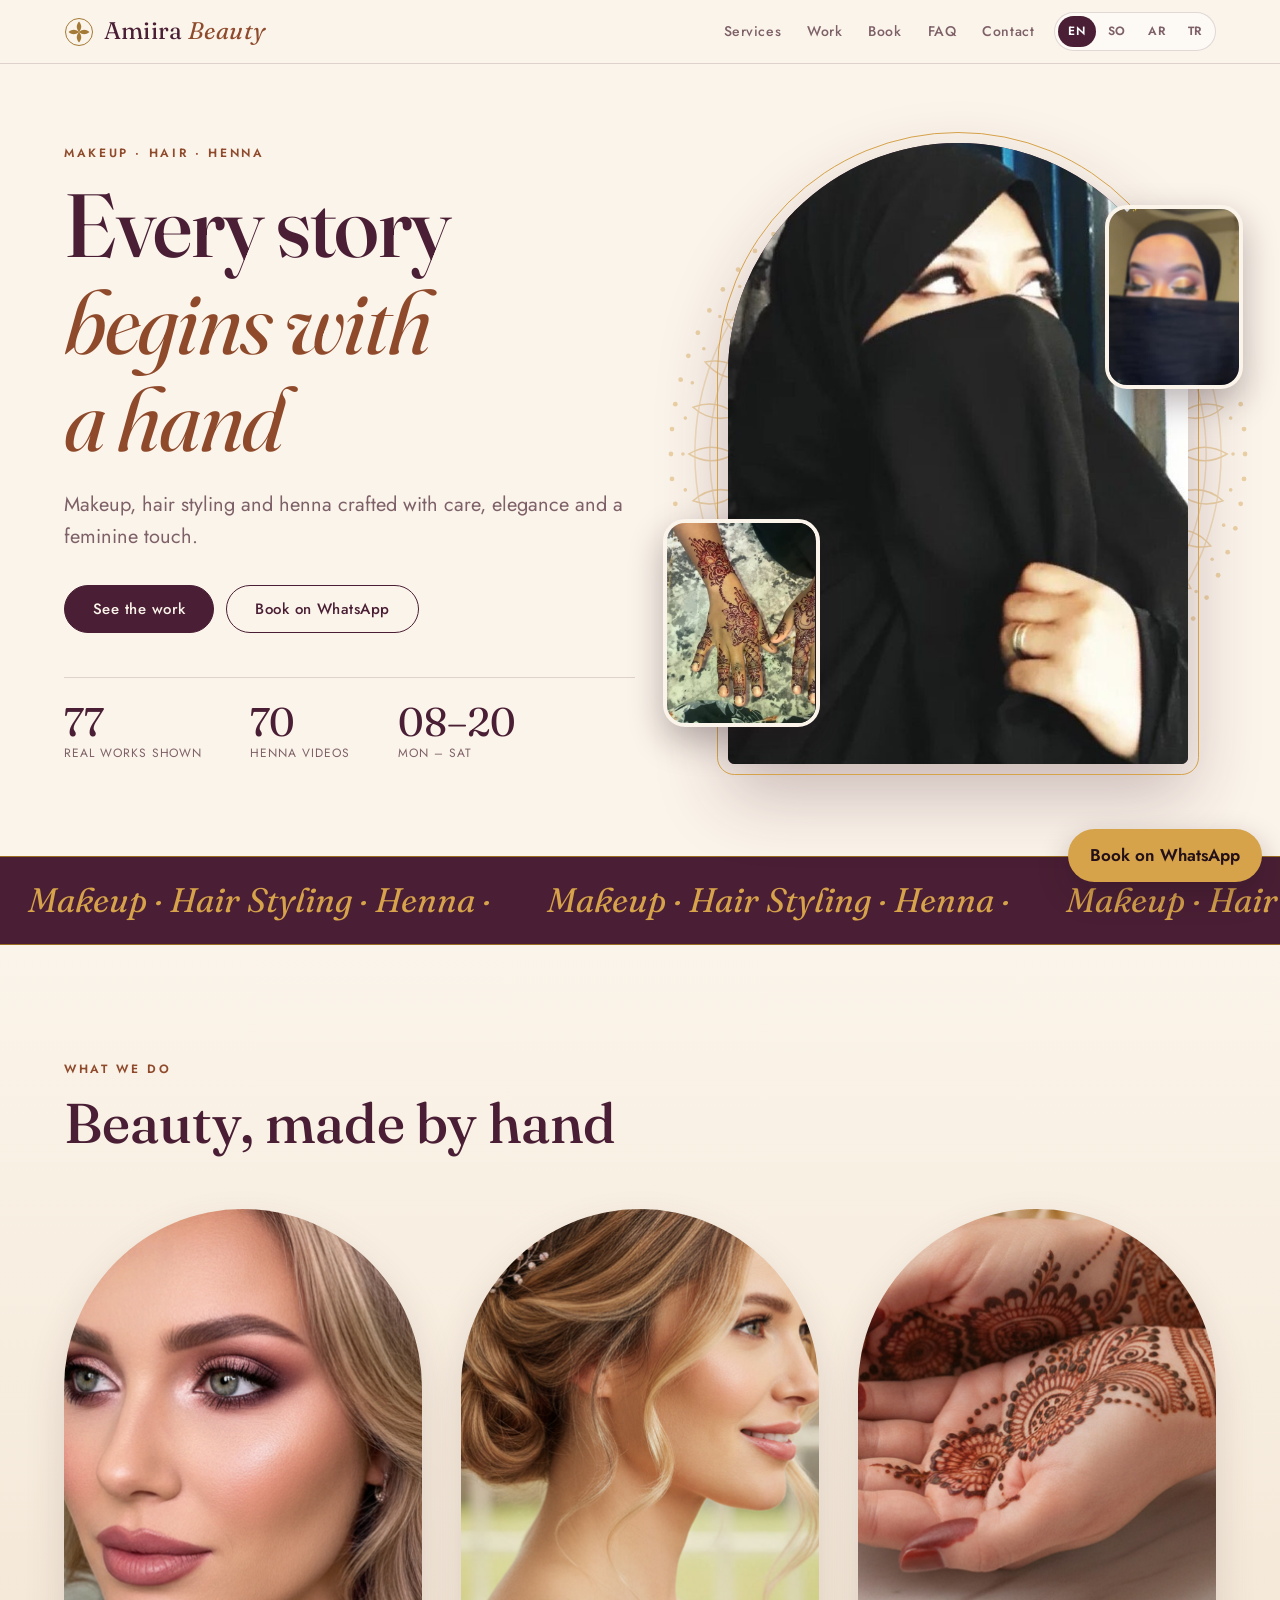
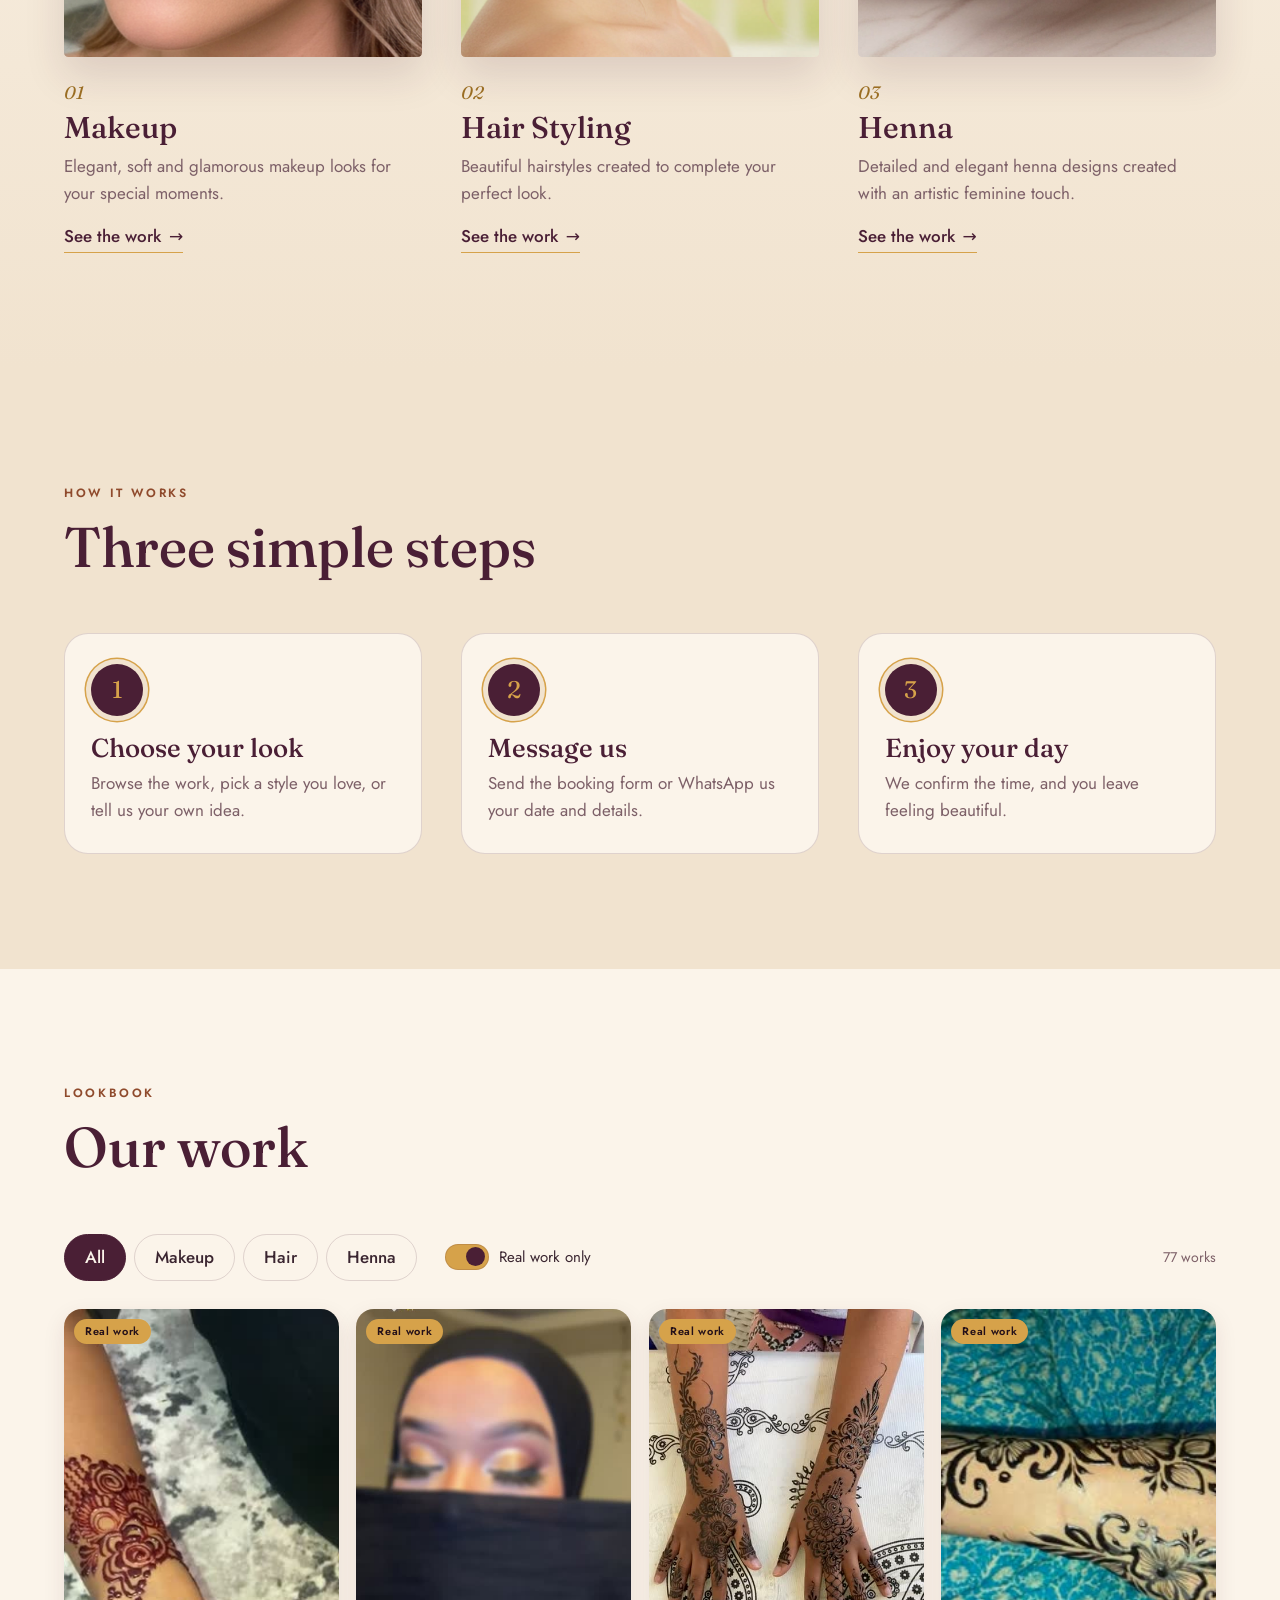
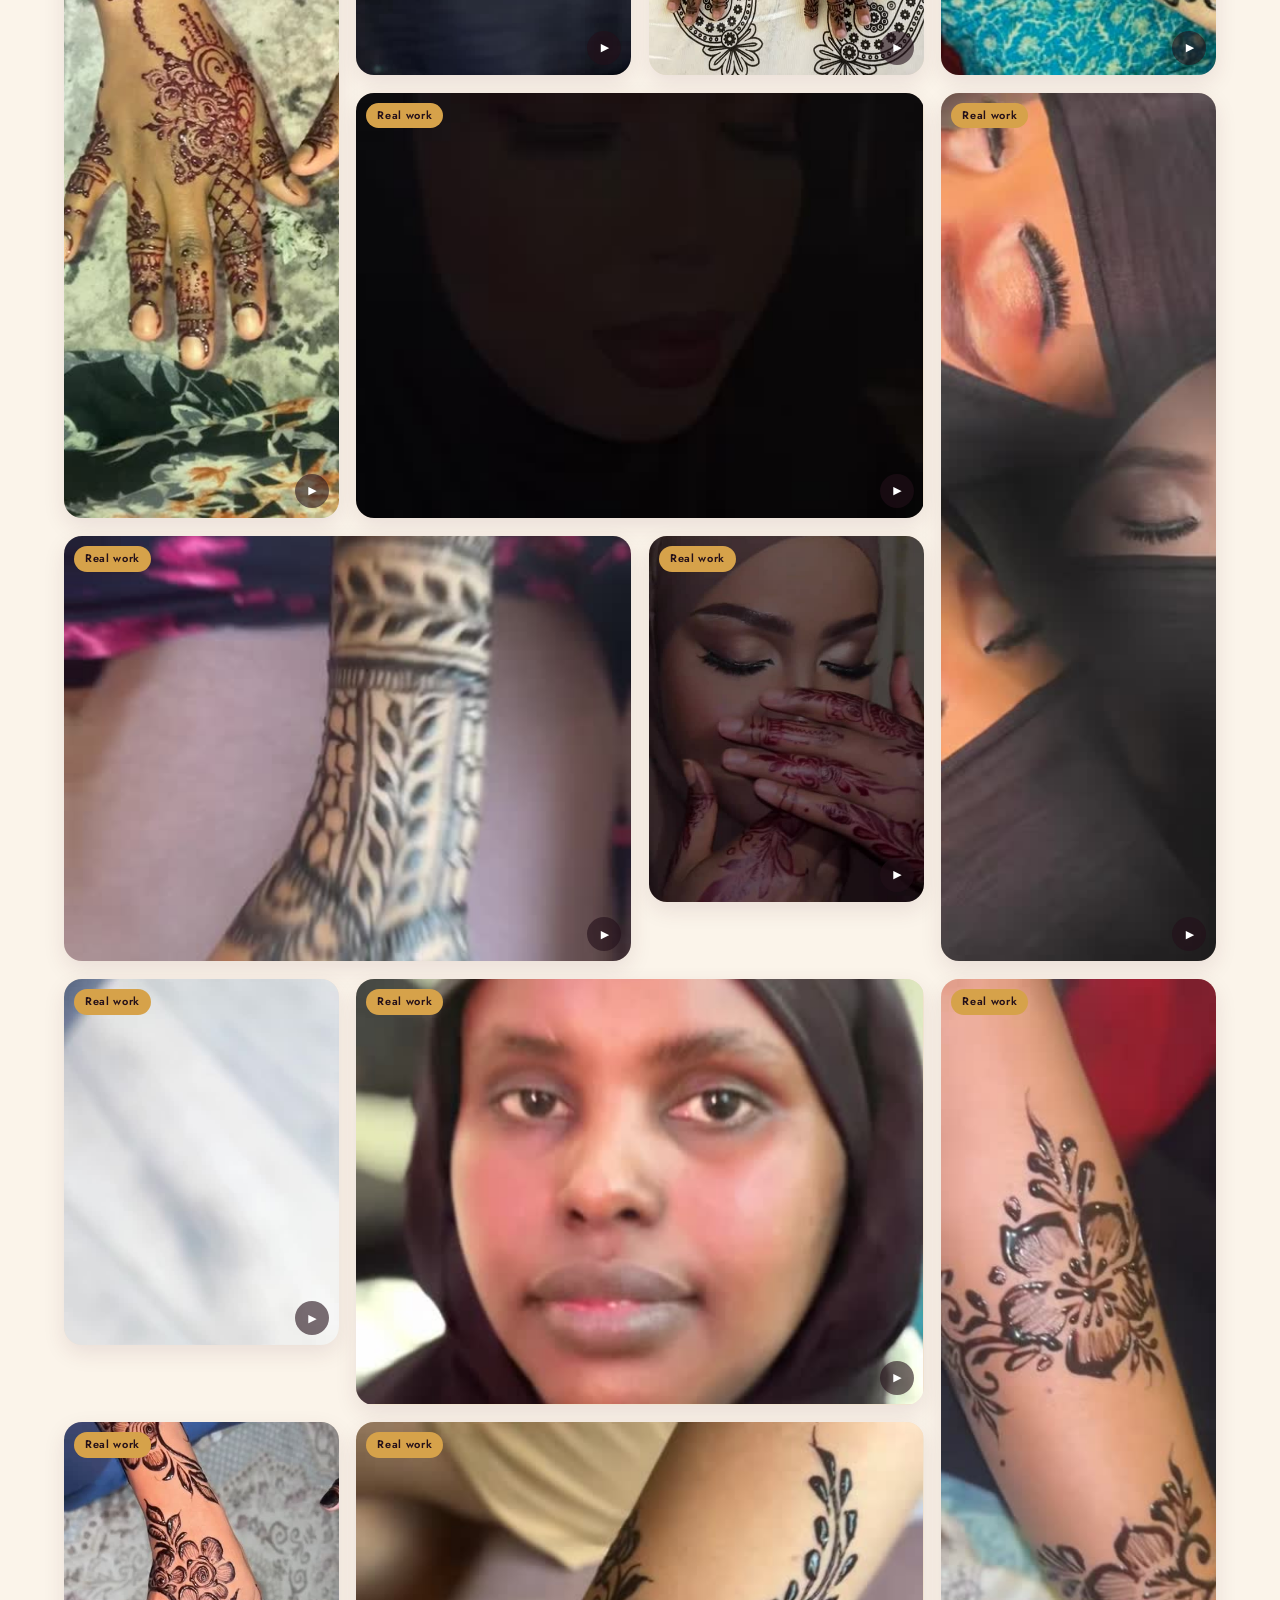
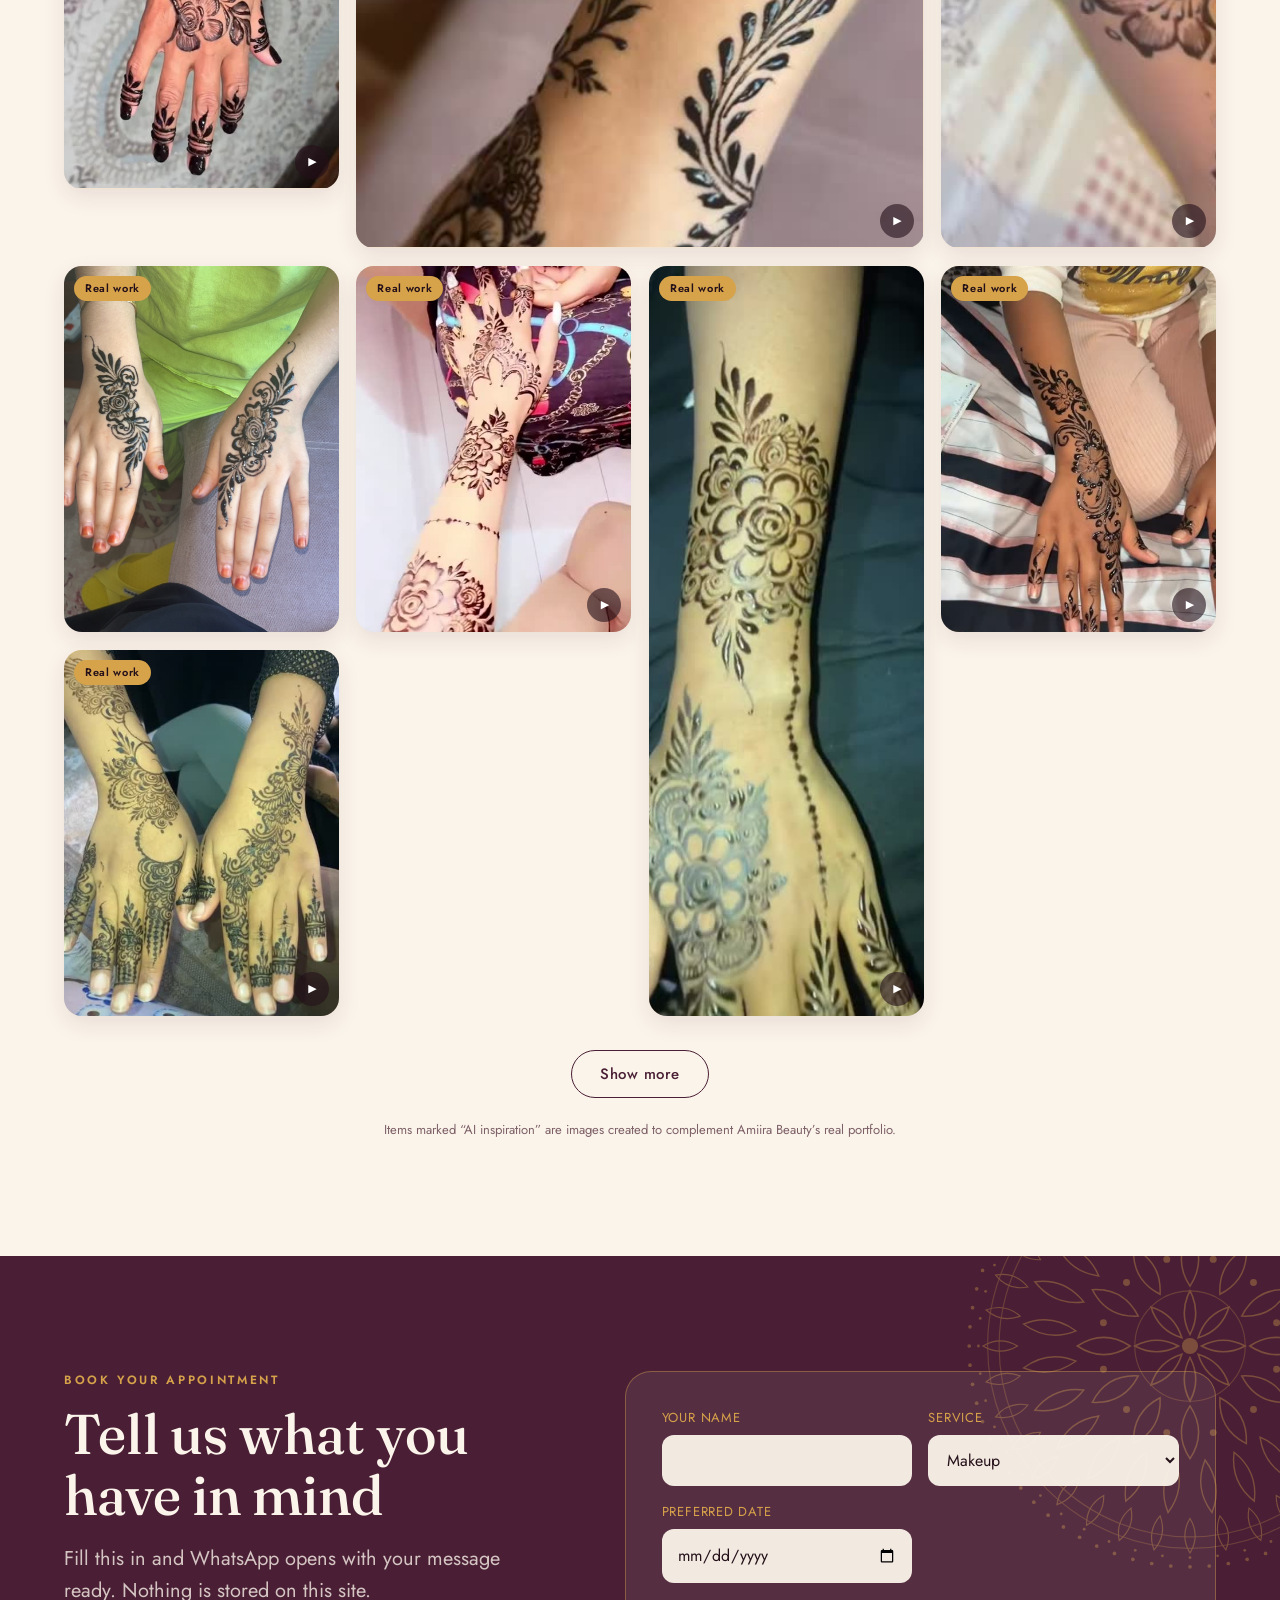
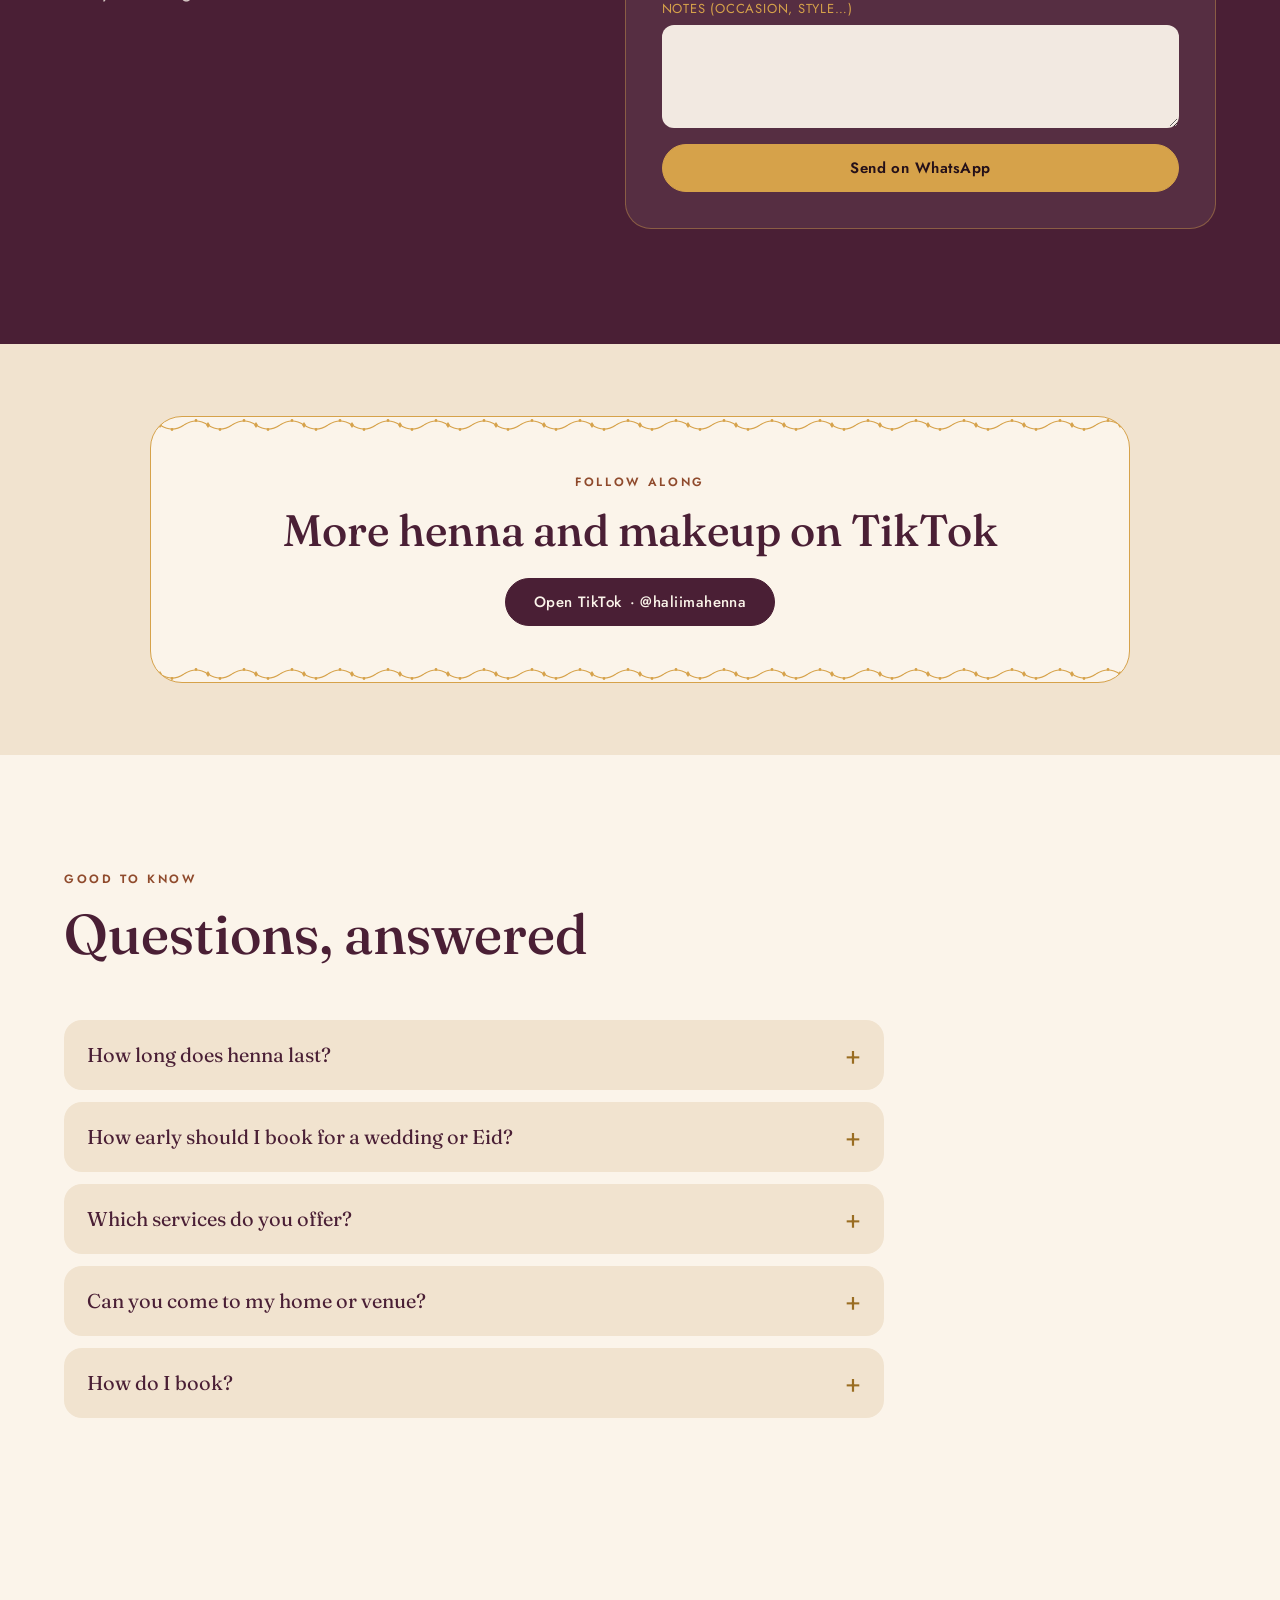
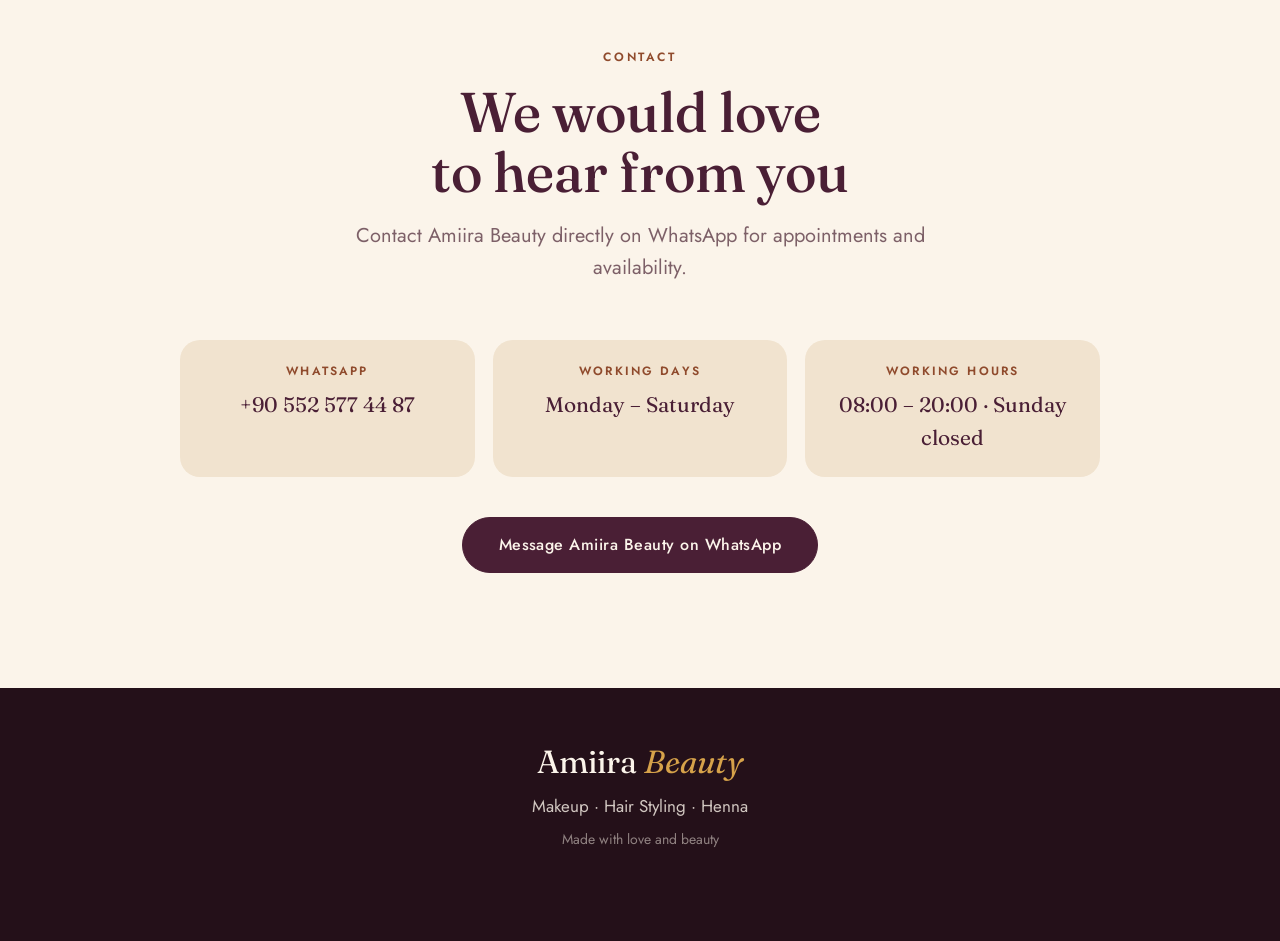
==== commit 3da35531: "Redesign: henna-inspired look, FAQ, how it works, EN/SO/AR/TR Co-Authored-By: Claude Sonnet 5.5 <nor" ====
--- a/index.html
+++ b/index.html
@@ -21,7 +21,7 @@
   <link rel="preconnect" href="https://fonts.googleapis.com" />
   <link rel="preconnect" href="https://fonts.gstatic.com" crossorigin />
   <link href="https://fonts.googleapis.com/css2?family=Fraunces:ital,opsz,wght@0,9..144,400;0,9..144,600;1,9..144,400;1,9..144,500&family=Jost:wght@300;400;500;600&family=Noto+Naskh+Arabic:wght@400;600&display=swap" rel="stylesheet" />
-  <link rel="stylesheet" href="style.css?v=20261015" />
+  <link rel="stylesheet" href="style.css?v=20261015c" />
   <script type="application/ld+json">
   {"@context":"https://schema.org","@type":"BeautySalon","name":"Amiira Beauty","telephone":"+905525774487","openingHours":"Mo-Sa 08:00-20:00","sameAs":["https://www.tiktok.com/@haliimahenna"],"description":"Makeup, hair styling and henna."}
   </script>
@@ -71,8 +71,8 @@
         <figure class="arch">
           <img src="art/hero.jpg" alt="Amiira Beauty" fetchpriority="high" />
         </figure>
-        <video class="bubble b1" muted loop playsinline preload="none" data-asset-video="henna" aria-hidden="true"></video>
-        <video class="bubble b2" muted loop playsinline preload="none" data-asset-video="makeup" aria-hidden="true"></video>
+        <video class="bubble b1" muted loop playsinline preload="metadata" data-asset-video="henna" aria-hidden="true"></video>
+        <video class="bubble b2" muted loop playsinline preload="metadata" data-asset-video="makeup" aria-hidden="true"></video>
       </div>
     </section>
 
@@ -224,9 +224,9 @@
     /* Where the photos/videos live. For the live site, change this to "" (empty) once assets sit next to this file. */
     window.ASSET_BASE = "";
   </script>
-  <script src="portfolio_manifest.js?v=20261015"></script>
-  <script src="i18n.js?v=20261015"></script>
-  <script src="app.js?v=20261015"></script>
-  <script src="reveal.js?v=20261015"></script>
+  <script src="portfolio_manifest.js?v=20261015c"></script>
+  <script src="i18n.js?v=20261015c"></script>
+  <script src="app.js?v=20261015c"></script>
+  <script src="reveal.js?v=20261015c"></script>
 </body>
 </html>
